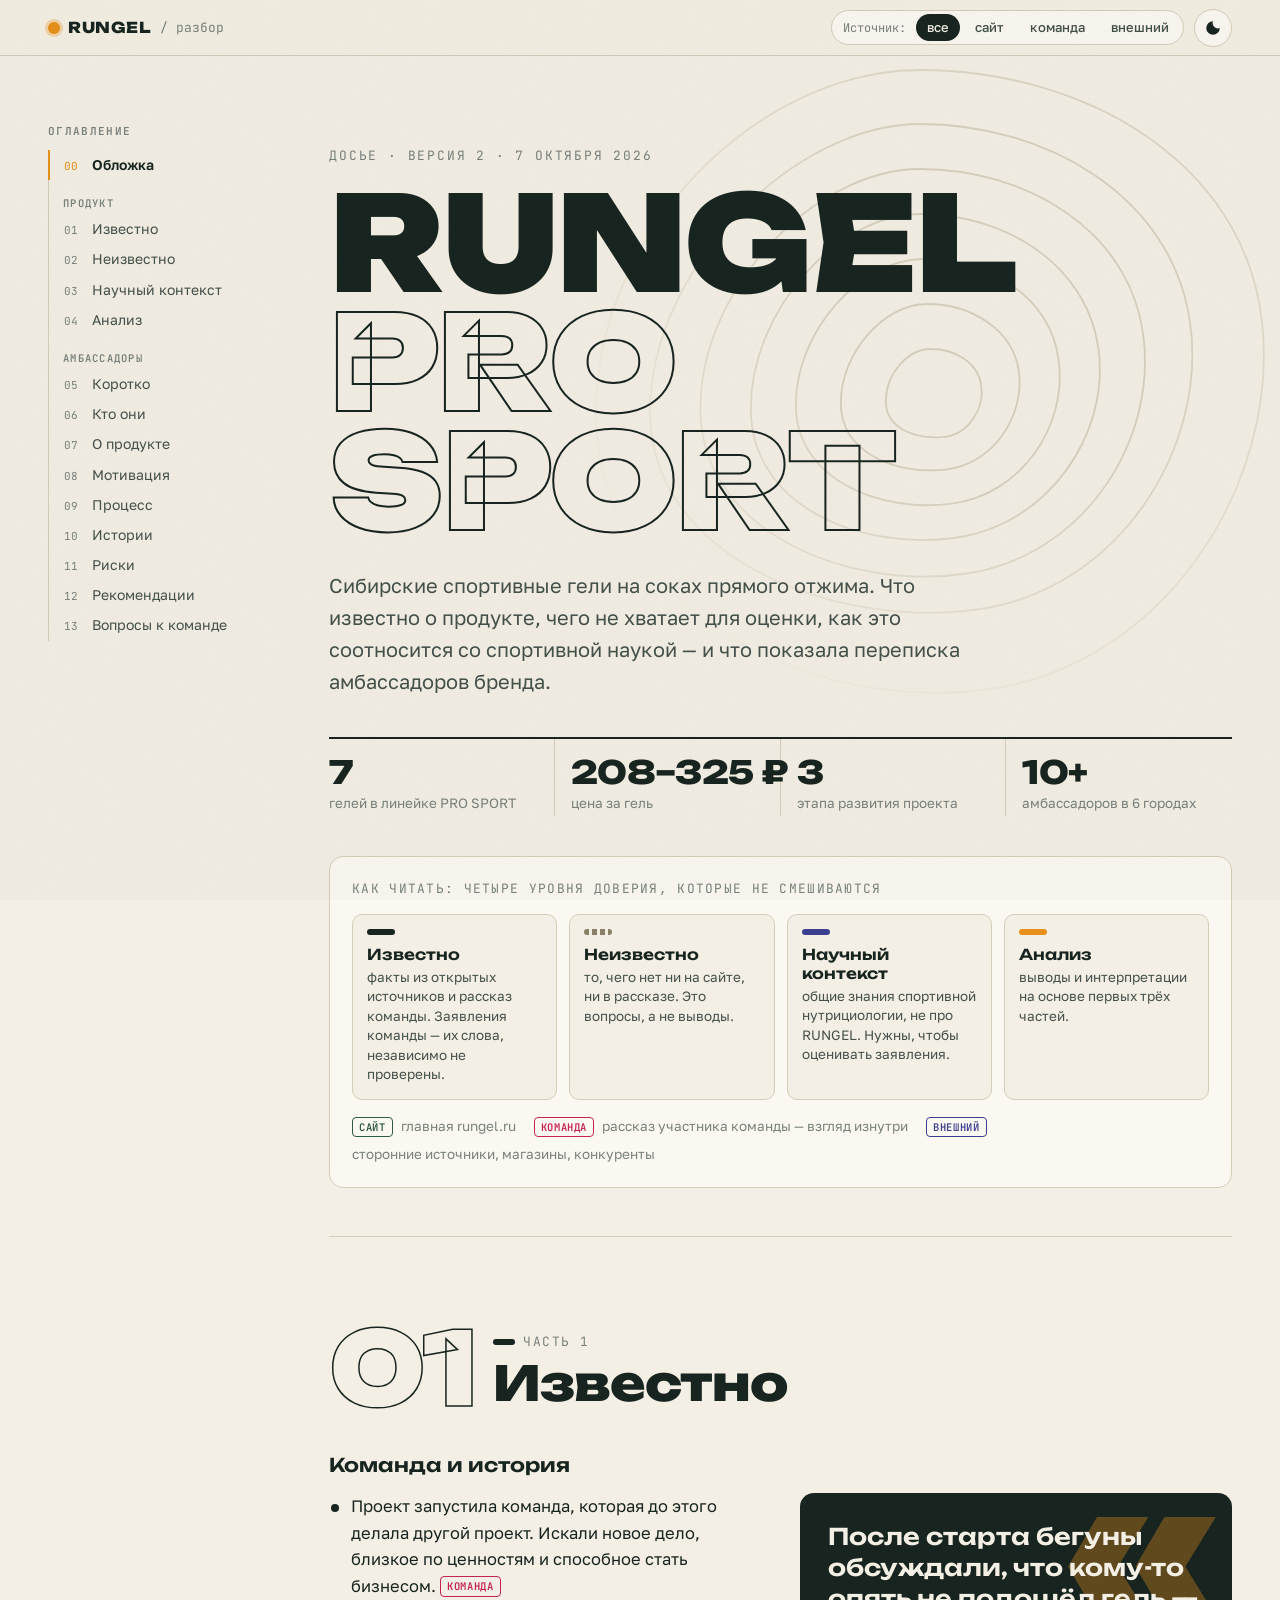
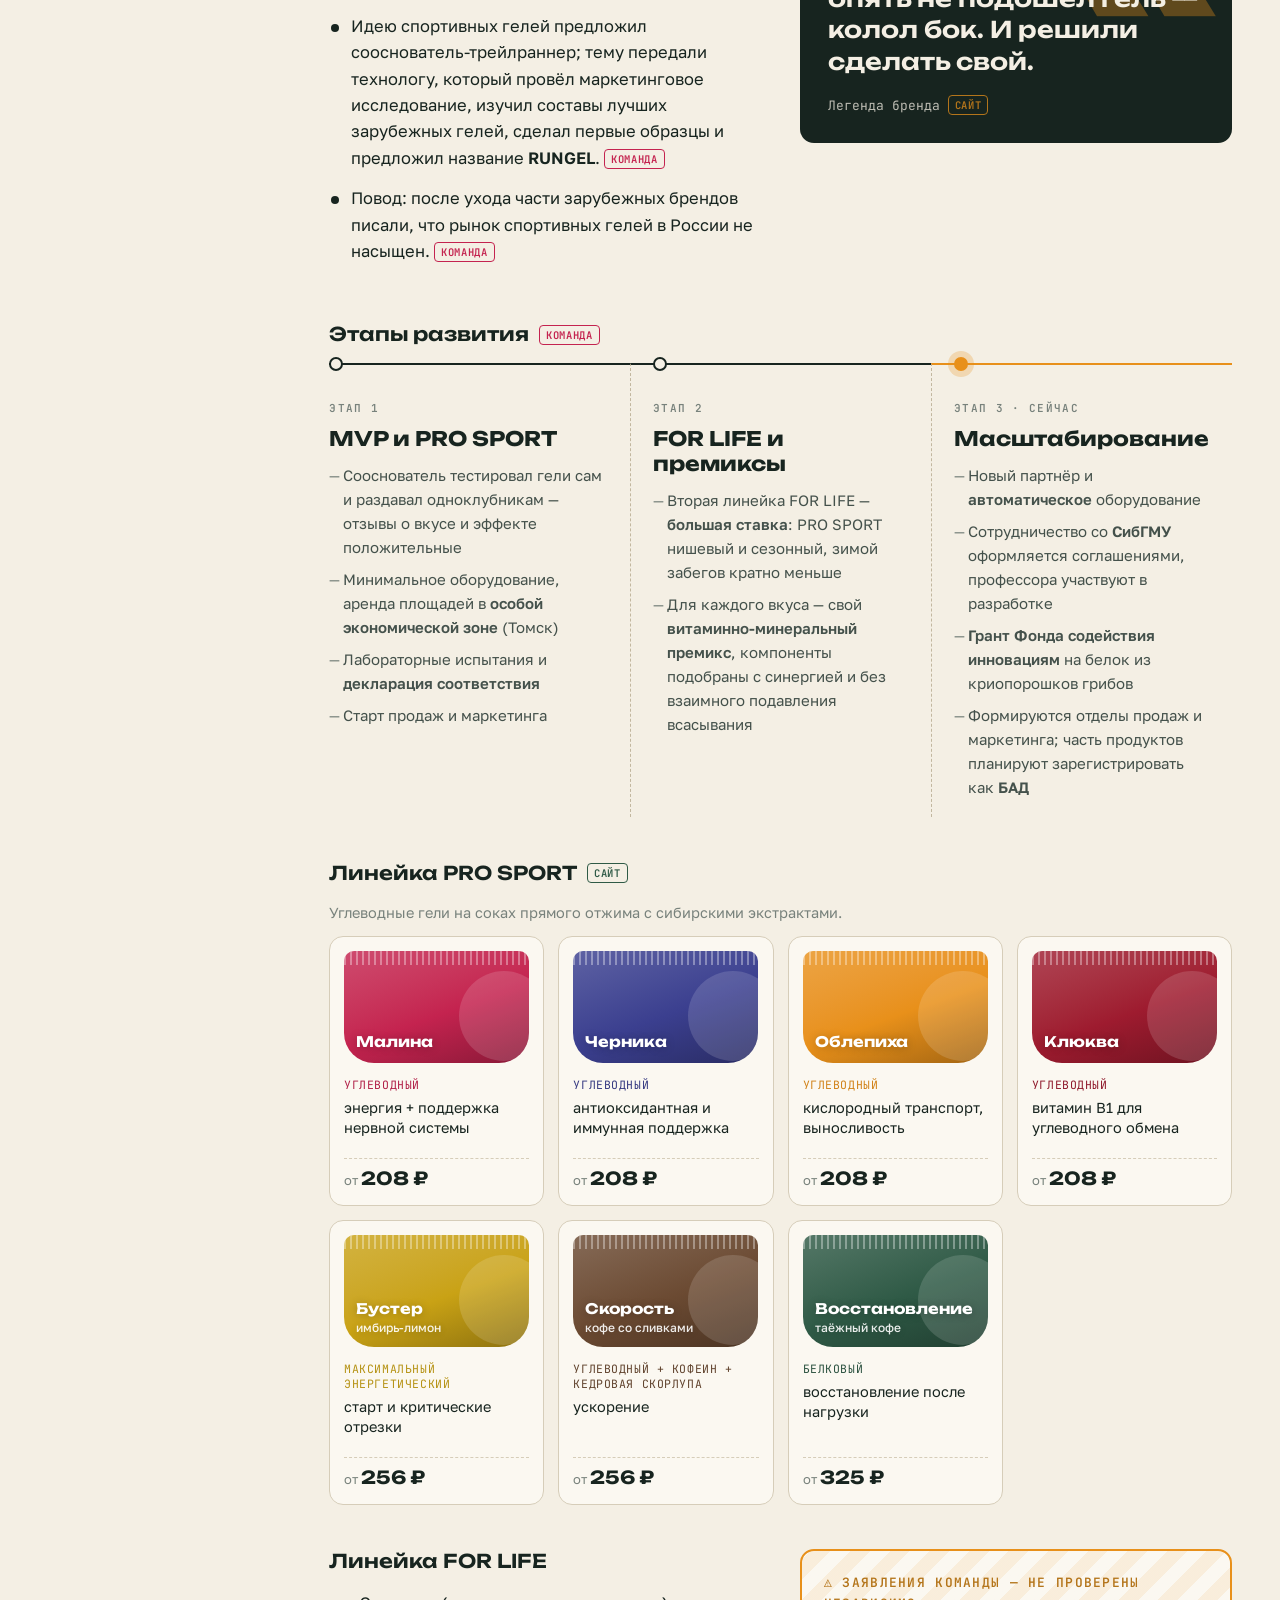
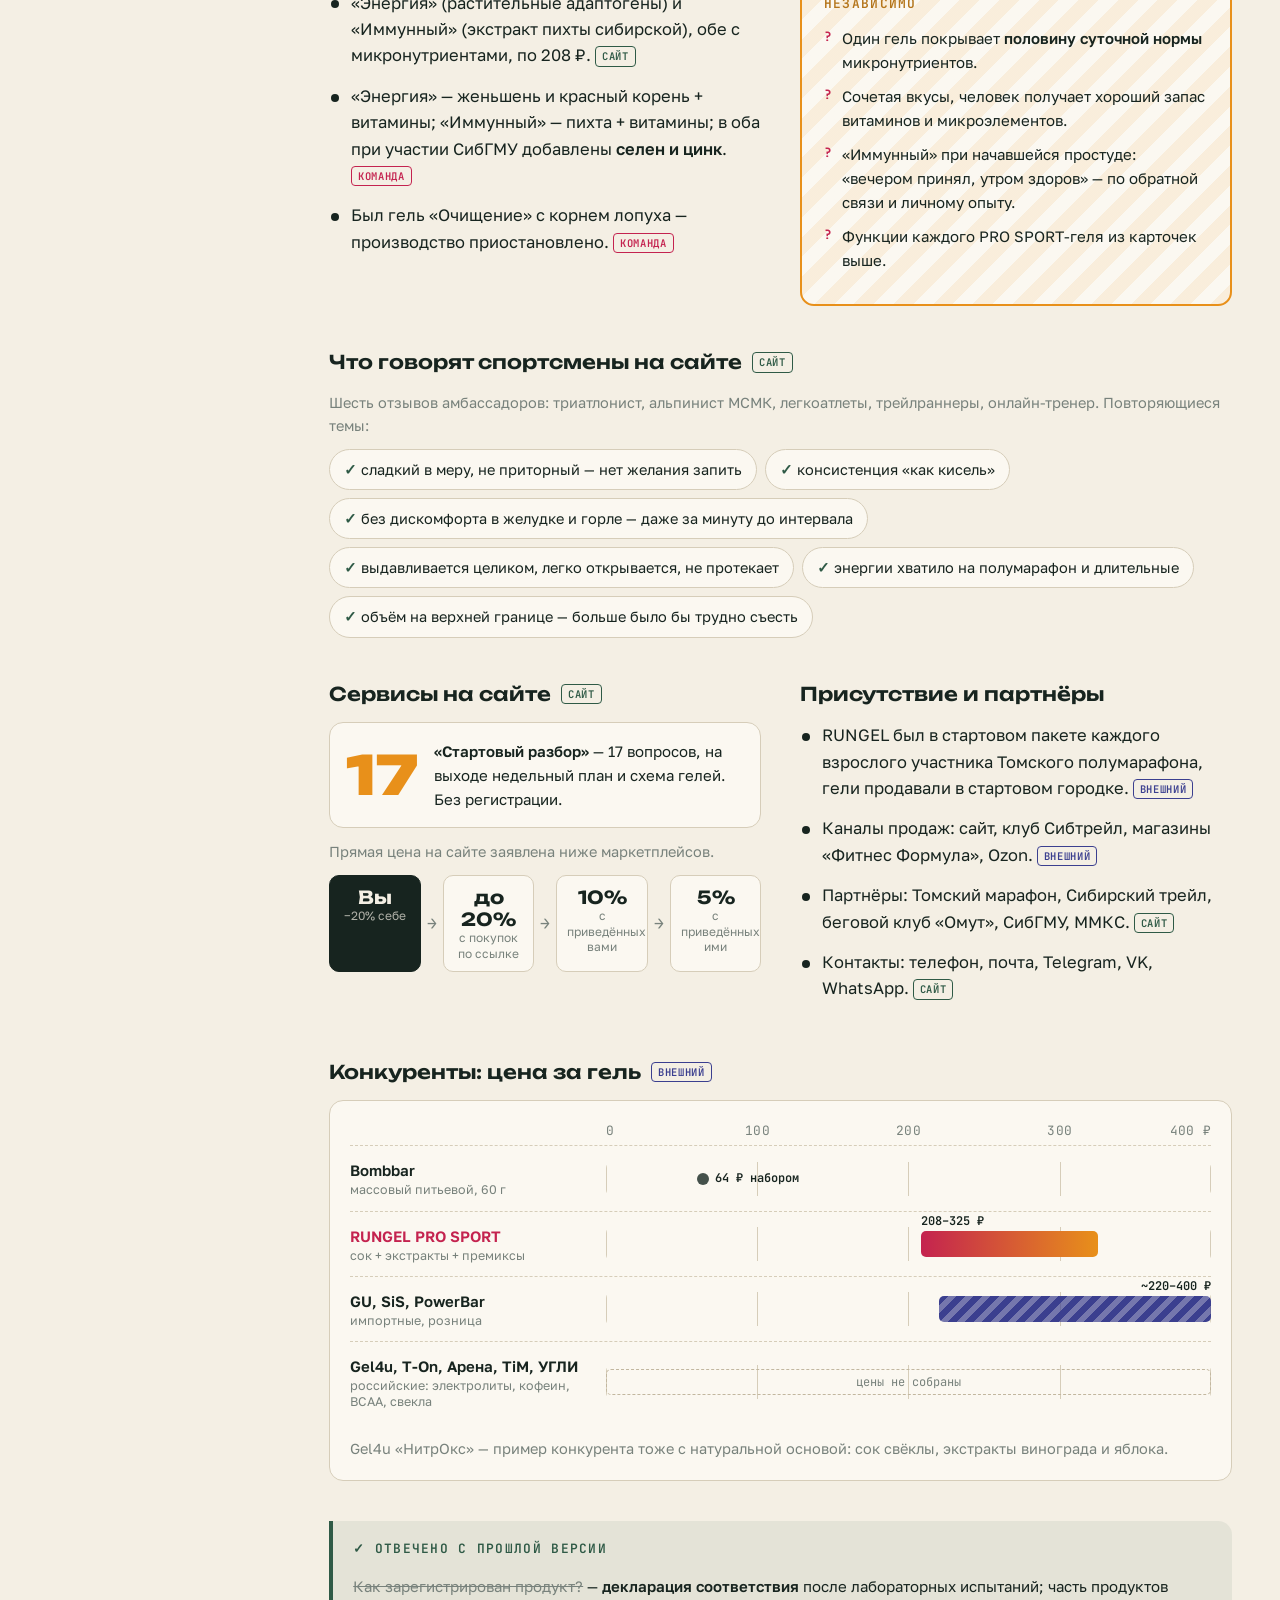
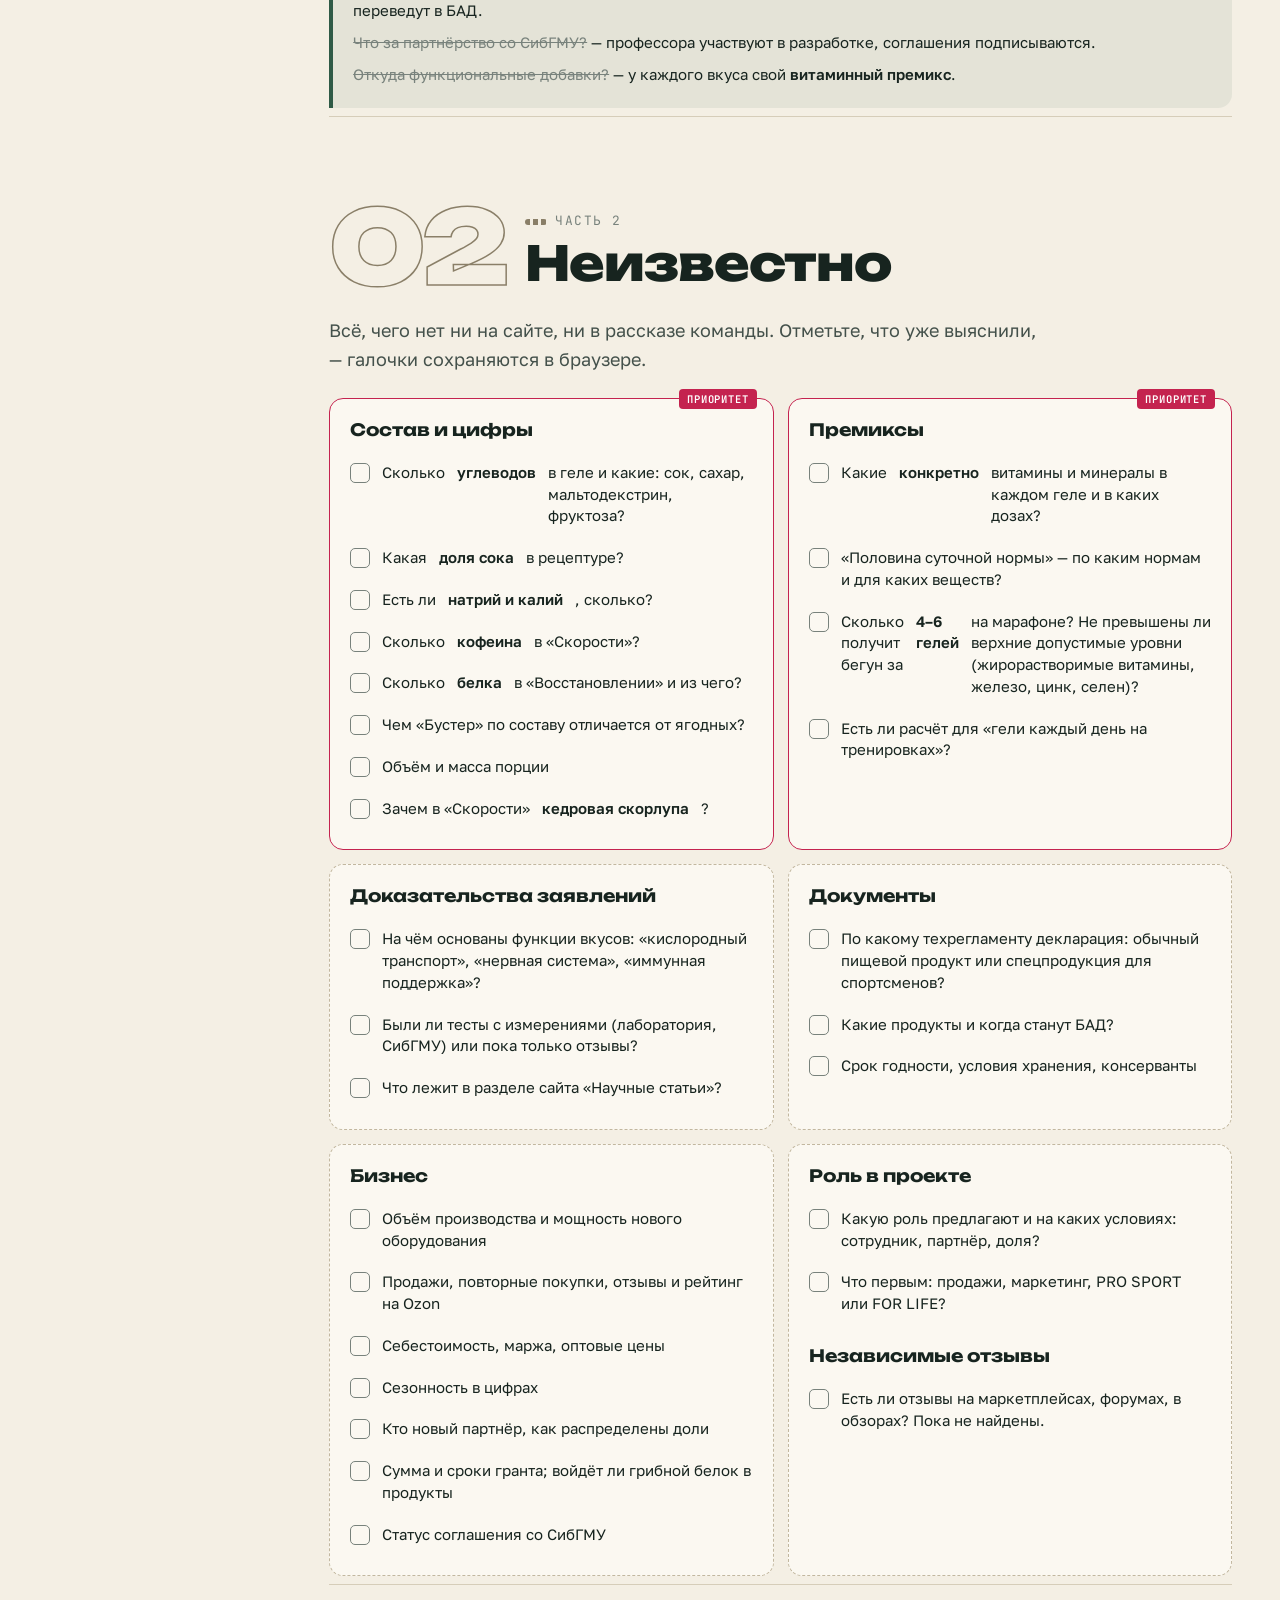
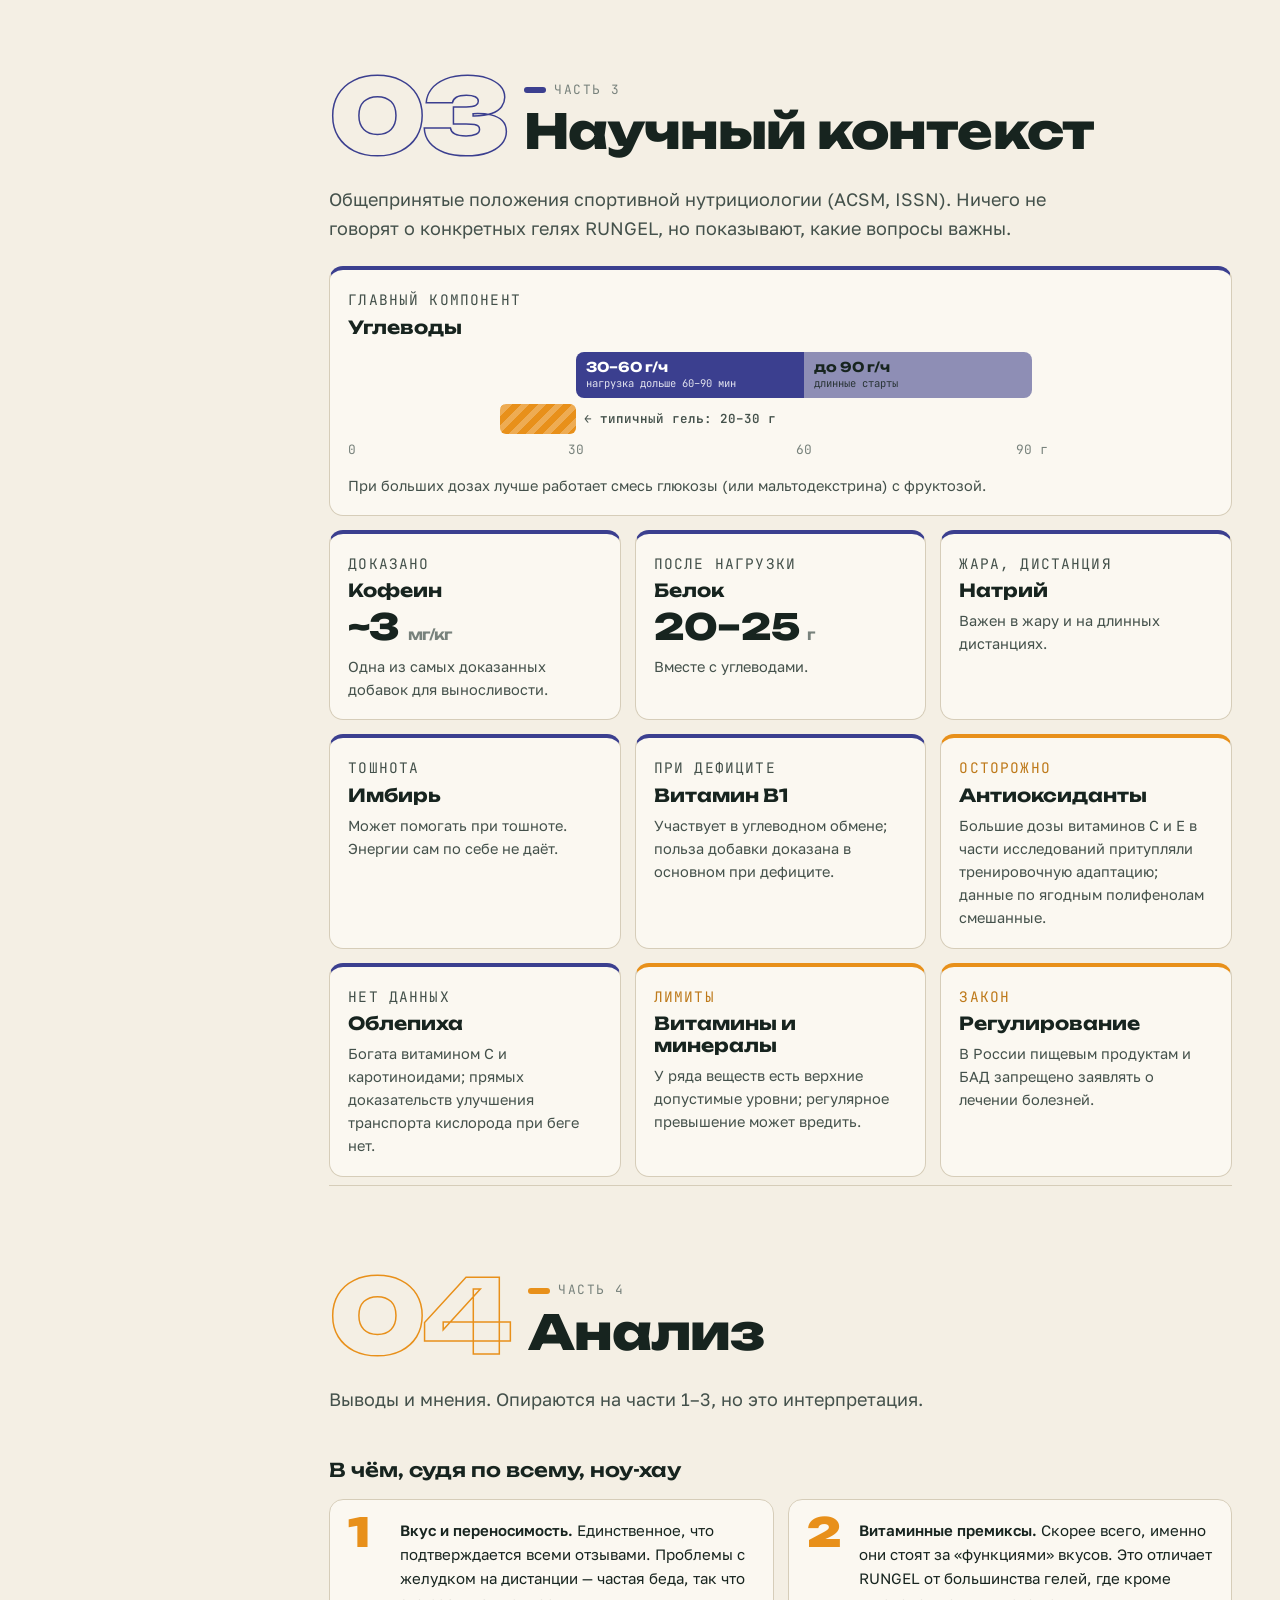
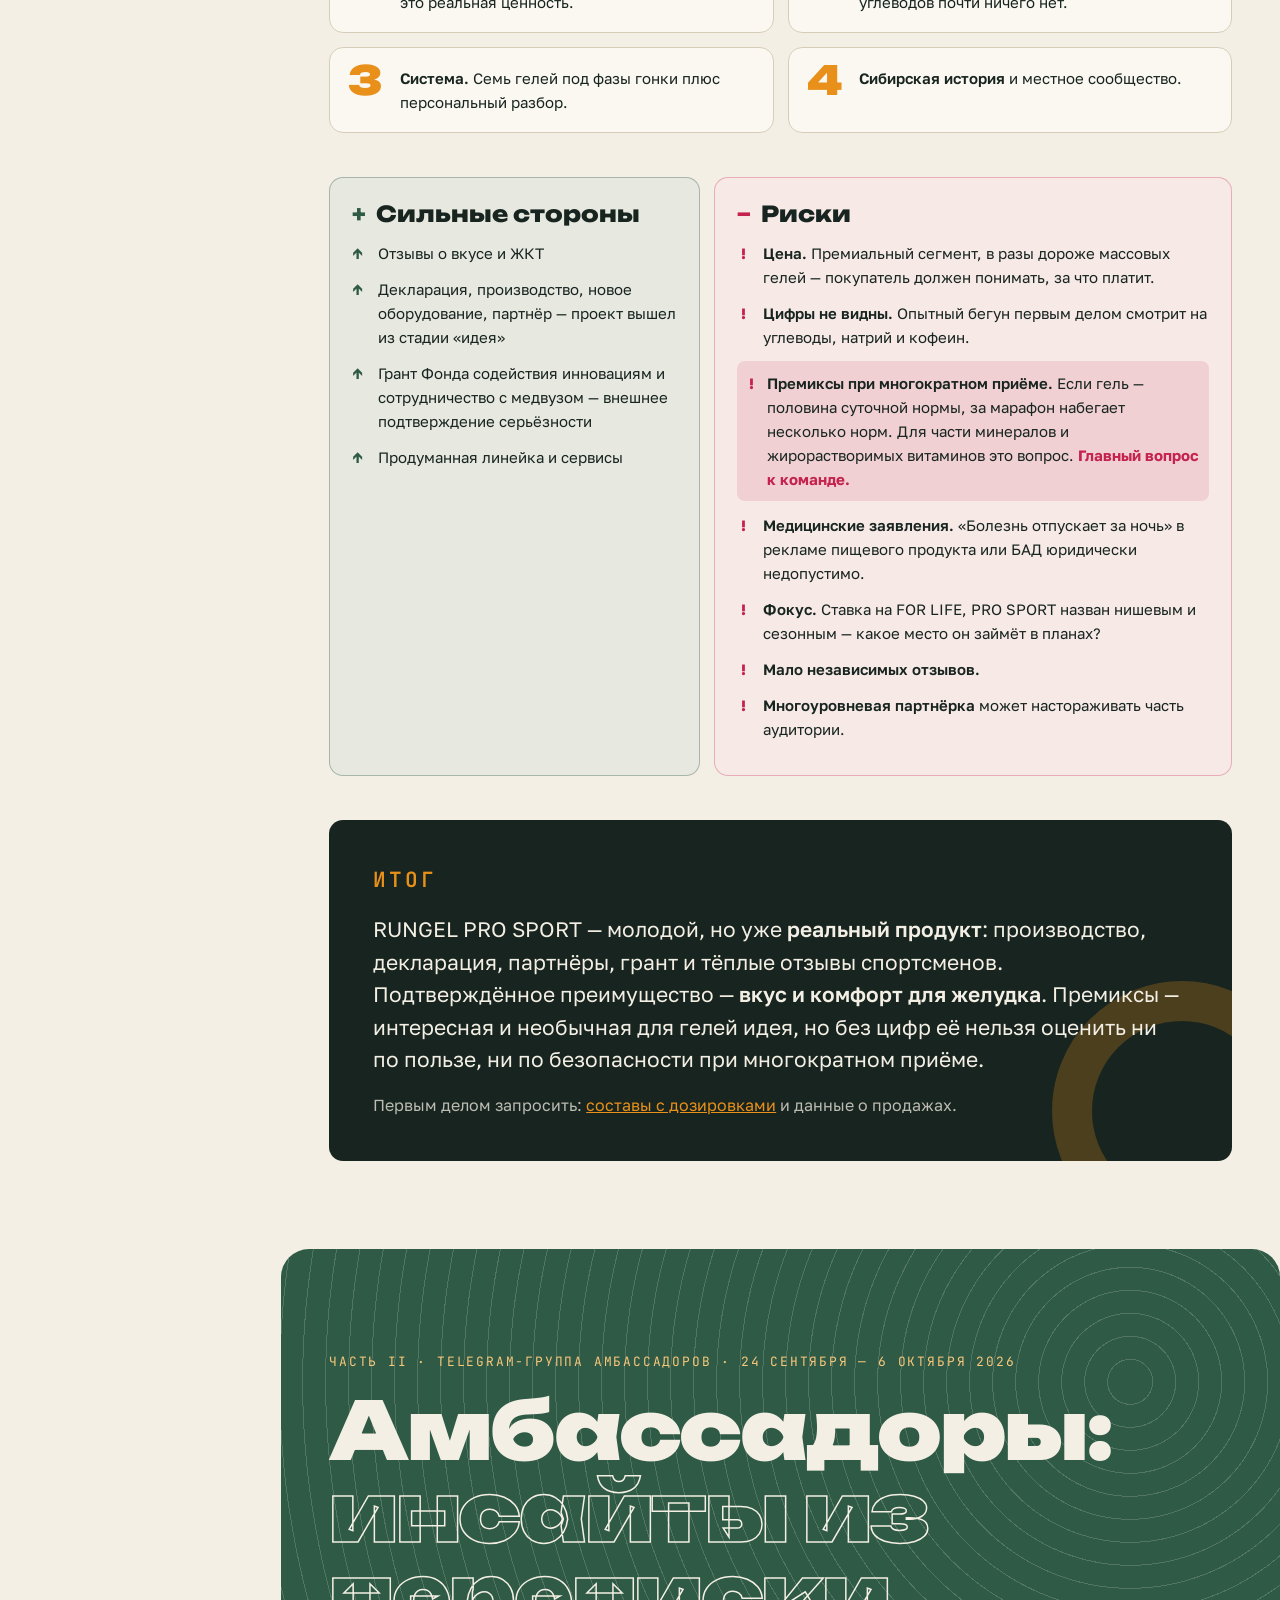
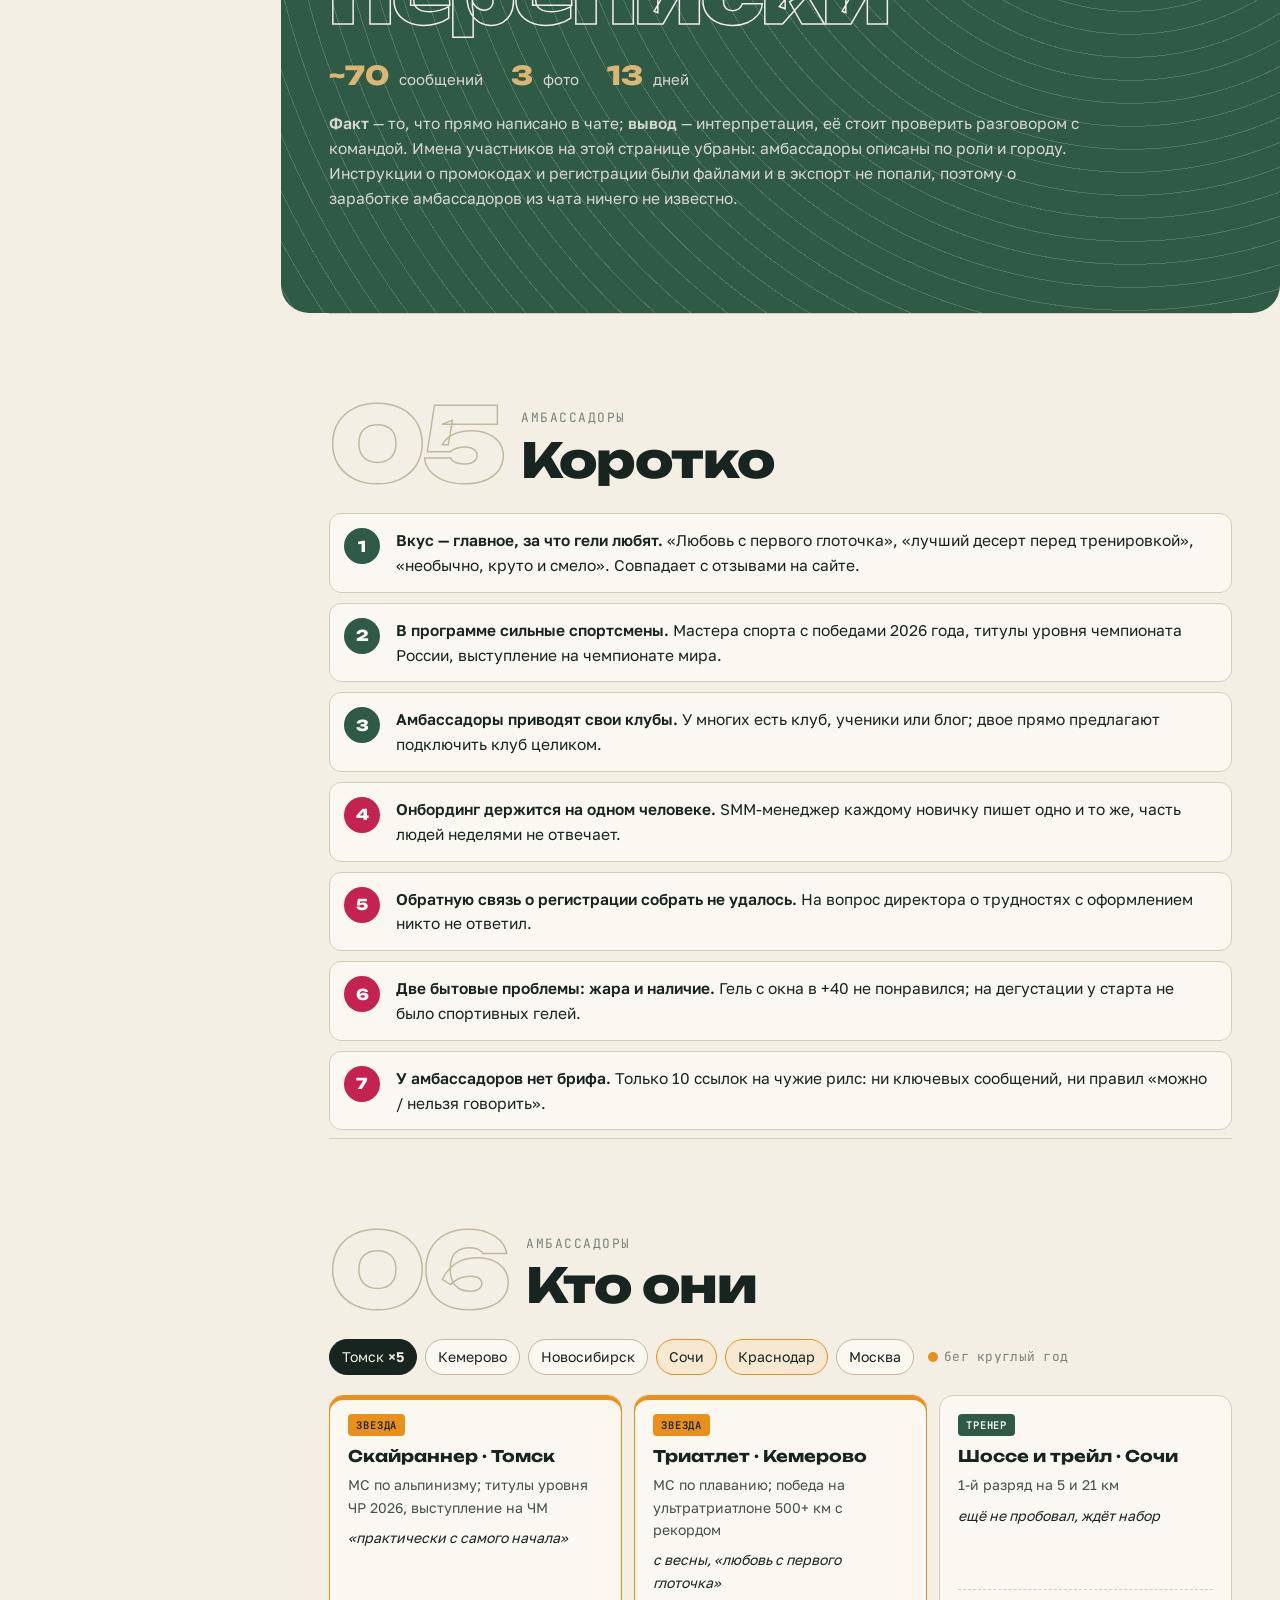
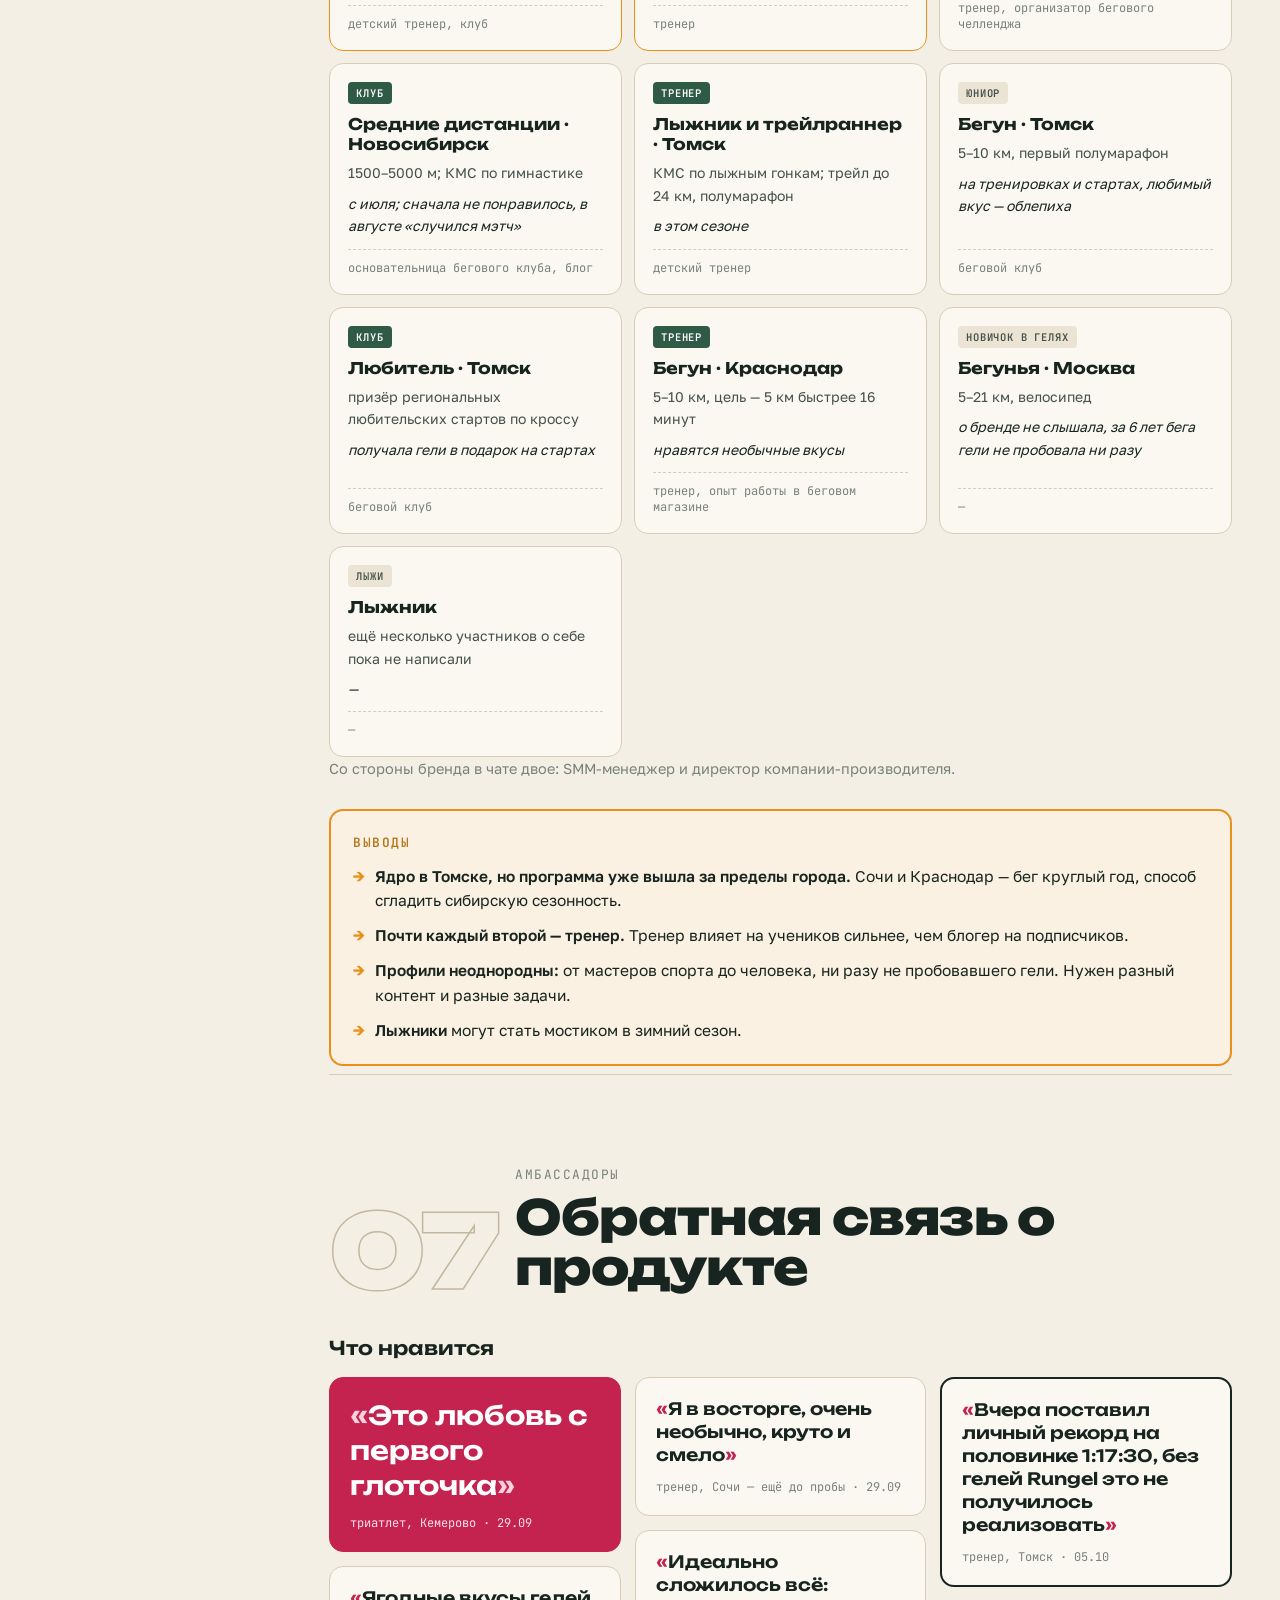
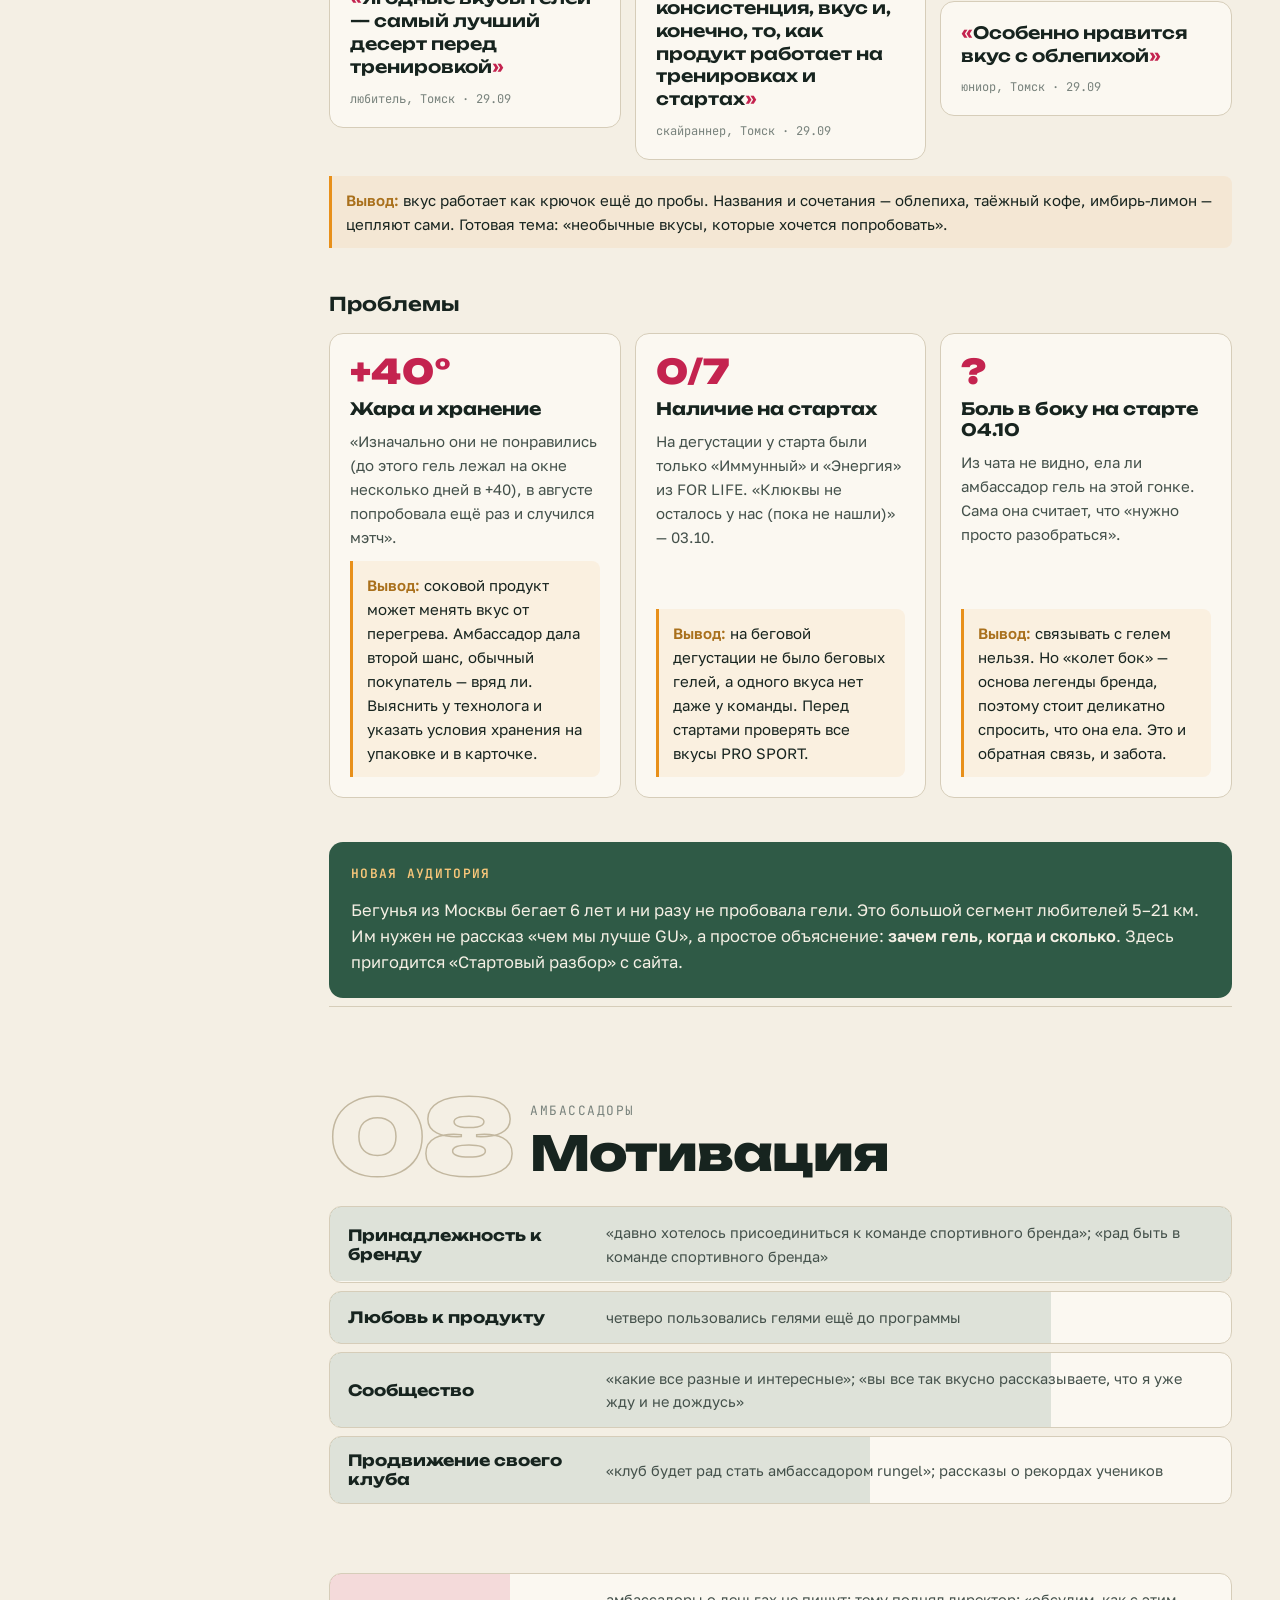
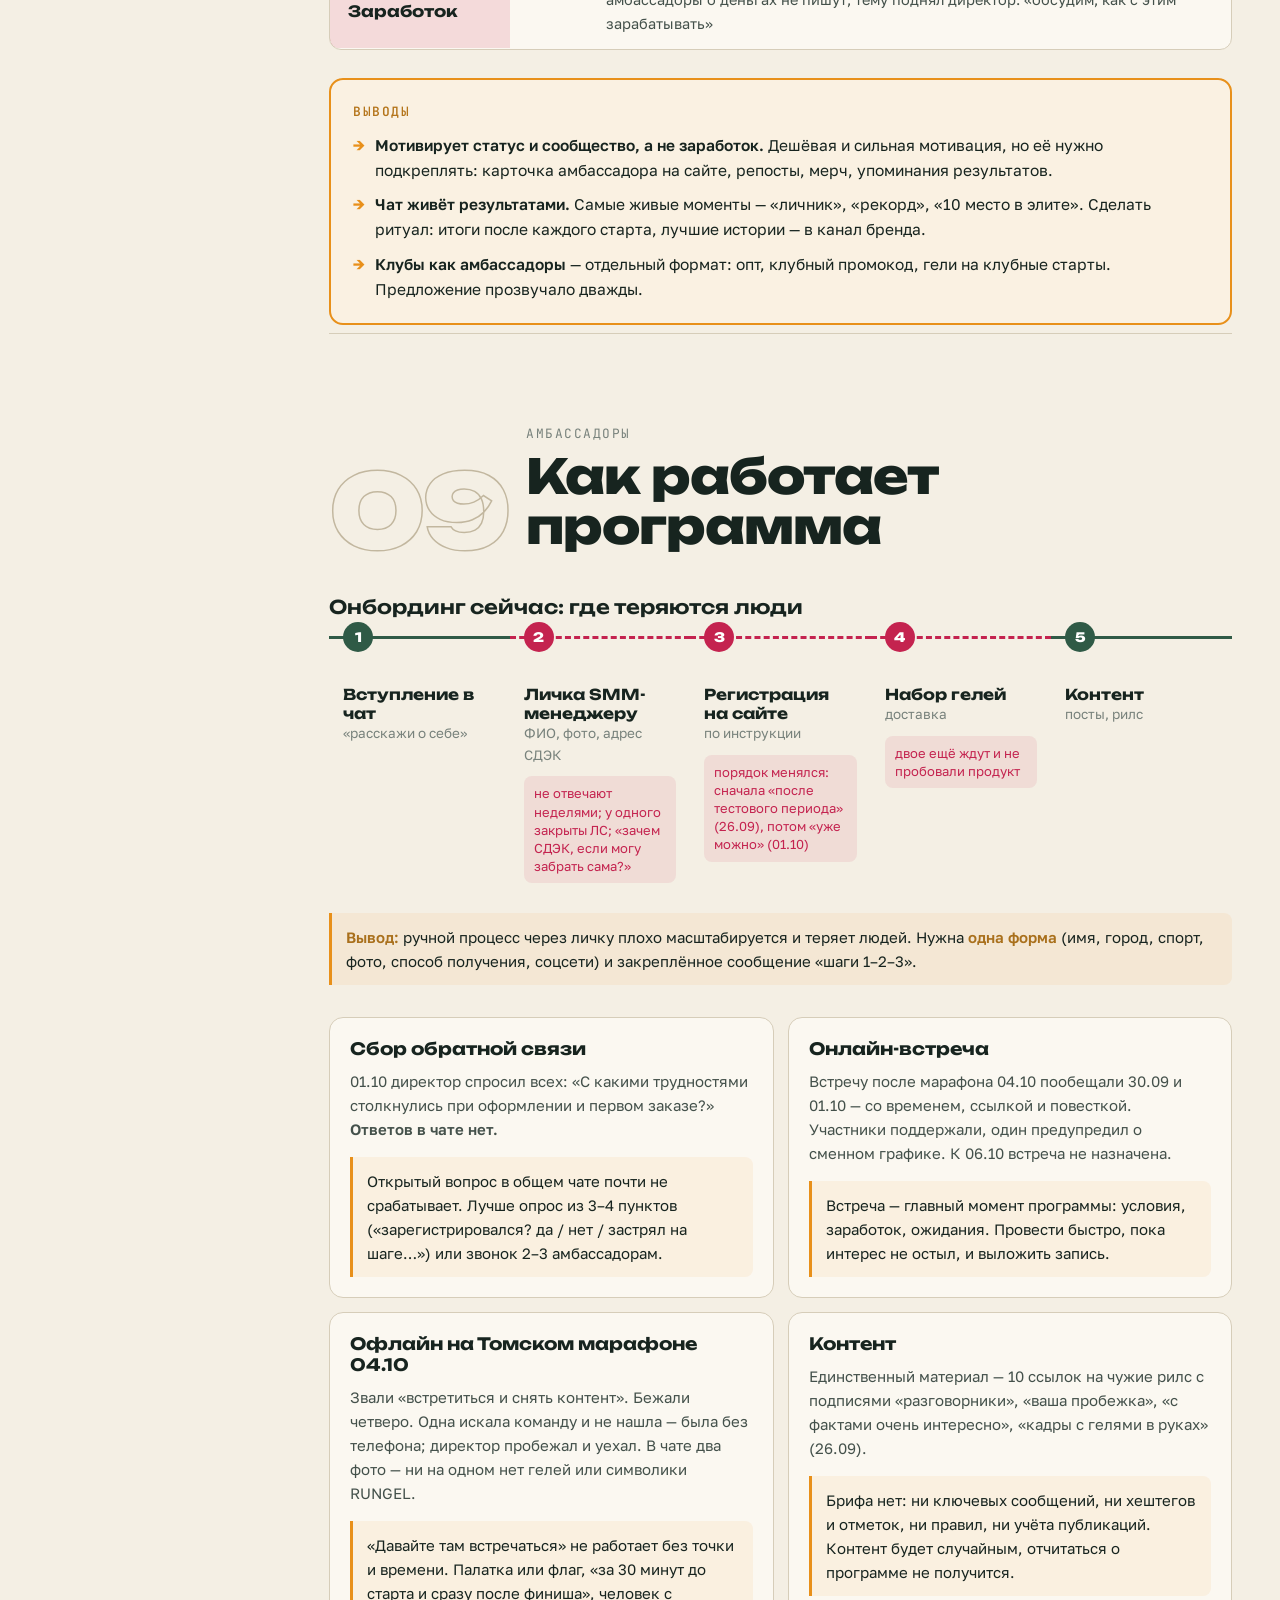
==== index.html @ bffc581e "Добавить страницу с разбором RUNGEL PRO SPORT Одностраничный сайт для GitHub Pages: продукт, неизвес" ====
<!doctype html>
<html lang="ru">
<head>
  <meta charset="utf-8">
  <meta name="viewport" content="width=device-width, initial-scale=1">
  <meta name="robots" content="noindex, nofollow">
  <title>RUNGEL PRO SPORT — разбор</title>
  <meta name="description" content="Разбор продукта RUNGEL PRO SPORT и программы амбассадоров: что известно, что неизвестно, научный контекст и выводы.">
  <link rel="preconnect" href="https://fonts.googleapis.com">
  <link rel="preconnect" href="https://fonts.gstatic.com" crossorigin>
  <link href="https://fonts.googleapis.com/css2?family=Unbounded:wght@400;600;800;900&family=Golos+Text:wght@400;500;600;700&family=JetBrains+Mono:wght@400;600&display=swap" rel="stylesheet">
  <link rel="stylesheet" href="assets/styles.css">
  <link rel="icon" href="data:image/svg+xml,%3Csvg xmlns='http://www.w3.org/2000/svg' viewBox='0 0 64 64'%3E%3Ccircle cx='32' cy='32' r='30' fill='%23E8901A'/%3E%3Cpath d='M20 44 L32 16 L44 44' fill='none' stroke='%2317241F' stroke-width='6' stroke-linejoin='round'/%3E%3C/svg%3E">
  <script>
    try { var t = localStorage.getItem('rg-theme'); if (t) document.documentElement.dataset.theme = t; } catch (e) {}
  </script>
</head>
<body>
  <div class="progress" aria-hidden="true"><span></span></div>

  <header class="topbar">
    <a class="brand" href="#top"><span class="brand-dot"></span>RUNGEL<span class="brand-sub">/ разбор</span></a>
    <div class="topbar-tools">
      <div class="filter" role="group" aria-label="Подсветить источник">
        <span class="filter-label">Источник:</span>
        <button data-filter="all" class="is-active">все</button>
        <button data-filter="site">сайт</button>
        <button data-filter="team">команда</button>
        <button data-filter="ext">внешний</button>
      </div>
      <button class="theme-toggle" aria-label="Сменить тему" title="Сменить тему">
        <svg viewBox="0 0 24 24" width="18" height="18" aria-hidden="true"><path d="M12 3a9 9 0 1 0 9 9 7 7 0 0 1-9-9z" fill="currentColor"/></svg>
      </button>
      <button class="menu-toggle" aria-label="Оглавление" aria-expanded="false">
        <span></span><span></span><span></span>
      </button>
    </div>
  </header>

  <div class="layout">
    <nav class="toc" aria-label="Оглавление">
      <p class="toc-title">Оглавление</p>
      <ol>
        <li><a href="#top"><b>00</b>Обложка</a></li>
        <li class="toc-group">Продукт</li>
        <li><a href="#known"><b>01</b>Известно</a></li>
        <li><a href="#unknown"><b>02</b>Неизвестно</a></li>
        <li><a href="#science"><b>03</b>Научный контекст</a></li>
        <li><a href="#analysis"><b>04</b>Анализ</a></li>
        <li class="toc-group">Амбассадоры</li>
        <li><a href="#amb-brief"><b>05</b>Коротко</a></li>
        <li><a href="#amb-people"><b>06</b>Кто они</a></li>
        <li><a href="#amb-feedback"><b>07</b>О продукте</a></li>
        <li><a href="#amb-motivation"><b>08</b>Мотивация</a></li>
        <li><a href="#amb-process"><b>09</b>Процесс</a></li>
        <li><a href="#amb-stories"><b>10</b>Истории</a></li>
        <li><a href="#amb-risks"><b>11</b>Риски</a></li>
        <li><a href="#amb-recs"><b>12</b>Рекомендации</a></li>
        <li><a href="#questions"><b>13</b>Вопросы к команде</a></li>
      </ol>
    </nav>

    <main id="top">
      <!-- ============ HERO ============ -->
      <section class="hero">
        <div class="hero-contours" aria-hidden="true"></div>
        <p class="eyebrow mono">Досье · версия 2 · 7 октября 2026</p>
        <h1 class="hero-title">
          <span class="ht-line">RUNGEL</span>
          <span class="ht-line ht-outline">PRO SPORT</span>
        </h1>
        <p class="hero-lead">Сибирские спортивные гели на соках прямого отжима. Что известно о продукте, чего не хватает для оценки, как это соотносится со спортивной наукой — и что показала переписка амбассадоров бренда.</p>

        <div class="hero-stats">
          <div class="stat"><b>7</b><span>гелей в линейке PRO SPORT</span></div>
          <div class="stat"><b>208–325&nbsp;₽</b><span>цена за гель</span></div>
          <div class="stat"><b>3</b><span>этапа развития проекта</span></div>
          <div class="stat"><b>10+</b><span>амбассадоров в 6 городах</span></div>
        </div>

        <div class="legend">
          <p class="legend-title mono">Как читать: четыре уровня доверия, которые не смешиваются</p>
          <div class="legend-grid">
            <a href="#known" class="lg lg-known"><i></i><b>Известно</b><span>факты из открытых источников и рассказ команды. Заявления команды — их слова, независимо не проверены.</span></a>
            <a href="#unknown" class="lg lg-unknown"><i></i><b>Неизвестно</b><span>то, чего нет ни на сайте, ни в рассказе. Это вопросы, а не выводы.</span></a>
            <a href="#science" class="lg lg-science"><i></i><b>Научный контекст</b><span>общие знания спортивной нутрициологии, не про RUNGEL. Нужны, чтобы оценивать заявления.</span></a>
            <a href="#analysis" class="lg lg-analysis"><i></i><b>Анализ</b><span>выводы и интерпретации на основе первых трёх частей.</span></a>
          </div>
          <div class="sources">
            <span class="src src-site">Сайт</span> главная rungel.ru
            <span class="src src-team">Команда</span> рассказ участника команды — взгляд изнутри
            <span class="src src-ext">Внешний</span> сторонние источники, магазины, конкуренты
          </div>
        </div>
      </section>

      <!-- ============ 01 KNOWN ============ -->
      <section id="known" class="part part-known">
        <header class="part-head">
          <span class="part-num">01</span>
          <div>
            <p class="part-kicker mono"><i class="mk mk-known"></i>Часть 1</p>
            <h2>Известно</h2>
          </div>
        </header>

        <h3 class="sub">Команда и история</h3>
        <div class="two-col">
          <ul class="facts">
            <li data-src="team">Проект запустила команда, которая до этого делала другой проект. Искали новое дело, близкое по ценностям и способное стать бизнесом. <span class="src src-team">Команда</span></li>
            <li data-src="team">Идею спортивных гелей предложил сооснователь-трейлраннер; тему передали технологу, который провёл маркетинговое исследование, изучил составы лучших зарубежных гелей, сделал первые образцы и предложил название <b>RUNGEL</b>. <span class="src src-team">Команда</span></li>
            <li data-src="team">Повод: после ухода части зарубежных брендов писали, что рынок спортивных гелей в России не насыщен. <span class="src src-team">Команда</span></li>
          </ul>
          <blockquote class="legend-quote" data-src="site">
            <p>После старта бегуны обсуждали, что кому-то опять не подошёл гель — колол бок. И решили сделать свой.</p>
            <cite>Легенда бренда <span class="src src-site">Сайт</span></cite>
          </blockquote>
        </div>

        <h3 class="sub">Этапы развития <span class="src src-team">Команда</span></h3>
        <ol class="timeline" data-src="team">
          <li>
            <span class="tl-step">Этап 1</span>
            <h4>MVP и PRO SPORT</h4>
            <ul>
              <li>Сооснователь тестировал гели сам и раздавал одноклубникам — отзывы о вкусе и эффекте положительные</li>
              <li>Минимальное оборудование, аренда площадей в <b>особой экономической зоне</b> (Томск)</li>
              <li>Лабораторные испытания и <b>декларация соответствия</b></li>
              <li>Старт продаж и маркетинга</li>
            </ul>
          </li>
          <li>
            <span class="tl-step">Этап 2</span>
            <h4>FOR LIFE и премиксы</h4>
            <ul>
              <li>Вторая линейка FOR LIFE — <b>большая ставка</b>: PRO SPORT нишевый и сезонный, зимой забегов кратно меньше</li>
              <li>Для каждого вкуса — свой <b>витаминно-минеральный премикс</b>, компоненты подобраны с синергией и без взаимного подавления всасывания</li>
            </ul>
          </li>
          <li>
            <span class="tl-step">Этап 3 · сейчас</span>
            <h4>Масштабирование</h4>
            <ul>
              <li>Новый партнёр и <b>автоматическое</b> оборудование</li>
              <li>Сотрудничество со <b>СибГМУ</b> оформляется соглашениями, профессора участвуют в разработке</li>
              <li><b>Грант Фонда содействия инновациям</b> на белок из криопорошков грибов</li>
              <li>Формируются отделы продаж и маркетинга; часть продуктов планируют зарегистрировать как <b>БАД</b></li>
            </ul>
          </li>
        </ol>

        <h3 class="sub">Линейка PRO SPORT <span class="src src-site">Сайт</span></h3>
        <p class="note">Углеводные гели на соках прямого отжима с сибирскими экстрактами.</p>
        <div class="gels" data-src="site">
          <article class="gel" style="--c: var(--raspberry)">
            <div class="gel-pack"><span>Малина</span></div>
            <p class="gel-type">углеводный</p>
            <p class="gel-fn">энергия + поддержка нервной системы</p>
            <p class="gel-price">от <b>208 ₽</b></p>
          </article>
          <article class="gel" style="--c: var(--blueberry)">
            <div class="gel-pack"><span>Черника</span></div>
            <p class="gel-type">углеводный</p>
            <p class="gel-fn">антиоксидантная и иммунная поддержка</p>
            <p class="gel-price">от <b>208 ₽</b></p>
          </article>
          <article class="gel" style="--c: var(--buckthorn)">
            <div class="gel-pack"><span>Облепиха</span></div>
            <p class="gel-type">углеводный</p>
            <p class="gel-fn">кислородный транспорт, выносливость</p>
            <p class="gel-price">от <b>208 ₽</b></p>
          </article>
          <article class="gel" style="--c: var(--cranberry)">
            <div class="gel-pack"><span>Клюква</span></div>
            <p class="gel-type">углеводный</p>
            <p class="gel-fn">витамин B1 для углеводного обмена</p>
            <p class="gel-price">от <b>208 ₽</b></p>
          </article>
          <article class="gel" style="--c: var(--ginger)">
            <div class="gel-pack"><span>Бустер<small>имбирь-лимон</small></span></div>
            <p class="gel-type">максимальный энергетический</p>
            <p class="gel-fn">старт и критические отрезки</p>
            <p class="gel-price">от <b>256 ₽</b></p>
          </article>
          <article class="gel" style="--c: var(--coffee)">
            <div class="gel-pack"><span>Скорость<small>кофе со сливками</small></span></div>
            <p class="gel-type">углеводный + кофеин + кедровая скорлупа</p>
            <p class="gel-fn">ускорение</p>
            <p class="gel-price">от <b>256 ₽</b></p>
          </article>
          <article class="gel" style="--c: var(--taiga)">
            <div class="gel-pack"><span>Восстановление<small>таёжный кофе</small></span></div>
            <p class="gel-type">белковый</p>
            <p class="gel-fn">восстановление после нагрузки</p>
            <p class="gel-price">от <b>325 ₽</b></p>
          </article>
        </div>

        <div class="two-col">
          <div>
            <h3 class="sub">Линейка FOR LIFE</h3>
            <ul class="facts">
              <li data-src="site">«Энергия» (растительные адаптогены) и «Иммунный» (экстракт пихты сибирской), обе с микронутриентами, по 208 ₽. <span class="src src-site">Сайт</span></li>
              <li data-src="team">«Энергия» — женьшень и красный корень + витамины; «Иммунный» — пихта + витамины; в оба при участии СибГМУ добавлены <b>селен и цинк</b>. <span class="src src-team">Команда</span></li>
              <li data-src="team">Был гель «Очищение» с корнем лопуха — производство приостановлено. <span class="src src-team">Команда</span></li>
            </ul>
          </div>
          <div class="callout callout-warn">
            <p class="callout-title mono">⚠ Заявления команды — не проверены независимо</p>
            <ul>
              <li data-src="team">Один гель покрывает <b>половину суточной нормы</b> микронутриентов.</li>
              <li data-src="team">Сочетая вкусы, человек получает хороший запас витаминов и микроэлементов.</li>
              <li data-src="team">«Иммунный» при начавшейся простуде: «вечером принял, утром здоров» — по обратной связи и личному опыту.</li>
              <li data-src="site">Функции каждого PRO SPORT-геля из карточек выше.</li>
            </ul>
          </div>
        </div>

        <h3 class="sub">Что говорят спортсмены на сайте <span class="src src-site">Сайт</span></h3>
        <p class="note">Шесть отзывов амбассадоров: триатлонист, альпинист МСМК, легкоатлеты, трейлраннеры, онлайн-тренер. Повторяющиеся темы:</p>
        <div class="chips" data-src="site">
          <span class="chip">сладкий в меру, не приторный — нет желания запить</span>
          <span class="chip">консистенция «как кисель»</span>
          <span class="chip">без дискомфорта в желудке и горле — даже за минуту до интервала</span>
          <span class="chip">выдавливается целиком, легко открывается, не протекает</span>
          <span class="chip">энергии хватило на полумарафон и длительные</span>
          <span class="chip">объём на верхней границе — больше было бы трудно съесть</span>
        </div>

        <div class="two-col">
          <div data-src="site">
            <h3 class="sub">Сервисы на сайте <span class="src src-site">Сайт</span></h3>
            <div class="service">
              <b class="service-big">17</b>
              <p><b>«Стартовый разбор»</b> — 17 вопросов, на выходе недельный план и схема гелей. Без регистрации.</p>
            </div>
            <p class="note">Прямая цена на сайте заявлена ниже маркетплейсов.</p>
            <div class="referral" aria-label="Схема партнёрской программы">
              <div class="ref-node ref-you"><b>Вы</b><span>−20% себе</span></div>
              <div class="ref-arrow">→</div>
              <div class="ref-node"><b>до 20%</b><span>с покупок по ссылке</span></div>
              <div class="ref-arrow">→</div>
              <div class="ref-node"><b>10%</b><span>с приведённых вами</span></div>
              <div class="ref-arrow">→</div>
              <div class="ref-node"><b>5%</b><span>с приведённых ими</span></div>
            </div>
          </div>
          <div>
            <h3 class="sub">Присутствие и партнёры</h3>
            <ul class="facts">
              <li data-src="ext">RUNGEL был в стартовом пакете каждого взрослого участника Томского полумарафона, гели продавали в стартовом городке. <span class="src src-ext">Внешний</span></li>
              <li data-src="ext">Каналы продаж: сайт, клуб Сибтрейл, магазины «Фитнес Формула», Ozon. <span class="src src-ext">Внешний</span></li>
              <li data-src="site">Партнёры: Томский марафон, Сибирский трейл, беговой клуб «Омут», СибГМУ, ММКС. <span class="src src-site">Сайт</span></li>
              <li data-src="site">Контакты: телефон, почта, Telegram, VK, WhatsApp. <span class="src src-site">Сайт</span></li>
            </ul>
          </div>
        </div>

        <h3 class="sub">Конкуренты: цена за гель <span class="src src-ext">Внешний</span></h3>
        <div class="price-chart" data-src="ext">
          <div class="pc-axis mono"><div class="pc-scale"><span>0</span><span>100</span><span>200</span><span>300</span><span>400 ₽</span></div></div>
          <div class="pc-row">
            <div class="pc-label"><b>Bombbar</b><span>массовый питьевой, 60 г</span></div>
            <div class="pc-track"><div class="pc-bar pc-point" style="--from:64;--to:64"><em>64 ₽ набором</em></div></div>
          </div>
          <div class="pc-row is-us">
            <div class="pc-label"><b>RUNGEL PRO SPORT</b><span>сок + экстракты + премиксы</span></div>
            <div class="pc-track"><div class="pc-bar" style="--from:208;--to:325"><em>208–325 ₽</em></div></div>
          </div>
          <div class="pc-row">
            <div class="pc-label"><b>GU, SiS, PowerBar</b><span>импортные, розница</span></div>
            <div class="pc-track"><div class="pc-bar pc-import" style="--from:220;--to:400"><em>~220–400 ₽</em></div></div>
          </div>
          <div class="pc-row">
            <div class="pc-label"><b>Gel4u, T-On, Арена, TiM, УГЛИ</b><span>российские: электролиты, кофеин, BCAA, свекла</span></div>
            <div class="pc-track"><div class="pc-bar pc-unknown"><em>цены не собраны</em></div></div>
          </div>
          <p class="note">Gel4u «НитрОкс» — пример конкурента тоже с натуральной основой: сок свёклы, экстракты винограда и яблока.</p>
        </div>

        <div class="answered">
          <p class="mono answered-title">✓ Отвечено с прошлой версии</p>
          <ul>
            <li><s>Как зарегистрирован продукт?</s> — <b>декларация соответствия</b> после лабораторных испытаний; часть продуктов переведут в БАД.</li>
            <li><s>Что за партнёрство со СибГМУ?</s> — профессора участвуют в разработке, соглашения подписываются.</li>
            <li><s>Откуда функциональные добавки?</s> — у каждого вкуса свой <b>витаминный премикс</b>.</li>
          </ul>
        </div>
      </section>

      <!-- ============ 02 UNKNOWN ============ -->
      <section id="unknown" class="part part-unknown">
        <header class="part-head">
          <span class="part-num">02</span>
          <div>
            <p class="part-kicker mono"><i class="mk mk-unknown"></i>Часть 2</p>
            <h2>Неизвестно</h2>
          </div>
        </header>
        <p class="lead">Всё, чего нет ни на сайте, ни в рассказе команды. Отметьте, что уже выяснили, — галочки сохраняются в браузере.</p>

        <div class="q-grid">
          <div class="q-card q-hot">
            <h4>Состав и цифры</h4>
            <ul class="checklist">
              <li><label><input type="checkbox">Сколько <b>углеводов</b> в геле и какие: сок, сахар, мальтодекстрин, фруктоза?</label></li>
              <li><label><input type="checkbox">Какая <b>доля сока</b> в рецептуре?</label></li>
              <li><label><input type="checkbox">Есть ли <b>натрий и калий</b>, сколько?</label></li>
              <li><label><input type="checkbox">Сколько <b>кофеина</b> в «Скорости»?</label></li>
              <li><label><input type="checkbox">Сколько <b>белка</b> в «Восстановлении» и из чего?</label></li>
              <li><label><input type="checkbox">Чем «Бустер» по составу отличается от ягодных?</label></li>
              <li><label><input type="checkbox">Объём и масса порции</label></li>
              <li><label><input type="checkbox">Зачем в «Скорости» <b>кедровая скорлупа</b>?</label></li>
            </ul>
          </div>
          <div class="q-card q-hot">
            <h4>Премиксы</h4>
            <ul class="checklist">
              <li><label><input type="checkbox">Какие <b>конкретно</b> витамины и минералы в каждом геле и в каких дозах?</label></li>
              <li><label><input type="checkbox">«Половина суточной нормы» — по каким нормам и для каких веществ?</label></li>
              <li><label><input type="checkbox">Сколько получит бегун за <b>4–6 гелей</b> на марафоне? Не превышены ли верхние допустимые уровни (жирорастворимые витамины, железо, цинк, селен)?</label></li>
              <li><label><input type="checkbox">Есть ли расчёт для «гели каждый день на тренировках»?</label></li>
            </ul>
          </div>
          <div class="q-card">
            <h4>Доказательства заявлений</h4>
            <ul class="checklist">
              <li><label><input type="checkbox">На чём основаны функции вкусов: «кислородный транспорт», «нервная система», «иммунная поддержка»?</label></li>
              <li><label><input type="checkbox">Были ли тесты с измерениями (лаборатория, СибГМУ) или пока только отзывы?</label></li>
              <li><label><input type="checkbox">Что лежит в разделе сайта «Научные статьи»?</label></li>
            </ul>
          </div>
          <div class="q-card">
            <h4>Документы</h4>
            <ul class="checklist">
              <li><label><input type="checkbox">По какому техрегламенту декларация: обычный пищевой продукт или спецпродукция для спортсменов?</label></li>
              <li><label><input type="checkbox">Какие продукты и когда станут БАД?</label></li>
              <li><label><input type="checkbox">Срок годности, условия хранения, консерванты</label></li>
            </ul>
          </div>
          <div class="q-card">
            <h4>Бизнес</h4>
            <ul class="checklist">
              <li><label><input type="checkbox">Объём производства и мощность нового оборудования</label></li>
              <li><label><input type="checkbox">Продажи, повторные покупки, отзывы и рейтинг на Ozon</label></li>
              <li><label><input type="checkbox">Себестоимость, маржа, оптовые цены</label></li>
              <li><label><input type="checkbox">Сезонность в цифрах</label></li>
              <li><label><input type="checkbox">Кто новый партнёр, как распределены доли</label></li>
              <li><label><input type="checkbox">Сумма и сроки гранта; войдёт ли грибной белок в продукты</label></li>
              <li><label><input type="checkbox">Статус соглашения со СибГМУ</label></li>
            </ul>
          </div>
          <div class="q-card">
            <h4>Роль в проекте</h4>
            <ul class="checklist">
              <li><label><input type="checkbox">Какую роль предлагают и на каких условиях: сотрудник, партнёр, доля?</label></li>
              <li><label><input type="checkbox">Что первым: продажи, маркетинг, PRO SPORT или FOR LIFE?</label></li>
            </ul>
            <h4 class="mt">Независимые отзывы</h4>
            <ul class="checklist">
              <li><label><input type="checkbox">Есть ли отзывы на маркетплейсах, форумах, в обзорах? Пока не найдены.</label></li>
            </ul>
          </div>
        </div>
      </section>

      <!-- ============ 03 SCIENCE ============ -->
      <section id="science" class="part part-science">
        <header class="part-head">
          <span class="part-num">03</span>
          <div>
            <p class="part-kicker mono"><i class="mk mk-science"></i>Часть 3</p>
            <h2>Научный контекст</h2>
          </div>
        </header>
        <p class="lead">Общепринятые положения спортивной нутрициологии (ACSM, ISSN). Ничего не говорят о конкретных гелях RUNGEL, но показывают, какие вопросы важны.</p>

        <div class="sci-grid">
          <article class="sci sci-wide">
            <p class="sci-tag mono">главный компонент</p>
            <h4>Углеводы</h4>
            <div class="carb-scale" aria-label="Рекомендации по углеводам в час">
              <div class="cs-bar"><span class="cs-zone cs-base" style="--a:30;--b:60">30–60 г/ч<small>нагрузка дольше 60–90 мин</small></span><span class="cs-zone cs-long" style="--a:60;--b:90">до 90 г/ч<small>длинные старты</small></span></div>
              <div class="cs-gel"><span style="--a:20;--b:30"></span><em>← типичный гель: 20–30 г</em></div>
              <div class="cs-axis mono"><span>0</span><span>30</span><span>60</span><span>90 г</span></div>
            </div>
            <p>При больших дозах лучше работает смесь глюкозы (или мальтодекстрина) с фруктозой.</p>
          </article>
          <article class="sci">
            <p class="sci-tag mono">доказано</p>
            <h4>Кофеин</h4>
            <p class="sci-num">~3 <small>мг/кг</small></p>
            <p>Одна из самых доказанных добавок для выносливости.</p>
          </article>
          <article class="sci">
            <p class="sci-tag mono">после нагрузки</p>
            <h4>Белок</h4>
            <p class="sci-num">20–25 <small>г</small></p>
            <p>Вместе с углеводами.</p>
          </article>
          <article class="sci">
            <p class="sci-tag mono">жара, дистанция</p>
            <h4>Натрий</h4>
            <p>Важен в жару и на длинных дистанциях.</p>
          </article>
          <article class="sci">
            <p class="sci-tag mono">тошнота</p>
            <h4>Имбирь</h4>
            <p>Может помогать при тошноте. Энергии сам по себе не даёт.</p>
          </article>
          <article class="sci">
            <p class="sci-tag mono">при дефиците</p>
            <h4>Витамин B1</h4>
            <p>Участвует в углеводном обмене; польза добавки доказана в основном при дефиците.</p>
          </article>
          <article class="sci sci-caution">
            <p class="sci-tag mono">осторожно</p>
            <h4>Антиоксиданты</h4>
            <p>Большие дозы витаминов C и E в части исследований притупляли тренировочную адаптацию; данные по ягодным полифенолам смешанные.</p>
          </article>
          <article class="sci">
            <p class="sci-tag mono">нет данных</p>
            <h4>Облепиха</h4>
            <p>Богата витамином C и каротиноидами; прямых доказательств улучшения транспорта кислорода при беге нет.</p>
          </article>
          <article class="sci sci-caution">
            <p class="sci-tag mono">лимиты</p>
            <h4>Витамины и минералы</h4>
            <p>У ряда веществ есть верхние допустимые уровни; регулярное превышение может вредить.</p>
          </article>
          <article class="sci sci-caution">
            <p class="sci-tag mono">закон</p>
            <h4>Регулирование</h4>
            <p>В России пищевым продуктам и БАД запрещено заявлять о лечении болезней.</p>
          </article>
        </div>
      </section>

      <!-- ============ 04 ANALYSIS ============ -->
      <section id="analysis" class="part part-analysis">
        <header class="part-head">
          <span class="part-num">04</span>
          <div>
            <p class="part-kicker mono"><i class="mk mk-analysis"></i>Часть 4</p>
            <h2>Анализ</h2>
          </div>
        </header>
        <p class="lead">Выводы и мнения. Опираются на части 1–3, но это интерпретация.</p>

        <h3 class="sub">В чём, судя по всему, ноу-хау</h3>
        <ol class="knowhow">
          <li><b>Вкус и переносимость.</b> Единственное, что подтверждается всеми отзывами. Проблемы с желудком на дистанции — частая беда, так что это реальная ценность.</li>
          <li><b>Витаминные премиксы.</b> Скорее всего, именно они стоят за «функциями» вкусов. Это отличает RUNGEL от большинства гелей, где кроме углеводов почти ничего нет.</li>
          <li><b>Система.</b> Семь гелей под фазы гонки плюс персональный разбор.</li>
          <li><b>Сибирская история</b> и местное сообщество.</li>
        </ol>

        <div class="versus">
          <div class="vs-col vs-plus">
            <h4>Сильные стороны</h4>
            <ul>
              <li>Отзывы о вкусе и ЖКТ</li>
              <li>Декларация, производство, новое оборудование, партнёр — проект вышел из стадии «идея»</li>
              <li>Грант Фонда содействия инновациям и сотрудничество с медвузом — внешнее подтверждение серьёзности</li>
              <li>Продуманная линейка и сервисы</li>
            </ul>
          </div>
          <div class="vs-col vs-minus">
            <h4>Риски</h4>
            <ul>
              <li><b>Цена.</b> Премиальный сегмент, в разы дороже массовых гелей — покупатель должен понимать, за что платит.</li>
              <li><b>Цифры не видны.</b> Опытный бегун первым делом смотрит на углеводы, натрий и кофеин.</li>
              <li class="vs-key"><b>Премиксы при многократном приёме.</b> Если гель — половина суточной нормы, за марафон набегает несколько норм. Для части минералов и жирорастворимых витаминов это вопрос. <em>Главный вопрос к команде.</em></li>
              <li><b>Медицинские заявления.</b> «Болезнь отпускает за ночь» в рекламе пищевого продукта или БАД юридически недопустимо.</li>
              <li><b>Фокус.</b> Ставка на FOR LIFE, PRO SPORT назван нишевым и сезонным — какое место он займёт в планах?</li>
              <li><b>Мало независимых отзывов.</b></li>
              <li><b>Многоуровневая партнёрка</b> может настораживать часть аудитории.</li>
            </ul>
          </div>
        </div>

        <div class="verdict">
          <p class="verdict-label mono">Итог</p>
          <p>RUNGEL PRO SPORT — молодой, но уже <b>реальный продукт</b>: производство, декларация, партнёры, грант и тёплые отзывы спортсменов. Подтверждённое преимущество — <b>вкус и комфорт для желудка</b>. Премиксы — интересная и необычная для гелей идея, но без цифр её нельзя оценить ни по пользе, ни по безопасности при многократном приёме.</p>
          <p class="verdict-next">Первым делом запросить: <a href="#unknown">составы с дозировками</a> и данные о продажах.</p>
        </div>
      </section>

      <!-- ============ AMBASSADORS DIVIDER ============ -->
      <section class="divider">
        <p class="eyebrow mono">Часть II · Telegram-группа амбассадоров · 24 сентября — 6 октября 2026</p>
        <h2 class="divider-title">Амбассадоры: <span>инсайты из переписки</span></h2>
        <div class="divider-meta">
          <span><b>~70</b> сообщений</span>
          <span><b>3</b> фото</span>
          <span><b>13</b> дней</span>
        </div>
        <p class="divider-note"><b>Факт</b> — то, что прямо написано в чате; <b>вывод</b> — интерпретация, её стоит проверить разговором с командой. Имена участников на этой странице убраны: амбассадоры описаны по роли и городу. Инструкции о промокодах и регистрации были файлами и в экспорт не попали, поэтому о заработке амбассадоров из чата ничего не известно.</p>
      </section>

      <!-- ============ 05 BRIEF ============ -->
      <section id="amb-brief" class="part">
        <header class="part-head">
          <span class="part-num">05</span>
          <div><p class="part-kicker mono">Амбассадоры</p><h2>Коротко</h2></div>
        </header>
        <ol class="brief">
          <li class="b-good"><b>Вкус — главное, за что гели любят.</b> «Любовь с первого глоточка», «лучший десерт перед тренировкой», «необычно, круто и смело». Совпадает с отзывами на сайте.</li>
          <li class="b-good"><b>В программе сильные спортсмены.</b> Мастера спорта с победами 2026 года, титулы уровня чемпионата России, выступление на чемпионате мира.</li>
          <li class="b-good"><b>Амбассадоры приводят свои клубы.</b> У многих есть клуб, ученики или блог; двое прямо предлагают подключить клуб целиком.</li>
          <li class="b-bad"><b>Онбординг держится на одном человеке.</b> SMM-менеджер каждому новичку пишет одно и то же, часть людей неделями не отвечает.</li>
          <li class="b-bad"><b>Обратную связь о регистрации собрать не удалось.</b> На вопрос директора о трудностях с оформлением никто не ответил.</li>
          <li class="b-bad"><b>Две бытовые проблемы: жара и наличие.</b> Гель с окна в +40 не понравился; на дегустации у старта не было спортивных гелей.</li>
          <li class="b-bad"><b>У амбассадоров нет брифа.</b> Только 10 ссылок на чужие рилс: ни ключевых сообщений, ни правил «можно / нельзя говорить».</li>
        </ol>
      </section>

      <!-- ============ 06 PEOPLE ============ -->
      <section id="amb-people" class="part">
        <header class="part-head">
          <span class="part-num">06</span>
          <div><p class="part-kicker mono">Амбассадоры</p><h2>Кто они</h2></div>
        </header>

        <div class="geo" aria-label="География амбассадоров">
          <span class="geo-city geo-core">Томск <b>×5</b></span>
          <span class="geo-city">Кемерово</span>
          <span class="geo-city">Новосибирск</span>
          <span class="geo-city geo-south">Сочи</span>
          <span class="geo-city geo-south">Краснодар</span>
          <span class="geo-city">Москва</span>
          <span class="geo-legend mono"><i class="dot dot-south"></i>бег круглый год</span>
        </div>

        <div class="people">
          <article class="person p-star">
            <span class="p-badge">звезда</span>
            <h4>Скайраннер · Томск</h4>
            <p class="p-level">МС по альпинизму; титулы уровня ЧР 2026, выступление на ЧМ</p>
            <p class="p-rel">«практически с самого начала»</p>
            <p class="p-reach">детский тренер, клуб</p>
          </article>
          <article class="person p-star">
            <span class="p-badge">звезда</span>
            <h4>Триатлет · Кемерово</h4>
            <p class="p-level">МС по плаванию; победа на ультратриатлоне 500+ км с рекордом</p>
            <p class="p-rel">с весны, «любовь с первого глоточка»</p>
            <p class="p-reach">тренер</p>
          </article>
          <article class="person p-coach">
            <span class="p-badge">тренер</span>
            <h4>Шоссе и трейл · Сочи</h4>
            <p class="p-level">1-й разряд на 5 и 21 км</p>
            <p class="p-rel">ещё не пробовал, ждёт набор</p>
            <p class="p-reach">тренер, организатор бегового челленджа</p>
          </article>
          <article class="person p-coach">
            <span class="p-badge">клуб</span>
            <h4>Средние дистанции · Новосибирск</h4>
            <p class="p-level">1500–5000 м; КМС по гимнастике</p>
            <p class="p-rel">с июля; сначала не понравилось, в августе «случился мэтч»</p>
            <p class="p-reach">основательница бегового клуба, блог</p>
          </article>
          <article class="person p-coach">
            <span class="p-badge">тренер</span>
            <h4>Лыжник и трейлраннер · Томск</h4>
            <p class="p-level">КМС по лыжным гонкам; трейл до 24 км, полумарафон</p>
            <p class="p-rel">в этом сезоне</p>
            <p class="p-reach">детский тренер</p>
          </article>
          <article class="person p-fan">
            <span class="p-badge">юниор</span>
            <h4>Бегун · Томск</h4>
            <p class="p-level">5–10 км, первый полумарафон</p>
            <p class="p-rel">на тренировках и стартах, любимый вкус — облепиха</p>
            <p class="p-reach">беговой клуб</p>
          </article>
          <article class="person p-coach">
            <span class="p-badge">клуб</span>
            <h4>Любитель · Томск</h4>
            <p class="p-level">призёр региональных любительских стартов по кроссу</p>
            <p class="p-rel">получала гели в подарок на стартах</p>
            <p class="p-reach">беговой клуб</p>
          </article>
          <article class="person p-coach">
            <span class="p-badge">тренер</span>
            <h4>Бегун · Краснодар</h4>
            <p class="p-level">5–10 км, цель — 5 км быстрее 16 минут</p>
            <p class="p-rel">нравятся необычные вкусы</p>
            <p class="p-reach">тренер, опыт работы в беговом магазине</p>
          </article>
          <article class="person p-fan">
            <span class="p-badge">новичок в гелях</span>
            <h4>Бегунья · Москва</h4>
            <p class="p-level">5–21 км, велосипед</p>
            <p class="p-rel">о бренде не слышала, за 6 лет бега гели не пробовала ни разу</p>
            <p class="p-reach">—</p>
          </article>
          <article class="person p-fan">
            <span class="p-badge">лыжи</span>
            <h4>Лыжник</h4>
            <p class="p-level">ещё несколько участников о себе пока не написали</p>
            <p class="p-rel">—</p>
            <p class="p-reach">—</p>
          </article>
        </div>
        <p class="note">Со стороны бренда в чате двое: SMM-менеджер и директор компании-производителя.</p>

        <div class="insights">
          <p class="insights-title mono">Выводы</p>
          <ul>
            <li><b>Ядро в Томске, но программа уже вышла за пределы города.</b> Сочи и Краснодар — бег круглый год, способ сгладить сибирскую сезонность.</li>
            <li><b>Почти каждый второй — тренер.</b> Тренер влияет на учеников сильнее, чем блогер на подписчиков.</li>
            <li><b>Профили неоднородны:</b> от мастеров спорта до человека, ни разу не пробовавшего гели. Нужен разный контент и разные задачи.</li>
            <li><b>Лыжники</b> могут стать мостиком в зимний сезон.</li>
          </ul>
        </div>
      </section>

      <!-- ============ 07 FEEDBACK ============ -->
      <section id="amb-feedback" class="part">
        <header class="part-head">
          <span class="part-num">07</span>
          <div><p class="part-kicker mono">Амбассадоры</p><h2>Обратная связь о продукте</h2></div>
        </header>

        <h3 class="sub">Что нравится</h3>
        <div class="quotes">
          <figure class="quote q-big"><blockquote>Это любовь с первого глоточка</blockquote><figcaption>триатлет, Кемерово · 29.09</figcaption></figure>
          <figure class="quote"><blockquote>Ягодные вкусы гелей — самый лучший десерт перед тренировкой</blockquote><figcaption>любитель, Томск · 29.09</figcaption></figure>
          <figure class="quote"><blockquote>Я в восторге, очень необычно, круто и смело</blockquote><figcaption>тренер, Сочи — ещё до пробы · 29.09</figcaption></figure>
          <figure class="quote"><blockquote>Идеально сложилось всё: консистенция, вкус и, конечно, то, как продукт работает на тренировках и стартах</blockquote><figcaption>скайраннер, Томск · 29.09</figcaption></figure>
          <figure class="quote q-accent"><blockquote>Вчера поставил личный рекорд на половинке 1:17:30, без гелей Rungel это не получилось реализовать</blockquote><figcaption>тренер, Томск · 05.10</figcaption></figure>
          <figure class="quote"><blockquote>Особенно нравится вкус с облепихой</blockquote><figcaption>юниор, Томск · 29.09</figcaption></figure>
        </div>
        <p class="conclusion"><b>Вывод:</b> вкус работает как крючок ещё до пробы. Названия и сочетания — облепиха, таёжный кофе, имбирь-лимон — цепляют сами. Готовая тема: «необычные вкусы, которые хочется попробовать».</p>

        <h3 class="sub">Проблемы</h3>
        <div class="problems">
          <article class="problem">
            <p class="pr-icon" aria-hidden="true">+40°</p>
            <h4>Жара и хранение</h4>
            <p class="fact">«Изначально они не понравились (до этого гель лежал на окне несколько дней в +40), в августе попробовала ещё раз и случился мэтч».</p>
            <p class="conclusion"><b>Вывод:</b> соковой продукт может менять вкус от перегрева. Амбассадор дала второй шанс, обычный покупатель — вряд ли. Выяснить у технолога и указать условия хранения на упаковке и в карточке.</p>
          </article>
          <article class="problem">
            <p class="pr-icon" aria-hidden="true">0/7</p>
            <h4>Наличие на стартах</h4>
            <p class="fact">На дегустации у старта были только «Иммунный» и «Энергия» из FOR LIFE. «Клюквы не осталось у нас (пока не нашли)» — 03.10.</p>
            <p class="conclusion"><b>Вывод:</b> на беговой дегустации не было беговых гелей, а одного вкуса нет даже у команды. Перед стартами проверять все вкусы PRO SPORT.</p>
          </article>
          <article class="problem">
            <p class="pr-icon" aria-hidden="true">?</p>
            <h4>Боль в боку на старте 04.10</h4>
            <p class="fact">Из чата не видно, ела ли амбассадор гель на этой гонке. Сама она считает, что «нужно просто разобраться».</p>
            <p class="conclusion"><b>Вывод:</b> связывать с гелем нельзя. Но «колет бок» — основа легенды бренда, поэтому стоит деликатно спросить, что она ела. Это и обратная связь, и забота.</p>
          </article>
        </div>

        <div class="callout callout-opportunity">
          <p class="callout-title mono">Новая аудитория</p>
          <p>Бегунья из Москвы бегает 6 лет и ни разу не пробовала гели. Это большой сегмент любителей 5–21 км. Им нужен не рассказ «чем мы лучше GU», а простое объяснение: <b>зачем гель, когда и сколько</b>. Здесь пригодится «Стартовый разбор» с сайта.</p>
        </div>
      </section>

      <!-- ============ 08 MOTIVATION ============ -->
      <section id="amb-motivation" class="part">
        <header class="part-head">
          <span class="part-num">08</span>
          <div><p class="part-kicker mono">Амбассадоры</p><h2>Мотивация</h2></div>
        </header>
        <div class="motives">
          <div class="motive" style="--w:5"><b>Принадлежность к бренду</b><span>«давно хотелось присоединиться к команде спортивного бренда»; «рад быть в команде спортивного бренда»</span></div>
          <div class="motive" style="--w:4"><b>Любовь к продукту</b><span>четверо пользовались гелями ещё до программы</span></div>
          <div class="motive" style="--w:4"><b>Сообщество</b><span>«какие все разные и интересные»; «вы все так вкусно рассказываете, что я уже жду и не дождусь»</span></div>
          <div class="motive" style="--w:3"><b>Продвижение своего клуба</b><span>«клуб будет рад стать амбассадором rungel»; рассказы о рекордах учеников</span></div>
          <div class="motive" style="--w:2"><b>Масштаб и смысл</b><span>«хочется быть частью чего-то масштабного»</span></div>
          <div class="motive motive-zero" style="--w:1"><b>Заработок</b><span>амбассадоры о деньгах не пишут; тему поднял директор: «обсудим, как с этим зарабатывать»</span></div>
        </div>
        <div class="insights">
          <p class="insights-title mono">Выводы</p>
          <ul>
            <li><b>Мотивирует статус и сообщество, а не заработок.</b> Дешёвая и сильная мотивация, но её нужно подкреплять: карточка амбассадора на сайте, репосты, мерч, упоминания результатов.</li>
            <li><b>Чат живёт результатами.</b> Самые живые моменты — «личник», «рекорд», «10 место в элите». Сделать ритуал: итоги после каждого старта, лучшие истории — в канал бренда.</li>
            <li><b>Клубы как амбассадоры</b> — отдельный формат: опт, клубный промокод, гели на клубные старты. Предложение прозвучало дважды.</li>
          </ul>
        </div>
      </section>

      <!-- ============ 09 PROCESS ============ -->
      <section id="amb-process" class="part">
        <header class="part-head">
          <span class="part-num">09</span>
          <div><p class="part-kicker mono">Амбассадоры</p><h2>Как работает программа</h2></div>
        </header>

        <h3 class="sub">Онбординг сейчас: где теряются люди</h3>
        <ol class="flow">
          <li><b>Вступление в чат</b><span>«расскажи о себе»</span></li>
          <li class="flow-leak"><b>Личка SMM-менеджеру</b><span>ФИО, фото, адрес СДЭК</span><em>не отвечают неделями; у одного закрыты ЛС; «зачем СДЭК, если могу забрать сама?»</em></li>
          <li class="flow-leak"><b>Регистрация на сайте</b><span>по инструкции</span><em>порядок менялся: сначала «после тестового периода» (26.09), потом «уже можно» (01.10)</em></li>
          <li class="flow-leak"><b>Набор гелей</b><span>доставка</span><em>двое ещё ждут и не пробовали продукт</em></li>
          <li><b>Контент</b><span>посты, рилс</span></li>
        </ol>
        <p class="conclusion"><b>Вывод:</b> ручной процесс через личку плохо масштабируется и теряет людей. Нужна <b>одна форма</b> (имя, город, спорт, фото, способ получения, соцсети) и закреплённое сообщение «шаги 1–2–3».</p>

        <div class="cases">
          <article class="case">
            <h4>Сбор обратной связи</h4>
            <p class="fact">01.10 директор спросил всех: «С какими трудностями столкнулись при оформлении и первом заказе?» <b>Ответов в чате нет.</b></p>
            <p class="conclusion">Открытый вопрос в общем чате почти не срабатывает. Лучше опрос из 3–4 пунктов («зарегистрировался? да / нет / застрял на шаге…») или звонок 2–3 амбассадорам.</p>
          </article>
          <article class="case">
            <h4>Онлайн-встреча</h4>
            <p class="fact">Встречу после марафона 04.10 пообещали 30.09 и 01.10 — со временем, ссылкой и повесткой. Участники поддержали, один предупредил о сменном графике. К 06.10 встреча не назначена.</p>
            <p class="conclusion">Встреча — главный момент программы: условия, заработок, ожидания. Провести быстро, пока интерес не остыл, и выложить запись.</p>
          </article>
          <article class="case">
            <h4>Офлайн на Томском марафоне 04.10</h4>
            <p class="fact">Звали «встретиться и снять контент». Бежали четверо. Одна искала команду и не нашла — была без телефона; директор пробежал и уехал. В чате два фото — ни на одном нет гелей или символики RUNGEL.</p>
            <p class="conclusion">«Давайте там встречаться» не работает без точки и времени. Палатка или флаг, «за 30 минут до старта и сразу после финиша», человек с камерой.</p>
          </article>
          <article class="case">
            <h4>Контент</h4>
            <p class="fact">Единственный материал — 10 ссылок на чужие рилс с подписями «разговорники», «ваша пробежка», «с фактами очень интересно», «кадры с гелями в руках» (26.09).</p>
            <p class="conclusion">Брифа нет: ни ключевых сообщений, ни хештегов и отметок, ни правил, ни учёта публикаций. Контент будет случайным, отчитаться о программе не получится.</p>
          </article>
        </div>
      </section>

      <!-- ============ 10 STORIES ============ -->
      <section id="amb-stories" class="part">
        <header class="part-head">
          <span class="part-num">10</span>
          <div><p class="part-kicker mono">Амбассадоры</p><h2>Готовые истории для контента</h2></div>
        </header>
        <div class="stories">
          <article class="story s-hero"><p class="s-num">1:17:30</p><h4>Личный рекорд на полумарафоне «с гелями RUNGEL»</h4><p>Конкретная цифра и прямая связь с продуктом.</p></article>
          <article class="story s-hero"><p class="s-num">ЧР · ЧМ</p><h4>Чемпионка России и участница чемпионата мира, с RUNGEL с самого начала</h4><p>Статус и верность бренду; SMM уже хочет её рассказ про ЧМ.</p></article>
          <article class="story s-hero"><p class="s-num">500+ км</p><h4>Ультратриатлон</h4><p>«Что ест человек 500 километров подряд» — сильная тема.</p></article>
          <article class="story"><p class="s-num">0 → 1</p><h4>Первый гель за 6 лет бега</h4><p>Честный «первый опыт» новичка, понятный массовой аудитории.</p></article>
          <article class="story"><p class="s-num">21 день</p><h4>Тренер с собственным беговым челленджем</h4><p>Готовая механика для совместной акции.</p></article>
          <article class="story"><p class="s-num">клуб</p><h4>Ученики клуба с личными рекордами</h4><p>История тренера и клуба, а не продукта.</p></article>
          <article class="story"><p class="s-num">↗</p><h4>Юниор с сильным прогрессом за лето</h4><p>Молодая аудитория, история роста.</p></article>
          <article class="story"><p class="s-num">«десерт»</p><h4>«Гели — лучший десерт»</h4><p>Готовая фраза для креатива.</p></article>
          <article class="story"><p class="s-num">10 км</p><h4>Директор бренда сам бежит и ставит рекорд</h4><p>Основатель, который пользуется продуктом.</p></article>
        </div>
      </section>

      <!-- ============ 11 RISKS ============ -->
      <section id="amb-risks" class="part">
        <header class="part-head">
          <span class="part-num">11</span>
          <div><p class="part-kicker mono">Амбассадоры</p><h2>Риски</h2></div>
        </header>
        <div class="risks">
          <article class="risk risk-high"><span class="risk-lvl mono">высокий</span><h4>Медицинские заявления</h4><p>Амбассадоры повторяют то, что слышат от команды. «Иммунный: вечером принял — утром здоров» в их устах — та же реклама с недопустимым заявлением. Нужен список «можно / нельзя».</p></article>
          <article class="risk risk-high"><span class="risk-lvl mono">высокий</span><h4>Одна точка отказа</h4><p>Онбординг, наборы, контент и общение — на одном SMM-менеджере. Отпуск — и программа встанет.</p></article>
          <article class="risk"><span class="risk-lvl mono">средний</span><h4>Сезонность</h4><p>Зимой в Сибири стартов мало. Без зимнего плана — лыжи, юг, FOR LIFE — чат затихнет до весны.</p></article>
          <article class="risk"><span class="risk-lvl mono">средний</span><h4>Ожидания по деньгам</h4><p>Пообещали рассказать, «как зарабатывать». Если условия окажутся скромнее ожиданий, мотивация упадёт. Объяснить честно и сразу.</p></article>
          <article class="risk"><span class="risk-lvl mono">средний</span><h4>Ожидание набора</h4><p>Двое ещё не пробовали гели. Если набор будет долго ехать, первый энтузиазм уйдёт.</p></article>
        </div>
      </section>

      <!-- ============ 12 RECS ============ -->
      <section id="amb-recs" class="part">
        <header class="part-head">
          <span class="part-num">12</span>
          <div><p class="part-kicker mono">Амбассадоры</p><h2>Рекомендации</h2></div>
        </header>
        <div class="roadmap">
          <div class="rm-col rm-now">
            <h4><span class="mono">01</span>Сразу</h4>
            <ol>
              <li>Провести онлайн-встречу и выложить запись. Повестка: условия и заработок, бриф, что можно и нельзя говорить, вопросы.</li>
              <li>Заменить ручной онбординг одной формой и закрепить «шаги 1–2–3».</li>
              <li>Вместо открытого вопроса — опрос в чате и звонки 2–3 людям, не дошедшим до конца.</li>
              <li>Проверить, как гель переносит жару, и добавить памятку по хранению.</li>
            </ol>
          </div>
          <div class="rm-col rm-month">
            <h4><span class="mono">02</span>В ближайший месяц</h4>
            <ol start="5">
              <li>Бриф на одну страницу: 3 ключевых сообщения, форматы, отметки и хештег, разрешённые и запрещённые формулировки.</li>
              <li>Разделить роли по профилям:
                <div class="roles">
                  <span><b>Звёзды</b> экспертный контент, интервью, лицо кампаний</span>
                  <span><b>Тренеры и клубы</b> клубные условия, гели на старты, промокод клуба</span>
                  <span><b>Любители и новички</b> «первый опыт», «как я использую гель»</span>
                </div>
              </li>
              <li>Ритуал «итоги стартов»: результаты в чате, лучшие истории — в канал бренда.</li>
              <li>На стартах — точка и время встречи, человек с камерой, все вкусы PRO SPORT.</li>
            </ol>
          </div>
          <div class="rm-col rm-sys">
            <h4><span class="mono">03</span>Системно</h4>
            <ol start="9">
              <li>Учитывать продажи по промокодам и публикации, чтобы понимать, кто приносит результат.</li>
              <li>Зимний план: лыжники, южные регионы, FOR LIFE.</li>
            </ol>
          </div>
        </div>
      </section>

      <!-- ============ 13 QUESTIONS ============ -->
      <section id="questions" class="part">
        <header class="part-head">
          <span class="part-num">13</span>
          <div><p class="part-kicker mono">Амбассадоры</p><h2>Открытые вопросы к команде</h2></div>
        </header>
        <div class="q-card q-wide">
          <ul class="checklist">
            <li><label><input type="checkbox">Что лежит в темах «промокоды» и «инструкции»? Какие сейчас условия для амбассадоров?</label></li>
            <li><label><input type="checkbox">Что амбассадоры получают сверх партнёрской программы с сайта?</label></li>
            <li><label><input type="checkbox">Сколько человек зарегистрировались, получили набор и что-то опубликовали?</label></li>
            <li><label><input type="checkbox">Как гель ведёт себя при хранении в жаре? Есть ли требования к температуре?</label></li>
            <li><label><input type="checkbox">Будут ли отдельные условия для клубов?</label></li>
            <li><label><input type="checkbox">Кто, кроме SMM-менеджера, отвечает за программу?</label></li>
            <li><label><input type="checkbox">Почему на дегустации у старта не было PRO SPORT и что с клюквенным вкусом?</label></li>
          </ul>
        </div>
      </section>

      <footer class="foot">
        <div>
          <p class="mono foot-title">Источники</p>
          <p><span class="src src-site">Сайт</span> главная страница rungel.ru · <span class="src src-team">Команда</span> рассказ участника команды, 7 октября 2026 · <span class="src src-ext">Внешний</span> Telegram «Томского марафона», bombbar.ru, каталоги Ozon, Sportferma, sportivnoepitanie.ru, spbgel4u.ru · Научный контекст — позиции ACSM, ISSN и российское регулирование пищевой продукции · Переписка Telegram-группы амбассадоров, 24.09–06.10.2026.</p>
        </div>
        <p class="foot-note">Данные участников обезличены. Внутренний рабочий документ, не реклама и не медицинская рекомендация.</p>
      </footer>
    </main>
  </div>

  <script src="assets/script.js"></script>
</body>
</html>
---- assets/styles.css ----
/* =========================================================
   RUNGEL PRO SPORT — разбор
   Эстетика: «полевое досье» — тёплая бумага, таёжная тушь,
   ягодные акценты, топографические горизонтали.
   ========================================================= */

:root {
  --paper: #f4efe4;
  --paper-2: #ebe4d4;
  --card: #fbf8f1;
  --ink: #17241f;
  --ink-2: #44514b;
  --ink-3: #78827c;
  --line: #d6cdb9;
  --line-2: #c2b79f;

  --raspberry: #c4234f;
  --blueberry: #3b3f8f;
  --buckthorn: #e8901a;
  --cranberry: #9e1b2f;
  --ginger: #c9a215;
  --coffee: #6b4a32;
  --taiga: #2f5a46;

  --known: #17241f;
  --unknown: #8a7f68;
  --science: #3b3f8f;
  --analysis: #e8901a;

  --site: #2f5a46;
  --team: #c4234f;
  --ext: #3b3f8f;

  --good: #2f5a46;
  --bad: #c4234f;

  --display: "Unbounded", "Arial Black", sans-serif;
  --body: "Golos Text", "Segoe UI", sans-serif;
  --mono: "JetBrains Mono", ui-monospace, monospace;

  --radius: 14px;
  --gutter: clamp(16px, 4vw, 48px);
  --topbar-h: 56px;
  color-scheme: light;
}

@media (prefers-color-scheme: dark) {
  :root:not([data-theme="light"]) {
    --paper: #111a16;
    --paper-2: #17221d;
    --card: #1a2621;
    --ink: #ece6d8;
    --ink-2: #bfc3b8;
    --ink-3: #8b948d;
    --line: #2c3a33;
    --line-2: #3b4b43;
    --known: #ece6d8;
    --raspberry: #ec4d78;
    --blueberry: #8a8fe6;
    --cranberry: #e0566c;
    --coffee: #b88a66;
    --taiga: #5fae89;
    --ginger: #e4c445;
    --science: #8a8fe6;
    --site: #5fae89;
    --team: #ec4d78;
    --ext: #8a8fe6;
    --good: #5fae89;
    --bad: #ec4d78;
    color-scheme: dark;
  }
}
:root[data-theme="dark"] {
  --paper: #111a16;
  --paper-2: #17221d;
  --card: #1a2621;
  --ink: #ece6d8;
  --ink-2: #bfc3b8;
  --ink-3: #8b948d;
  --line: #2c3a33;
  --line-2: #3b4b43;
  --known: #ece6d8;
  --raspberry: #ec4d78;
  --blueberry: #8a8fe6;
  --cranberry: #e0566c;
  --coffee: #b88a66;
  --taiga: #5fae89;
  --ginger: #e4c445;
  --science: #8a8fe6;
  --site: #5fae89;
  --team: #ec4d78;
  --ext: #8a8fe6;
  --good: #5fae89;
  --bad: #ec4d78;
  color-scheme: dark;
}

/* ---------- base ---------- */
*, *::before, *::after { box-sizing: border-box; }
html { overflow-x: clip; scroll-behavior: smooth; scroll-padding-top: calc(var(--topbar-h) + 16px); -webkit-text-size-adjust: 100%; }
body {
  margin: 0;
  background: var(--paper);
  color: var(--ink);
  font: 400 16.5px/1.6 var(--body);
  overflow-x: clip;
  text-rendering: optimizeLegibility;
}
body::before { /* бумажное зерно */
  content: ""; position: fixed; inset: 0; pointer-events: none; z-index: 100; opacity: .35; mix-blend-mode: multiply;
  background-image: url("data:image/svg+xml,%3Csvg xmlns='http://www.w3.org/2000/svg' width='160' height='160'%3E%3Cfilter id='n'%3E%3CfeTurbulence type='fractalNoise' baseFrequency='.9' numOctaves='2' stitchTiles='stitch'/%3E%3CfeColorMatrix values='0 0 0 0 0  0 0 0 0 0  0 0 0 0 0  0 0 0 .09 0'/%3E%3C/filter%3E%3Crect width='100%25' height='100%25' filter='url(%23n)'/%3E%3C/svg%3E");
}
:root[data-theme="dark"] body::before { mix-blend-mode: screen; opacity: .2; }
@media (prefers-color-scheme: dark) { :root:not([data-theme="light"]) body::before { mix-blend-mode: screen; opacity: .2; } }

a { color: inherit; }
b, strong { font-weight: 600; }
h1, h2, h3, h4 { margin: 0; font-weight: 600; line-height: 1.2; }
p { margin: 0 0 .8em; }
ul, ol { margin: 0; padding: 0; }
.mono { font-family: var(--mono); font-size: .78em; letter-spacing: .02em; }
::selection { background: var(--buckthorn); color: #17241f; }

/* ---------- progress ---------- */
.progress { position: fixed; top: 0; left: 0; right: 0; height: 3px; z-index: 60; }
.progress span {
  display: block; height: 100%; width: 100%; transform-origin: 0 50%; transform: scaleX(var(--p, 0));
  background: linear-gradient(90deg, var(--raspberry), var(--buckthorn) 50%, var(--taiga));
}

/* ---------- topbar ---------- */
.topbar {
  position: sticky; top: 0; z-index: 50;
  height: var(--topbar-h);
  display: flex; align-items: center; justify-content: space-between; gap: 12px;
  padding: 0 var(--gutter);
  background: color-mix(in srgb, var(--paper) 86%, transparent);
  backdrop-filter: blur(10px) saturate(1.3);
  -webkit-backdrop-filter: blur(10px) saturate(1.3);
  border-bottom: 1px solid var(--line);
}
.brand { display: flex; align-items: center; gap: 8px; font: 800 15px/1 var(--display); letter-spacing: .04em; text-decoration: none; white-space: nowrap; }
.brand-dot { width: 12px; height: 12px; border-radius: 50%; background: var(--buckthorn); box-shadow: 0 0 0 3px color-mix(in srgb, var(--buckthorn) 30%, transparent); }
.brand-sub { font: 400 13px/1 var(--mono); color: var(--ink-3); letter-spacing: 0; }
.topbar-tools { display: flex; align-items: center; gap: 10px; min-width: 0; }

.filter { display: flex; align-items: center; gap: 4px; padding: 3px; border: 1px solid var(--line); border-radius: 999px; background: var(--card); }
.filter-label { font: 12px var(--mono); color: var(--ink-3); padding: 0 6px 0 8px; }
.filter button {
  font: 500 13px/1 var(--body); color: var(--ink-2); background: none; border: 0; border-radius: 999px;
  padding: 7px 11px; cursor: pointer; transition: background .2s, color .2s;
}
.filter button:hover { color: var(--ink); }
.filter button.is-active { background: var(--ink); color: var(--paper); }
.filter button[data-filter="site"].is-active { background: var(--site); color: #fff; }
.filter button[data-filter="team"].is-active { background: var(--team); color: #fff; }
.filter button[data-filter="ext"].is-active { background: var(--ext); color: #fff; }

.theme-toggle, .menu-toggle {
  width: 38px; height: 38px; flex: none; display: grid; place-items: center;
  border: 1px solid var(--line); border-radius: 50%; background: var(--card); color: var(--ink); cursor: pointer;
}
.menu-toggle { display: none; gap: 3px; align-content: center; }
.menu-toggle span { display: block; width: 16px; height: 2px; background: currentColor; border-radius: 2px; transition: transform .25s, opacity .2s; }
.menu-toggle[aria-expanded="true"] span:nth-child(1) { transform: translateY(5px) rotate(45deg); }
.menu-toggle[aria-expanded="true"] span:nth-child(2) { opacity: 0; }
.menu-toggle[aria-expanded="true"] span:nth-child(3) { transform: translateY(-5px) rotate(-45deg); }

/* ---------- layout ---------- */
.layout {
  display: grid; grid-template-columns: 230px minmax(0, 1fr);
  gap: clamp(24px, 4vw, 64px);
  max-width: 1360px; margin: 0 auto; padding: 0 var(--gutter);
}
main { min-width: 0; padding-bottom: 40px; }

.toc { position: sticky; top: calc(var(--topbar-h) + 28px); align-self: start; padding-top: 40px; max-height: calc(100vh - var(--topbar-h) - 28px); overflow-y: auto; }
.toc-title { font: 600 11px var(--mono); text-transform: uppercase; letter-spacing: .12em; color: var(--ink-3); margin-bottom: 12px; }
.toc ol { list-style: none; border-left: 1px solid var(--line); }
.toc li a {
  display: flex; gap: 10px; align-items: baseline; padding: 6px 0 6px 14px; margin-left: -1px;
  border-left: 2px solid transparent; text-decoration: none; color: var(--ink-2); font-size: 14px; line-height: 1.3;
  transition: color .2s, border-color .2s;
}
.toc li a b { font: 400 11px var(--mono); color: var(--ink-3); min-width: 18px; }
.toc li a:hover { color: var(--ink); }
.toc li a.is-current { color: var(--ink); border-left-color: var(--buckthorn); font-weight: 600; }
.toc li a.is-current b { color: var(--buckthorn); }
.toc-group { font: 600 10.5px var(--mono); text-transform: uppercase; letter-spacing: .12em; color: var(--ink-3); padding: 16px 0 4px 14px; }

/* ---------- hero ---------- */
.hero { position: relative; padding: clamp(40px, 7vw, 96px) 0 48px; isolation: isolate; }
.hero-contours {
  position: absolute; z-index: -1; top: -40px; right: calc(var(--gutter) * -1); width: min(720px, 90%); aspect-ratio: 1; opacity: .55;
  background: url("data:image/svg+xml,%3Csvg xmlns='http://www.w3.org/2000/svg' viewBox='0 0 400 400' fill='none' stroke='%23c2b79f' stroke-width='1'%3E%3Cpath d='M200 60c70 0 140 40 150 110s-40 150-120 160S50 300 50 220 130 60 200 60z'/%3E%3Cpath d='M200 85c58 0 116 33 124 92s-33 124-100 133S78 285 78 218 142 85 200 85z'/%3E%3Cpath d='M200 110c46 0 92 27 99 74s-27 99-80 106-113-18-113-72 48-108 94-108z'/%3E%3Cpath d='M202 135c35 0 70 20 75 56s-20 75-60 80-86-14-86-55 36-81 71-81z'/%3E%3Cpath d='M204 160c24 0 48 14 51 38s-14 51-41 54-58-9-58-37 24-55 48-55z'/%3E%3Cpath d='M206 185c13 0 26 7 28 20s-7 28-22 29-31-5-31-20 12-29 25-29z'/%3E%3Cpath d='M200 30c90 0 180 50 190 140s-55 195-160 205S20 320 20 220 110 30 200 30z'/%3E%3C/svg%3E") center/contain no-repeat;
  mask-image: radial-gradient(circle at 60% 40%, #000 30%, transparent 72%);
  -webkit-mask-image: radial-gradient(circle at 60% 40%, #000 30%, transparent 72%);
}
.eyebrow { color: var(--ink-3); text-transform: uppercase; letter-spacing: .14em; margin-bottom: 18px; }
.hero-title { font-family: var(--display); font-weight: 900; font-size: clamp(44px, 10.5vw, 132px); line-height: .9; letter-spacing: -.02em; margin-bottom: 28px; }
.ht-line { display: block; animation: rise .9s cubic-bezier(.2, .7, .1, 1) both; }
.ht-outline { color: transparent; -webkit-text-stroke: 2px var(--ink); animation-delay: .12s; }
.hero-lead { max-width: 640px; font-size: clamp(17px, 1.6vw, 20px); color: var(--ink-2); animation: rise .9s .24s cubic-bezier(.2, .7, .1, 1) both; }

.hero-stats { display: grid; grid-template-columns: repeat(4, minmax(0, 1fr)); margin: 40px 0; border-top: 2px solid var(--ink); animation: rise .9s .36s cubic-bezier(.2, .7, .1, 1) both; }
.stat { padding: 16px 16px 4px 0; border-right: 1px solid var(--line); }
.stat + .stat { padding-left: 16px; }
.stat:last-child { border-right: 0; }
.stat b { display: block; font: 800 clamp(22px, 2.5vw, 34px)/1.1 var(--display); letter-spacing: -.02em; white-space: nowrap; }
.stat span { display: block; font-size: 13.5px; line-height: 1.35; color: var(--ink-3); margin-top: 4px; }

@keyframes rise { from { opacity: 0; transform: translateY(24px); } to { opacity: 1; transform: none; } }

.legend { background: var(--card); border: 1px solid var(--line); border-radius: var(--radius); padding: 22px; animation: rise .9s .48s cubic-bezier(.2, .7, .1, 1) both; }
.legend-title { color: var(--ink-3); text-transform: uppercase; letter-spacing: .1em; margin-bottom: 14px; }
.legend-grid { display: grid; grid-template-columns: repeat(4, minmax(0, 1fr)); gap: 12px; }
.lg { display: block; text-decoration: none; padding: 14px; border-radius: 10px; background: var(--paper); border: 1px solid var(--line); transition: transform .2s, border-color .2s; }
.lg:hover { transform: translateY(-2px); border-color: var(--line-2); }
.lg i { display: block; width: 28px; height: 6px; border-radius: 3px; margin-bottom: 10px; }
.lg b { display: block; font: 600 15px var(--display); margin-bottom: 4px; }
.lg span { font-size: 13.5px; color: var(--ink-2); line-height: 1.45; display: block; }
.lg-known i { background: var(--known); }
.lg-unknown i { background: repeating-linear-gradient(90deg, var(--unknown) 0 5px, transparent 5px 8px); }
.lg-science i { background: var(--science); }
.lg-analysis i { background: var(--analysis); }
.sources { margin-top: 16px; font-size: 13.5px; color: var(--ink-3); display: flex; flex-wrap: wrap; align-items: center; gap: 6px 8px; }
.sources .src:not(:first-child) { margin-left: 10px; }

/* ---------- source chips ---------- */
.src {
  display: inline-block; vertical-align: .1em; font: 600 10.5px/1 var(--mono); text-transform: uppercase; letter-spacing: .06em;
  padding: 4px 6px; border-radius: 4px; white-space: nowrap; border: 1px solid currentColor;
}
.src-site { color: var(--site); }
.src-team { color: var(--team); }
.src-ext { color: var(--ext); }

/* фильтр источников */
[data-src] { transition: opacity .3s, filter .3s; }
body[data-filter="site"] [data-src]:not([data-src="site"]),
body[data-filter="team"] [data-src]:not([data-src="team"]),
body[data-filter="ext"] [data-src]:not([data-src="ext"]) { opacity: .18; filter: grayscale(1); }
body[data-filter="site"] [data-src="site"],
body[data-filter="team"] [data-src="team"],
body[data-filter="ext"] [data-src="ext"] { outline: 2px dashed color-mix(in srgb, var(--ink) 25%, transparent); outline-offset: 4px; border-radius: 6px; }

/* ---------- parts ---------- */
.part { padding: clamp(48px, 7vw, 96px) 0 8px; border-top: 1px solid var(--line); }
.part-head { display: flex; align-items: flex-end; gap: 18px; margin-bottom: 28px; }
.part-num { font: 900 clamp(56px, 8vw, 104px)/.8 var(--display); color: transparent; -webkit-text-stroke: 1.5px var(--line-2); letter-spacing: -.04em; flex: none; }
.part-kicker { display: flex; align-items: center; gap: 8px; color: var(--ink-3); text-transform: uppercase; letter-spacing: .12em; margin-bottom: 6px; }
.part-head h2 { font: 800 clamp(28px, 4vw, 48px)/1.05 var(--display); letter-spacing: -.02em; }
.mk { width: 22px; height: 6px; border-radius: 3px; display: inline-block; }
.mk-known { background: var(--known); }
.mk-unknown { background: repeating-linear-gradient(90deg, var(--unknown) 0 5px, transparent 5px 8px); }
.mk-science { background: var(--science); }
.mk-analysis { background: var(--analysis); }
.part-known .part-num { -webkit-text-stroke-color: var(--ink); }
.part-unknown .part-num { -webkit-text-stroke-color: var(--unknown); }
.part-science .part-num { -webkit-text-stroke-color: var(--science); }
.part-analysis .part-num { -webkit-text-stroke-color: var(--analysis); }

.sub { font: 600 19px/1.3 var(--display); margin: 44px 0 16px; display: flex; flex-wrap: wrap; align-items: center; gap: 10px; }
.lead { font-size: 18px; color: var(--ink-2); max-width: 720px; }
.note { color: var(--ink-3); font-size: 14.5px; }
.two-col { display: grid; grid-template-columns: repeat(2, minmax(0, 1fr)); gap: clamp(20px, 3vw, 40px); align-items: start; }

.facts { list-style: none; }
.facts li { position: relative; padding: 0 0 14px 22px; }
.facts li::before { content: ""; position: absolute; left: 2px; top: .65em; width: 8px; height: 8px; border-radius: 50%; background: var(--ink); }

.legend-quote { margin: 0; padding: 28px; border-radius: var(--radius); background: var(--ink); color: var(--paper); position: relative; overflow: hidden; }
.legend-quote::before { content: "«"; position: absolute; right: 10px; top: -40px; font: 900 200px/1 var(--display); color: var(--buckthorn); opacity: .35; }
.legend-quote p { font: 600 clamp(18px, 2vw, 23px)/1.35 var(--display); position: relative; }
.legend-quote cite { font: normal 13px var(--mono); opacity: .75; display: flex; align-items: center; gap: 8px; }
.legend-quote .src { color: var(--buckthorn); }

/* timeline */
.timeline { list-style: none; display: grid; grid-template-columns: repeat(3, minmax(0, 1fr)); gap: 0; counter-reset: s; position: relative; }
.timeline > li { position: relative; padding: 28px 22px 10px 0; border-top: 2px solid var(--ink); }
.timeline > li + li { padding-left: 22px; border-left: 1px dashed var(--line-2); }
.timeline > li::before { content: ""; position: absolute; top: -8px; left: 0; width: 14px; height: 14px; border-radius: 50%; background: var(--paper); border: 2px solid var(--ink); }
.timeline > li + li::before { left: 22px; }
.timeline > li:last-child { border-top-color: var(--buckthorn); }
.timeline > li:last-child::before { background: var(--buckthorn); border-color: var(--buckthorn); box-shadow: 0 0 0 6px color-mix(in srgb, var(--buckthorn) 25%, transparent); }
.tl-step { font: 600 11px var(--mono); text-transform: uppercase; letter-spacing: .12em; color: var(--ink-3); }
.timeline h4 { font: 700 20px var(--display); margin: 6px 0 12px; }
.timeline ul { list-style: none; }
.timeline ul li { font-size: 15px; color: var(--ink-2); padding: 0 0 8px 14px; position: relative; }
.timeline ul li::before { content: "—"; position: absolute; left: 0; color: var(--ink-3); }

/* gels */
.gels { display: grid; grid-template-columns: repeat(auto-fill, minmax(190px, 1fr)); gap: 14px; }
.gel { background: var(--card); border: 1px solid var(--line); border-radius: var(--radius); padding: 14px; display: flex; flex-direction: column; transition: transform .25s, box-shadow .25s; }
.gel:hover { transform: translateY(-4px) rotate(-.4deg); box-shadow: 0 14px 30px -18px var(--c); }
.gel-pack {
  position: relative; height: 112px; border-radius: 10px 10px 30px 30px; margin-bottom: 14px; overflow: hidden;
  background: linear-gradient(160deg, color-mix(in srgb, var(--c) 82%, #fff) 0%, var(--c) 55%, color-mix(in srgb, var(--c) 70%, #000) 100%);
  display: flex; align-items: flex-end; padding: 12px; color: #fff;
}
.gel-pack::before { /* «отрывной» язычок стика */
  content: ""; position: absolute; top: 0; left: 0; right: 0; height: 14px;
  background: repeating-linear-gradient(90deg, rgba(255,255,255,.35) 0 2px, transparent 2px 6px);
}
.gel-pack::after { content: ""; position: absolute; right: -20px; top: 20px; width: 90px; height: 90px; border-radius: 50%; background: rgba(255,255,255,.14); }
.gel-pack { container-type: inline-size; }
.gel-pack span { font: 700 clamp(11px, 9cqi, 16px)/1.15 var(--display); position: relative; z-index: 1; min-width: 0; text-shadow: 0 1px 8px rgba(0,0,0,.25); }
.gel-pack small { display: block; margin-top: 3px; font: 500 12px/1.2 var(--body); opacity: .9; }
.gel-type { font: 11.5px var(--mono); text-transform: uppercase; letter-spacing: .05em; color: var(--c); margin-bottom: 6px; filter: brightness(.9); }
.gel-fn { font-size: 14.5px; line-height: 1.4; flex: 1; }
.gel-price { margin: 8px 0 0; font-size: 13px; color: var(--ink-3); border-top: 1px dashed var(--line); padding-top: 8px; }
.gel-price b { font: 700 18px var(--display); color: var(--ink); }

/* callouts */
.callout { border-radius: var(--radius); padding: 22px; margin-top: 44px; }
.callout-title { text-transform: uppercase; letter-spacing: .1em; font-weight: 600; margin-bottom: 12px; }
.callout ul { list-style: none; }
.callout li { padding: 0 0 10px 18px; position: relative; font-size: 15px; }
.callout li::before { content: "?"; position: absolute; left: 0; font: 700 13px var(--mono); color: var(--raspberry); top: 2px; }
.callout-warn {
  background: repeating-linear-gradient(-45deg, color-mix(in srgb, var(--buckthorn) 10%, var(--card)) 0 14px, var(--card) 14px 28px);
  border: 2px solid var(--buckthorn);
}
.callout-warn .callout-title { color: color-mix(in srgb, var(--buckthorn) 75%, var(--ink)); }
.callout-opportunity { background: var(--taiga); color: #f4efe4; }
.callout-opportunity .callout-title { color: #f9c77a; }
.callout-opportunity p:last-child { margin: 0; font-size: 16.5px; }

/* chips */
.chips { display: flex; flex-wrap: wrap; gap: 8px; }
.chip { padding: 8px 14px; border-radius: 999px; background: var(--card); border: 1px solid var(--line); font-size: 14.5px; }
.chip::before { content: "✓ "; color: var(--good); font-weight: 700; }

/* services */
.service { display: flex; gap: 16px; align-items: center; padding: 16px; background: var(--card); border: 1px solid var(--line); border-radius: var(--radius); margin-bottom: 12px; }
.service-big { font: 900 54px/1 var(--display); color: var(--buckthorn); }
.service p { margin: 0; font-size: 15px; }
.referral { display: flex; align-items: stretch; gap: 6px; flex-wrap: wrap; }
.ref-node { flex: 1 1 0; min-width: 84px; padding: 10px; border-radius: 10px; border: 1px solid var(--line); background: var(--card); text-align: center; }
.ref-node b { display: block; font: 700 18px var(--display); }
.ref-node span { font-size: 12px; color: var(--ink-3); line-height: 1.3; display: block; }
.ref-you { background: var(--ink); color: var(--paper); border-color: var(--ink); }
.ref-you span { color: inherit; opacity: .7; }
.ref-arrow { align-self: center; color: var(--ink-3); font-family: var(--mono); }

/* price chart */
.price-chart { background: var(--card); border: 1px solid var(--line); border-radius: var(--radius); padding: 20px; }
.pc-axis, .pc-row { display: grid; grid-template-columns: 240px minmax(0, 1fr); gap: 16px; align-items: center; }
.pc-axis { color: var(--ink-3); margin-bottom: 6px; }
.pc-axis::before { content: ""; }
.pc-scale { position: relative; height: 1.4em; }
.pc-scale span { position: absolute; top: 0; transform: translateX(-50%); white-space: nowrap; }
.pc-scale span:nth-child(1) { left: 0; transform: none; }
.pc-scale span:nth-child(2) { left: 25%; }
.pc-scale span:nth-child(3) { left: 50%; }
.pc-scale span:nth-child(4) { left: 75%; }
.pc-scale span:nth-child(5) { left: 100%; transform: translateX(-100%); }
.pc-row { padding: 12px 0; border-top: 1px dashed var(--line); }
.pc-label b { display: block; font-size: 15px; }
.pc-label span { font-size: 12.5px; color: var(--ink-3); line-height: 1.3; display: block; }
.pc-track {
  position: relative; height: 34px; border-radius: 6px;
  background: repeating-linear-gradient(90deg, var(--line) 0 1px, transparent 1px 25%), linear-gradient(var(--line), var(--line)) right / 1px 100% no-repeat;
}
.pc-bar {
  position: absolute; top: 4px; bottom: 4px; border-radius: 5px;
  left: calc(var(--from) / 400 * 100%); width: calc((var(--to) - var(--from)) / 400 * 100%);
  background: var(--ink-3); transform-origin: left; animation: grow 1s cubic-bezier(.2, .7, .1, 1) both;
}
.pc-bar em { position: absolute; left: 0; bottom: calc(100% + 2px); font: normal 600 12px var(--mono); white-space: nowrap; color: var(--ink); }
.pc-point { width: 12px; height: 12px; top: 11px; border-radius: 50%; background: var(--ink-2); margin-left: -6px; }
.pc-point em { bottom: auto; top: -3px; left: 18px; }
.is-us .pc-bar { background: linear-gradient(90deg, var(--raspberry), var(--buckthorn)); }
.is-us .pc-label b { color: var(--raspberry); }
.pc-import { background: repeating-linear-gradient(-45deg, var(--blueberry) 0 6px, color-mix(in srgb, var(--blueberry) 70%, transparent) 6px 12px); }
.pc-import em { left: auto; right: 0; }
.pc-unknown { left: 0; right: 0; width: auto; background: none; border: 1.5px dashed var(--line-2); }
.pc-unknown em { position: static; display: grid; place-items: center; height: 100%; color: var(--ink-3); font-weight: 400; }
.price-chart .note { margin: 14px 0 0; }
@keyframes grow { from { transform: scaleX(0); } }

.answered { margin-top: 40px; padding: 18px 20px; border-left: 4px solid var(--good); background: color-mix(in srgb, var(--good) 8%, transparent); border-radius: 0 var(--radius) var(--radius) 0; }
.answered-title { color: var(--good); text-transform: uppercase; letter-spacing: .1em; font-weight: 600; }
.answered ul { list-style: none; }
.answered li { padding: 4px 0; font-size: 15px; }
.answered s { color: var(--ink-3); }

/* ---------- unknown: checklist ---------- */
.q-grid { display: grid; grid-template-columns: repeat(auto-fill, minmax(300px, 1fr)); gap: 14px; margin-top: 24px; }
.q-card { background: var(--card); border: 1.5px dashed var(--line-2); border-radius: var(--radius); padding: 20px; }
.q-card h4 { font: 700 17px var(--display); margin-bottom: 12px; }
.q-card h4.mt { margin-top: 20px; }
.q-hot { border-color: var(--raspberry); border-style: solid; position: relative; }
.q-hot::after { content: "приоритет"; position: absolute; top: -10px; right: 16px; font: 600 10.5px var(--mono); text-transform: uppercase; letter-spacing: .08em; background: var(--raspberry); color: #fff; padding: 3px 8px; border-radius: 4px; }
.q-wide { max-width: 860px; }
.checklist { list-style: none; }
.checklist li { padding: 2px 0; }
.checklist label { display: flex; gap: 12px; align-items: flex-start; padding: 8px 6px; margin: 0 -6px; border-radius: 8px; cursor: pointer; font-size: 15px; line-height: 1.45; transition: background .2s; }
.checklist label:hover { background: var(--paper); }
.checklist input {
  appearance: none; -webkit-appearance: none; flex: none; width: 20px; height: 20px; margin: 1px 0 0; border: 1.5px solid var(--ink-3); border-radius: 5px; cursor: pointer;
  display: grid; place-items: center; transition: background .2s, border-color .2s;
}
.checklist input::after { content: ""; width: 10px; height: 6px; border-left: 2px solid #fff; border-bottom: 2px solid #fff; transform: rotate(-45deg) translate(1px, -1px) scale(0); transition: transform .2s; }
.checklist input:checked { background: var(--good); border-color: var(--good); }
.checklist input:checked::after { transform: rotate(-45deg) translate(1px, -1px) scale(1); }
.checklist input:checked + * , .checklist label:has(input:checked) { color: var(--ink-3); text-decoration: line-through; text-decoration-color: var(--ink-3); }
.checklist input:focus-visible { outline: 2px solid var(--buckthorn); outline-offset: 2px; }

/* ---------- science ---------- */
.sci-grid { display: grid; grid-template-columns: repeat(auto-fill, minmax(220px, 1fr)); gap: 14px; margin-top: 24px; }
.sci { background: var(--card); border: 1px solid var(--line); border-top: 4px solid var(--science); border-radius: var(--radius); padding: 18px; }
.sci p { font-size: 14.5px; color: var(--ink-2); margin-bottom: 0; }
.sci h4 { font: 700 18px var(--display); margin: 2px 0 8px; }
.sci-tag { color: var(--science); text-transform: uppercase; letter-spacing: .08em; margin-bottom: 4px !important; }
.sci-num { font: 800 36px/1 var(--display) !important; color: var(--ink) !important; margin: 4px 0 10px !important; letter-spacing: -.02em; }
.sci-num small { font-size: 15px; font-weight: 600; color: var(--ink-3); }
.sci-wide { grid-column: 1 / -1; }
.sci-caution { border-top-color: var(--buckthorn); }
.sci-caution .sci-tag { color: color-mix(in srgb, var(--buckthorn) 80%, var(--ink)); }

.carb-scale { margin: 14px 0 16px; max-width: 760px; }
.cs-bar, .cs-gel { position: relative; height: 46px; }
.cs-gel { height: 30px; margin-top: 6px; }
.cs-zone, .cs-gel span {
  position: absolute; top: 0; bottom: 0; left: calc(var(--a) / 100 * 100%); width: calc((var(--b) - var(--a)) / 100 * 100%);
  display: flex; flex-direction: column; justify-content: center; padding: 0 10px; font: 700 13.5px/1.15 var(--display); color: #fff; white-space: nowrap;
  animation: grow 1s cubic-bezier(.2, .7, .1, 1) both; transform-origin: left;
}
.cs-zone small { font: 400 10.5px var(--mono); opacity: .85; overflow: hidden; text-overflow: ellipsis; }
.cs-base { background: var(--science); border-radius: 8px 0 0 8px; }
.cs-long { background: color-mix(in srgb, var(--science) 55%, var(--paper)); color: var(--ink); border-radius: 0 8px 8px 0; animation-delay: .2s; }
.cs-gel span { background: repeating-linear-gradient(-45deg, var(--buckthorn) 0 6px, color-mix(in srgb, var(--buckthorn) 75%, #fff) 6px 12px); color: #17241f; border-radius: 6px; font-size: 12px; }
.cs-gel em { position: absolute; left: calc(30% + 8px); top: 0; line-height: 30px; font: normal 600 12.5px/30px var(--mono); color: var(--ink-2); white-space: nowrap; }
.cs-axis { position: relative; height: 1.4em; color: var(--ink-3); margin-top: 6px; }
.cs-axis span { position: absolute; transform: translateX(-50%); white-space: nowrap; }
.cs-axis span:nth-child(1) { left: 0; transform: none; }
.cs-axis span:nth-child(2) { left: 30%; }
.cs-axis span:nth-child(3) { left: 60%; }
.cs-axis span:nth-child(4) { left: 90%; }

/* ---------- analysis ---------- */
.knowhow { list-style: none; counter-reset: k; display: grid; grid-template-columns: repeat(2, minmax(0, 1fr)); gap: 14px; }
.knowhow li { counter-increment: k; position: relative; padding: 18px 18px 18px 70px; background: var(--card); border: 1px solid var(--line); border-radius: var(--radius); font-size: 15px; }
.knowhow li::before { content: counter(k); position: absolute; left: 18px; top: 12px; font: 900 40px/1 var(--display); color: var(--analysis); }

.versus { display: grid; grid-template-columns: minmax(0, 1fr) minmax(0, 1.4fr); gap: 14px; margin-top: 44px; }
.vs-col { border-radius: var(--radius); padding: 22px; }
.vs-col h4 { font: 800 22px var(--display); margin-bottom: 14px; display: flex; align-items: center; gap: 10px; }
.vs-col ul { list-style: none; }
.vs-col li { padding: 0 0 12px 26px; position: relative; font-size: 15px; }
.vs-plus { background: color-mix(in srgb, var(--good) 10%, var(--card)); border: 1px solid color-mix(in srgb, var(--good) 35%, transparent); }
.vs-plus h4::before { content: "+"; color: var(--good); }
.vs-plus li::before { content: "↑"; position: absolute; left: 0; color: var(--good); font-weight: 700; }
.vs-minus { background: color-mix(in srgb, var(--bad) 7%, var(--card)); border: 1px solid color-mix(in srgb, var(--bad) 30%, transparent); }
.vs-minus h4::before { content: "−"; color: var(--bad); }
.vs-minus li::before { content: "!"; position: absolute; left: 4px; color: var(--bad); font-weight: 800; }
.vs-key { background: color-mix(in srgb, var(--bad) 12%, transparent); border-radius: 8px; padding: 10px 10px 10px 30px !important; margin-bottom: 12px; }
.vs-key::before { top: 10px; left: 12px !important; }
.vs-key em { font-style: normal; font-weight: 700; color: var(--bad); }

.verdict { margin: 44px 0 0; padding: clamp(24px, 4vw, 44px); border-radius: var(--radius); background: var(--ink); color: var(--paper); position: relative; overflow: hidden; }
.verdict::after { content: ""; position: absolute; right: -80px; bottom: -80px; width: 260px; height: 260px; border-radius: 50%; border: 40px solid var(--buckthorn); opacity: .25; }
.verdict-label { color: var(--buckthorn); text-transform: uppercase; letter-spacing: .14em; font-weight: 600; }
.verdict p { font-size: clamp(17px, 1.8vw, 21px); line-height: 1.55; max-width: 820px; position: relative; z-index: 1; }
.verdict-next { margin: 0; font-size: 16px !important; color: color-mix(in srgb, var(--paper) 75%, transparent); }
.verdict-next a { color: var(--buckthorn); }

/* ---------- divider ---------- */
.divider {
  margin: 80px calc(var(--gutter) * -1) 0; padding: clamp(48px, 8vw, 110px) var(--gutter);
  background: var(--taiga); color: #f4efe4; border-radius: 28px; position: relative; overflow: hidden;
}
.divider::before {
  content: ""; position: absolute; inset: 0; opacity: .18;
  background: repeating-radial-gradient(circle at 85% 20%, transparent 0 22px, #f4efe4 22px 23px);
}
.divider > * { position: relative; }
.divider .eyebrow { color: #f9c77a; }
.divider-title { font: 900 clamp(26px, 7.4vw, 80px)/1.02 var(--display); overflow-wrap: break-word; letter-spacing: -.03em; margin-bottom: 24px; }
.divider-title span { display: block; color: transparent; -webkit-text-stroke: 1.5px #f4efe4; }
.divider-meta { display: flex; flex-wrap: wrap; gap: 10px 28px; margin-bottom: 20px; font-size: 15px; opacity: .85; }
.divider-meta b { font: 800 26px var(--display); margin-right: 6px; color: #f9c77a; }
.divider-note { max-width: 760px; font-size: 15.5px; opacity: .85; margin: 0; }

/* ---------- ambassadors ---------- */
.brief { list-style: none; counter-reset: b; display: grid; gap: 10px; }
.brief li { counter-increment: b; position: relative; min-height: 64px; padding: 14px 18px 14px 66px; background: var(--card); border: 1px solid var(--line); border-radius: 12px; font-size: 15.5px; }
.brief li::before { content: counter(b); position: absolute; left: 14px; top: 14px; display: grid; place-items: center; width: 36px; height: 36px; border-radius: 50%; font: 800 15px var(--display); color: #fff; }
.b-good::before { background: var(--good); }
.b-bad::before { background: var(--bad); }

.geo { display: flex; flex-wrap: wrap; gap: 8px; align-items: center; margin-bottom: 20px; }
.geo-city { padding: 6px 12px; border-radius: 999px; border: 1px solid var(--line-2); font-size: 14px; background: var(--card); }
.geo-core { background: var(--ink); color: var(--paper); border-color: var(--ink); }
.geo-south { border-color: var(--buckthorn); background: color-mix(in srgb, var(--buckthorn) 15%, var(--card)); }
.geo-legend { color: var(--ink-3); display: inline-flex; align-items: center; gap: 6px; margin-left: 6px; }
.dot { width: 10px; height: 10px; border-radius: 50%; display: inline-block; }
.dot-south { background: var(--buckthorn); }

.people { display: grid; grid-template-columns: repeat(auto-fill, minmax(230px, 1fr)); gap: 12px; }
.person { background: var(--card); border: 1px solid var(--line); border-radius: var(--radius); padding: 18px; position: relative; display: flex; flex-direction: column; transition: transform .25s; }
.person:hover { transform: translateY(-3px); }
.person h4 { font: 700 16px/1.25 var(--display); margin: 10px 0 8px; }
.p-badge { align-self: flex-start; font: 600 10.5px var(--mono); text-transform: uppercase; letter-spacing: .08em; padding: 4px 8px; border-radius: 4px; }
.p-star .p-badge { background: var(--buckthorn); color: #17241f; }
.p-coach .p-badge { background: var(--taiga); color: #fff; }
.p-fan .p-badge { background: var(--paper-2); color: var(--ink-2); }
.p-star { border-color: var(--buckthorn); box-shadow: inset 0 4px 0 var(--buckthorn); }
.p-level { font-size: 14px; color: var(--ink-2); margin-bottom: 8px; }
.p-rel { font-size: 14px; font-style: italic; color: var(--ink); flex: 1; }
.p-reach { margin: 0; padding-top: 10px; border-top: 1px dashed var(--line); font: 12px var(--mono); color: var(--ink-3); }

.insights { margin-top: 28px; padding: 22px; border-radius: var(--radius); border: 2px solid var(--analysis); background: color-mix(in srgb, var(--analysis) 7%, var(--card)); }
.insights-title { color: color-mix(in srgb, var(--analysis) 75%, var(--ink)); text-transform: uppercase; letter-spacing: .12em; font-weight: 600; }
.insights ul { list-style: none; }
.insights li { padding: 0 0 10px 22px; position: relative; font-size: 15.5px; }
.insights li::before { content: "→"; position: absolute; left: 0; color: var(--analysis); font-weight: 700; }
.insights li:last-child { padding-bottom: 0; }

.quotes { columns: 3 260px; column-gap: 14px; }
.quote { break-inside: avoid; margin: 0 0 14px; padding: 20px; border-radius: var(--radius); background: var(--card); border: 1px solid var(--line); }
.quote blockquote { margin: 0 0 12px; font: 600 17px/1.35 var(--display); }
.quote blockquote::before { content: "«"; color: var(--raspberry); }
.quote blockquote::after { content: "»"; color: var(--raspberry); }
.quote figcaption { font: 12px var(--mono); color: var(--ink-3); }
.q-big { background: var(--raspberry); border-color: var(--raspberry); color: #fff; }
.q-big blockquote { font-size: 26px; }
.q-big blockquote::before, .q-big blockquote::after { color: #ffd0dc; }
.q-big figcaption { color: #ffe0e8; }
.q-accent { border: 2px solid var(--ink); }

.conclusion { font-size: 15px; padding: 12px 14px; border-left: 3px solid var(--analysis); background: color-mix(in srgb, var(--analysis) 8%, transparent); border-radius: 0 8px 8px 0; margin: 16px 0 0; }
.conclusion b { color: color-mix(in srgb, var(--analysis) 70%, var(--ink)); }
.fact { font-size: 15px; color: var(--ink-2); }

.problems { display: grid; grid-template-columns: repeat(3, minmax(0, 1fr)); gap: 14px; }
.problem { background: var(--card); border: 1px solid var(--line); border-radius: var(--radius); padding: 20px; display: flex; flex-direction: column; }
.problem .conclusion { margin-top: auto; }
.pr-icon { font: 900 34px/1 var(--display); color: var(--raspberry); margin-bottom: 10px; }
.problem h4 { font: 700 17px var(--display); margin-bottom: 10px; }

.motives { display: grid; gap: 8px; }
.motive {
  display: grid; grid-template-columns: 240px 1fr; gap: 18px; align-items: center; padding: 14px 18px; border-radius: 12px; position: relative; overflow: hidden;
  background: var(--card); border: 1px solid var(--line); isolation: isolate;
}
.motive::before { content: ""; position: absolute; z-index: -1; inset: 0 auto 0 0; width: calc(var(--w) / 5 * 100%); background: color-mix(in srgb, var(--taiga) 14%, transparent); transform-origin: left; animation: grow 1.2s cubic-bezier(.2, .7, .1, 1) both; }
.motive b { font: 700 15.5px var(--display); }
.motive span { font-size: 14.5px; color: var(--ink-2); }
.motive-zero::before { background: color-mix(in srgb, var(--bad) 14%, transparent); }

.flow { list-style: none; display: grid; grid-template-columns: repeat(5, minmax(0, 1fr)); gap: 0; counter-reset: f; }
.flow li { counter-increment: f; position: relative; padding: 46px 14px 14px; border-top: 3px solid var(--good); }
.flow li::before { content: counter(f); position: absolute; top: -17px; left: 14px; width: 30px; height: 30px; border-radius: 50%; display: grid; place-items: center; background: var(--good); color: #fff; font: 800 13px var(--display); }
.flow b { display: block; font: 700 15px var(--display); }
.flow span { display: block; font-size: 13.5px; color: var(--ink-3); }
.flow em { display: block; margin-top: 10px; font-style: normal; font-size: 13px; line-height: 1.4; color: var(--bad); padding: 8px 10px; border-radius: 8px; background: color-mix(in srgb, var(--bad) 9%, transparent); }
.flow .flow-leak { border-top: 3px dashed var(--bad); }
.flow .flow-leak::before { background: var(--bad); }

.cases { display: grid; grid-template-columns: repeat(2, minmax(0, 1fr)); gap: 14px; margin-top: 32px; }
.case { background: var(--card); border: 1px solid var(--line); border-radius: var(--radius); padding: 20px; }
.case h4 { font: 700 17px var(--display); margin-bottom: 10px; }

.stories { display: grid; grid-template-columns: repeat(3, minmax(0, 1fr)); gap: 12px; }
.story { padding: 20px; border-radius: var(--radius); background: var(--card); border: 1px solid var(--line); }
.story h4 { font: 700 15.5px/1.3 var(--display); margin-bottom: 8px; }
.story p { font-size: 14px; color: var(--ink-2); margin: 0; }
.story .s-num { font: 900 30px/1 var(--display); color: var(--taiga); margin-bottom: 12px; letter-spacing: -.02em; }
.s-hero { background: var(--ink); color: var(--paper); border-color: var(--ink); }
.s-hero p { color: color-mix(in srgb, var(--paper) 75%, transparent); }
.s-hero .s-num { color: var(--buckthorn); }

.risks { display: grid; grid-template-columns: repeat(auto-fill, minmax(250px, 1fr)); gap: 12px; }
.risk { padding: 20px; border-radius: var(--radius); background: var(--card); border: 1px solid var(--line); border-left: 5px solid var(--buckthorn); }
.risk-high { border-left-color: var(--bad); }
.risk-lvl { text-transform: uppercase; letter-spacing: .1em; color: var(--ink-3); }
.risk-high .risk-lvl { color: var(--bad); font-weight: 600; }
.risk h4 { font: 700 17px var(--display); margin: 6px 0 8px; }
.risk p { font-size: 14.5px; color: var(--ink-2); margin: 0; }

.roadmap { display: grid; grid-template-columns: repeat(3, minmax(0, 1fr)); gap: 14px; }
.rm-col { border-radius: var(--radius); padding: 22px; background: var(--card); border: 1px solid var(--line); }
.rm-col h4 { font: 800 20px var(--display); margin-bottom: 14px; display: flex; align-items: center; gap: 10px; }
.rm-col h4 .mono { font-size: 12px; padding: 4px 7px; border-radius: 4px; color: #fff; }
.rm-now { border-top: 5px solid var(--raspberry); }
.rm-now h4 .mono { background: var(--raspberry); }
.rm-month { border-top: 5px solid var(--buckthorn); }
.rm-month h4 .mono { background: var(--buckthorn); color: #17241f; }
.rm-sys { border-top: 5px solid var(--taiga); }
.rm-sys h4 .mono { background: var(--taiga); }
.rm-col ol { padding-left: 22px; }
.rm-col li { font-size: 15px; padding-bottom: 10px; }
.rm-col li::marker { font: 700 13px var(--mono); color: var(--ink-3); }
.roles { display: grid; gap: 6px; margin-top: 8px; }
.roles span { font-size: 13.5px; padding: 8px 10px; border-radius: 8px; background: var(--paper); color: var(--ink-2); }
.roles b { display: block; color: var(--ink); font-size: 13.5px; }

/* ---------- footer ---------- */
.foot { margin-top: 80px; padding: 32px 0 24px; border-top: 2px solid var(--ink); font-size: 14px; color: var(--ink-2); }
.foot-title { text-transform: uppercase; letter-spacing: .12em; color: var(--ink-3); font-weight: 600; }
.foot .src { margin-right: 4px; }
.foot-note { font: 12.5px var(--mono); color: var(--ink-3); margin-top: 18px; }

/* ---------- reveal on scroll ---------- */
.reveal { transition: opacity .7s cubic-bezier(.2, .7, .1, 1), transform .7s cubic-bezier(.2, .7, .1, 1); }
.reveal:not(.is-in) { opacity: 0; transform: translateY(18px); }

/* =========================================================
   Адаптив
   ========================================================= */
@media (max-width: 1100px) {
  .layout { grid-template-columns: minmax(0, 1fr); }
  .menu-toggle { display: grid; }
  .toc {
    position: fixed; z-index: 45; top: var(--topbar-h); right: 0; bottom: 0; width: min(320px, 86vw); max-height: none;
    padding: 24px 24px 40px; background: var(--paper); border-left: 1px solid var(--line);
    transform: translateX(100%); transition: transform .3s cubic-bezier(.2, .7, .1, 1); visibility: hidden;
    box-shadow: -20px 0 40px -20px rgba(0,0,0,.25);
  }
  body.toc-open .toc { transform: none; visibility: visible; }
  .toc li a { padding-top: 9px; padding-bottom: 9px; font-size: 15px; }
  .problems { grid-template-columns: minmax(0, 1fr); }
  .stories { grid-template-columns: repeat(2, minmax(0, 1fr)); }
}

@media (max-width: 860px) {
  .legend-grid { grid-template-columns: repeat(2, minmax(0, 1fr)); }
  .hero-stats { grid-template-columns: repeat(2, minmax(0, 1fr)); }
  .stat:nth-child(2) { border-right: 0; }
  .stat:nth-child(3) { padding-left: 0; }
  .stat:nth-child(n+3) { border-top: 1px solid var(--line); }
  .two-col, .versus, .cases, .roadmap, .knowhow { grid-template-columns: minmax(0, 1fr); }
  .timeline { grid-template-columns: minmax(0, 1fr); padding-left: 22px; }
  .timeline > li, .timeline > li + li { border-top: 0; border-left: 2px solid var(--ink); padding: 0 0 26px 22px; }
  .timeline > li:last-child { border-left-color: var(--buckthorn); padding-bottom: 4px; }
  .timeline > li::before, .timeline > li + li::before { top: 2px; left: -8px; }
  .flow { grid-template-columns: minmax(0, 1fr); padding-left: 16px; }
  .flow li { border-top: 0; border-left: 3px solid var(--good); padding: 0 0 22px 28px; }
  .flow .flow-leak { border-top: 0; border-left: 3px dashed var(--bad); }
  .flow li::before { top: -2px; left: -17px; }
  .flow li:last-child { padding-bottom: 0; }
  .motive { grid-template-columns: minmax(0, 1fr); gap: 4px; }
  .pc-axis, .pc-row { grid-template-columns: minmax(0, 1fr); gap: 22px; }
  .pc-row { padding: 14px 0 10px; }
  .callout { margin-top: 28px; }
}

@media (max-width: 640px) {
  :root { --topbar-h: 104px; }
  body { font-size: 16px; }
  .topbar { flex-wrap: wrap; height: auto; min-height: var(--topbar-h); padding-top: 10px; padding-bottom: 10px; row-gap: 8px; }
  .topbar-tools { display: contents; }
  .brand { order: 1; flex: 1; }
  .theme-toggle { order: 2; }
  .menu-toggle { order: 3; }
  .filter { order: 4; width: 100%; justify-content: space-between; }
  .filter-label { display: none; }
  .filter button { flex: 1; padding: 9px 4px; }
  .hero { padding-top: 32px; }
  .ht-outline { -webkit-text-stroke-width: 1.5px; }
  .legend { padding: 16px; }
  .legend-grid { grid-template-columns: minmax(0, 1fr); }
  .sources .src:not(:first-child) { margin-left: 0; }
  .sources { display: grid; grid-template-columns: auto 1fr; gap: 8px 10px; }
  .part-head { flex-direction: column; align-items: flex-start; gap: 10px; }
  .part-head > div { min-width: 0; max-width: 100%; }
  .part-head h2 { font-size: clamp(24px, 7.6vw, 30px); overflow-wrap: break-word; }
  .part-num { font-size: 44px; }
  .sub { margin-top: 36px; font-size: 17.5px; }
  .gels { grid-template-columns: repeat(2, minmax(0, 1fr)); gap: 10px; }
  .gel { padding: 10px; }
  .gel-pack { height: 92px; padding: 10px; }
  .gel-fn { font-size: 13.5px; }
  .q-grid, .sci-grid, .people, .risks { grid-template-columns: minmax(0, 1fr); }
  .stories { grid-template-columns: minmax(0, 1fr); }
  .referral { display: grid; grid-template-columns: 1fr 1fr; }
  .ref-arrow { display: none; }
  .knowhow li { padding-left: 60px; }
  .brief li { padding: 12px 12px 12px 52px; font-size: 15px; }
  .brief li::before { width: 30px; height: 30px; font-size: 13px; left: 12px; top: 12px; }
  .q-big blockquote { font-size: 22px; }
  .divider { border-radius: 20px; margin-left: calc(var(--gutter) * -0.5); margin-right: calc(var(--gutter) * -0.5); padding-left: 20px; padding-right: 20px; }
  .cs-zone small { display: none; }
  .cs-zone { font-size: 12px; padding: 0 6px; }
  .cs-gel em { font-size: 11px; }
  .verdict::after { width: 160px; height: 160px; border-width: 26px; right: -60px; bottom: -60px; }
}

@media (max-width: 380px) {
  .gels { grid-template-columns: minmax(0, 1fr); }
  .hero-stats { grid-template-columns: minmax(0, 1fr); }
  .stat, .stat + .stat { padding-left: 0; border-right: 0; }
  .stat + .stat { border-top: 1px solid var(--line); }
}

@media (prefers-reduced-motion: reduce) {
  *, *::before, *::after { animation: none !important; transition: none !important; }
  html { scroll-behavior: auto; }
  .reveal:not(.is-in) { opacity: 1; transform: none; }
}

@media print {
  .topbar, .toc, .progress, body::before { display: none; }
  .layout { display: block; }
}
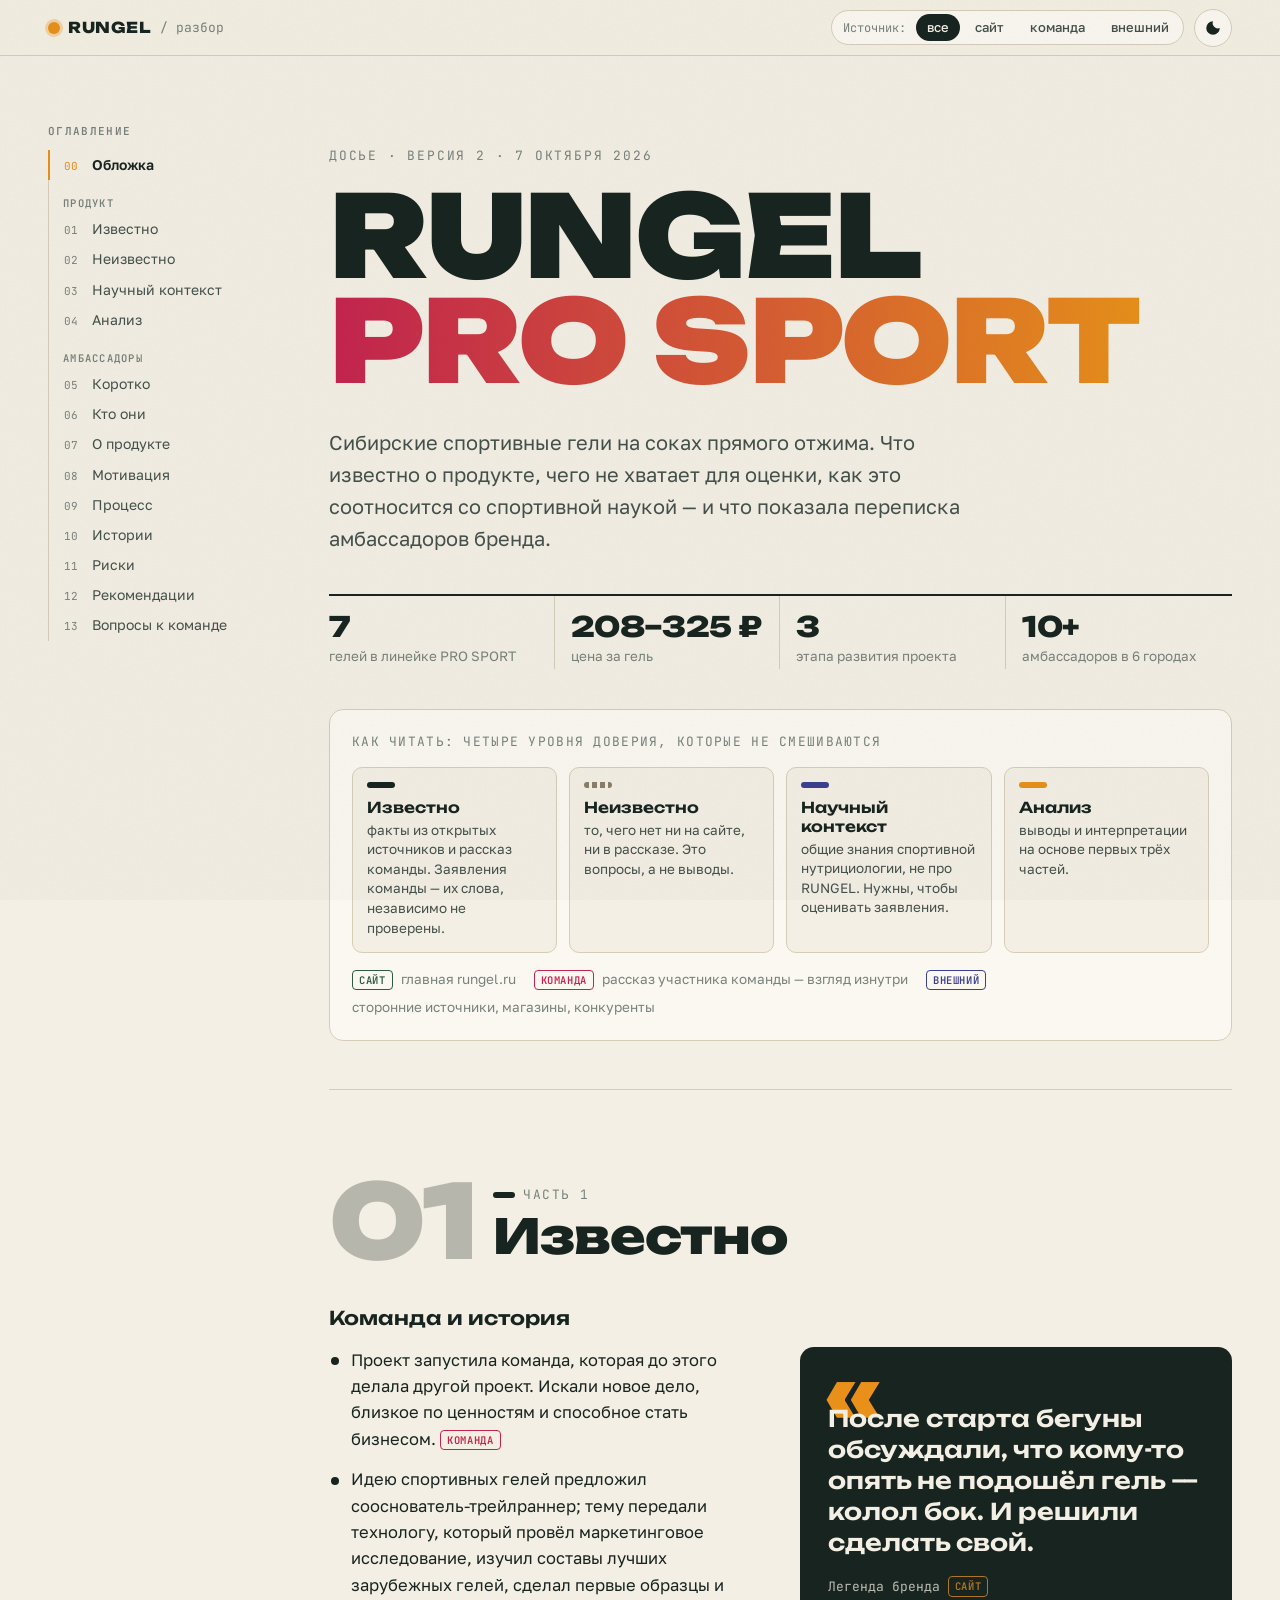
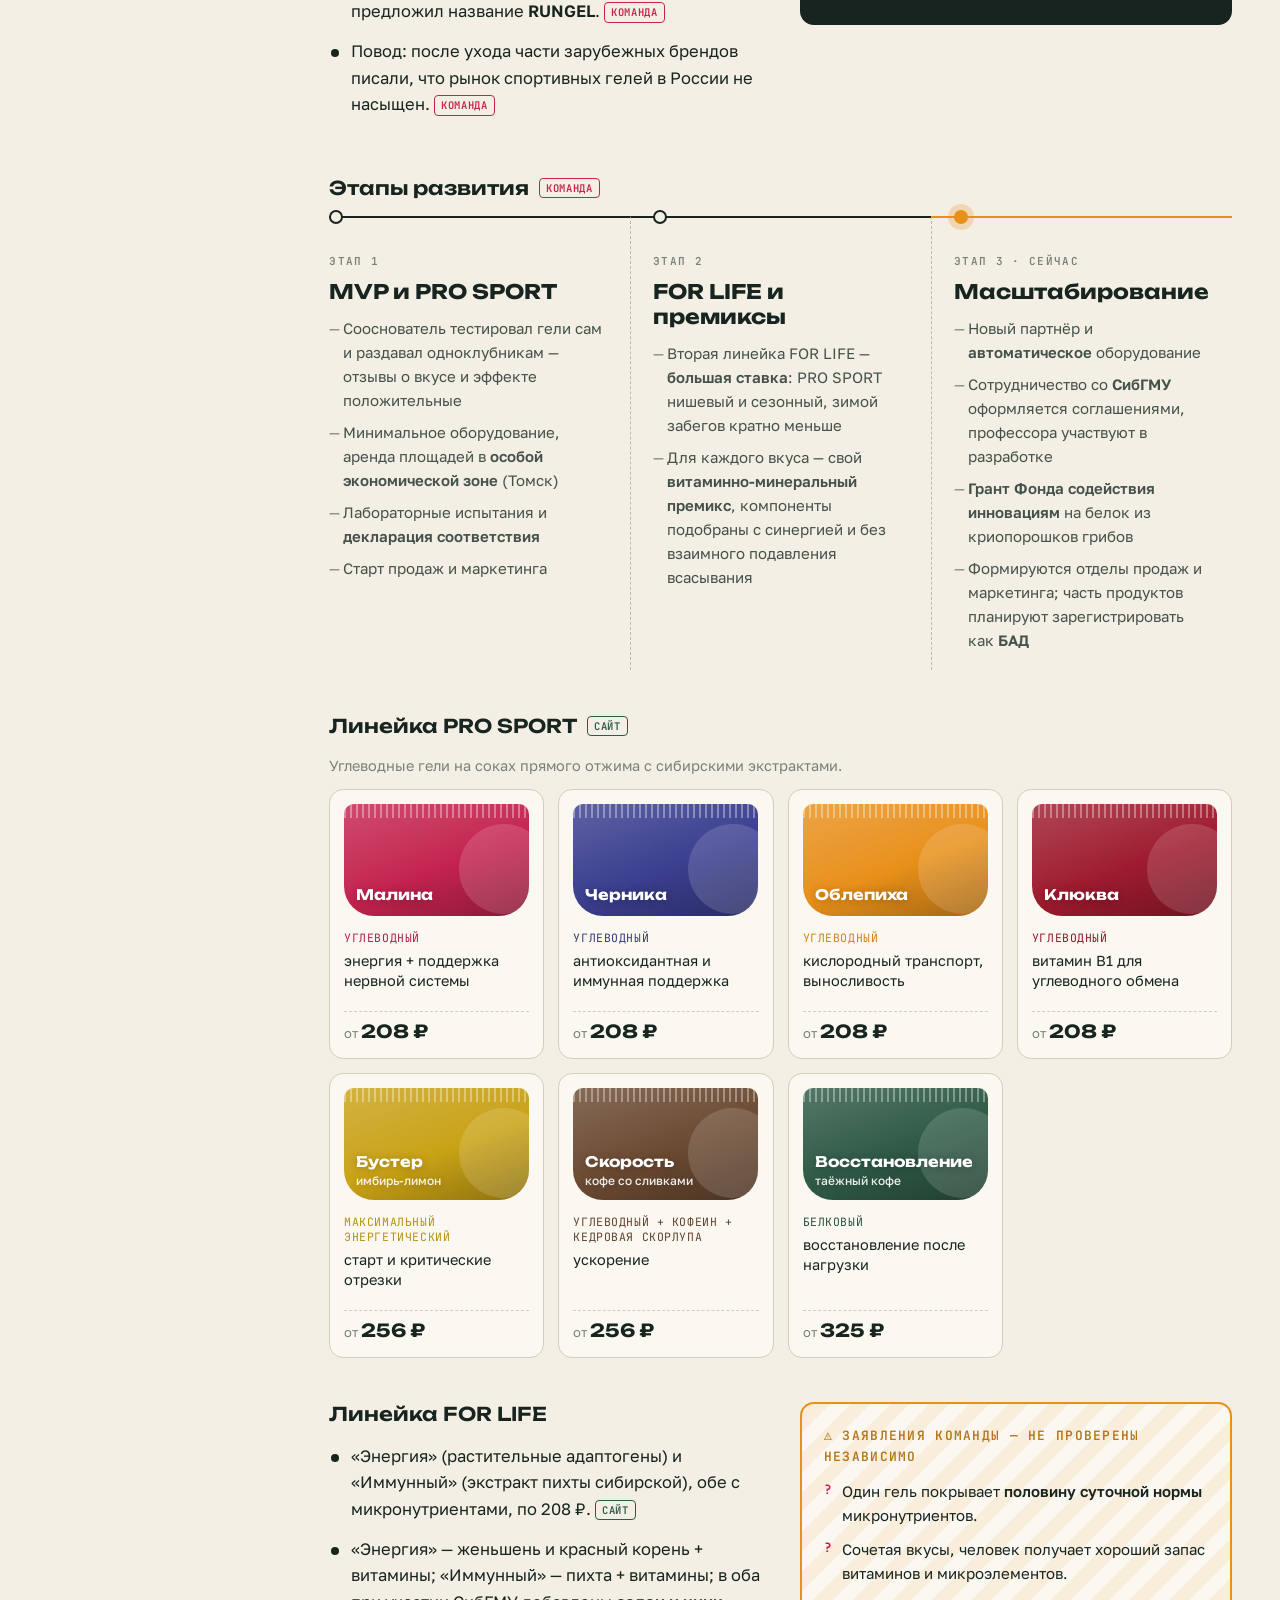
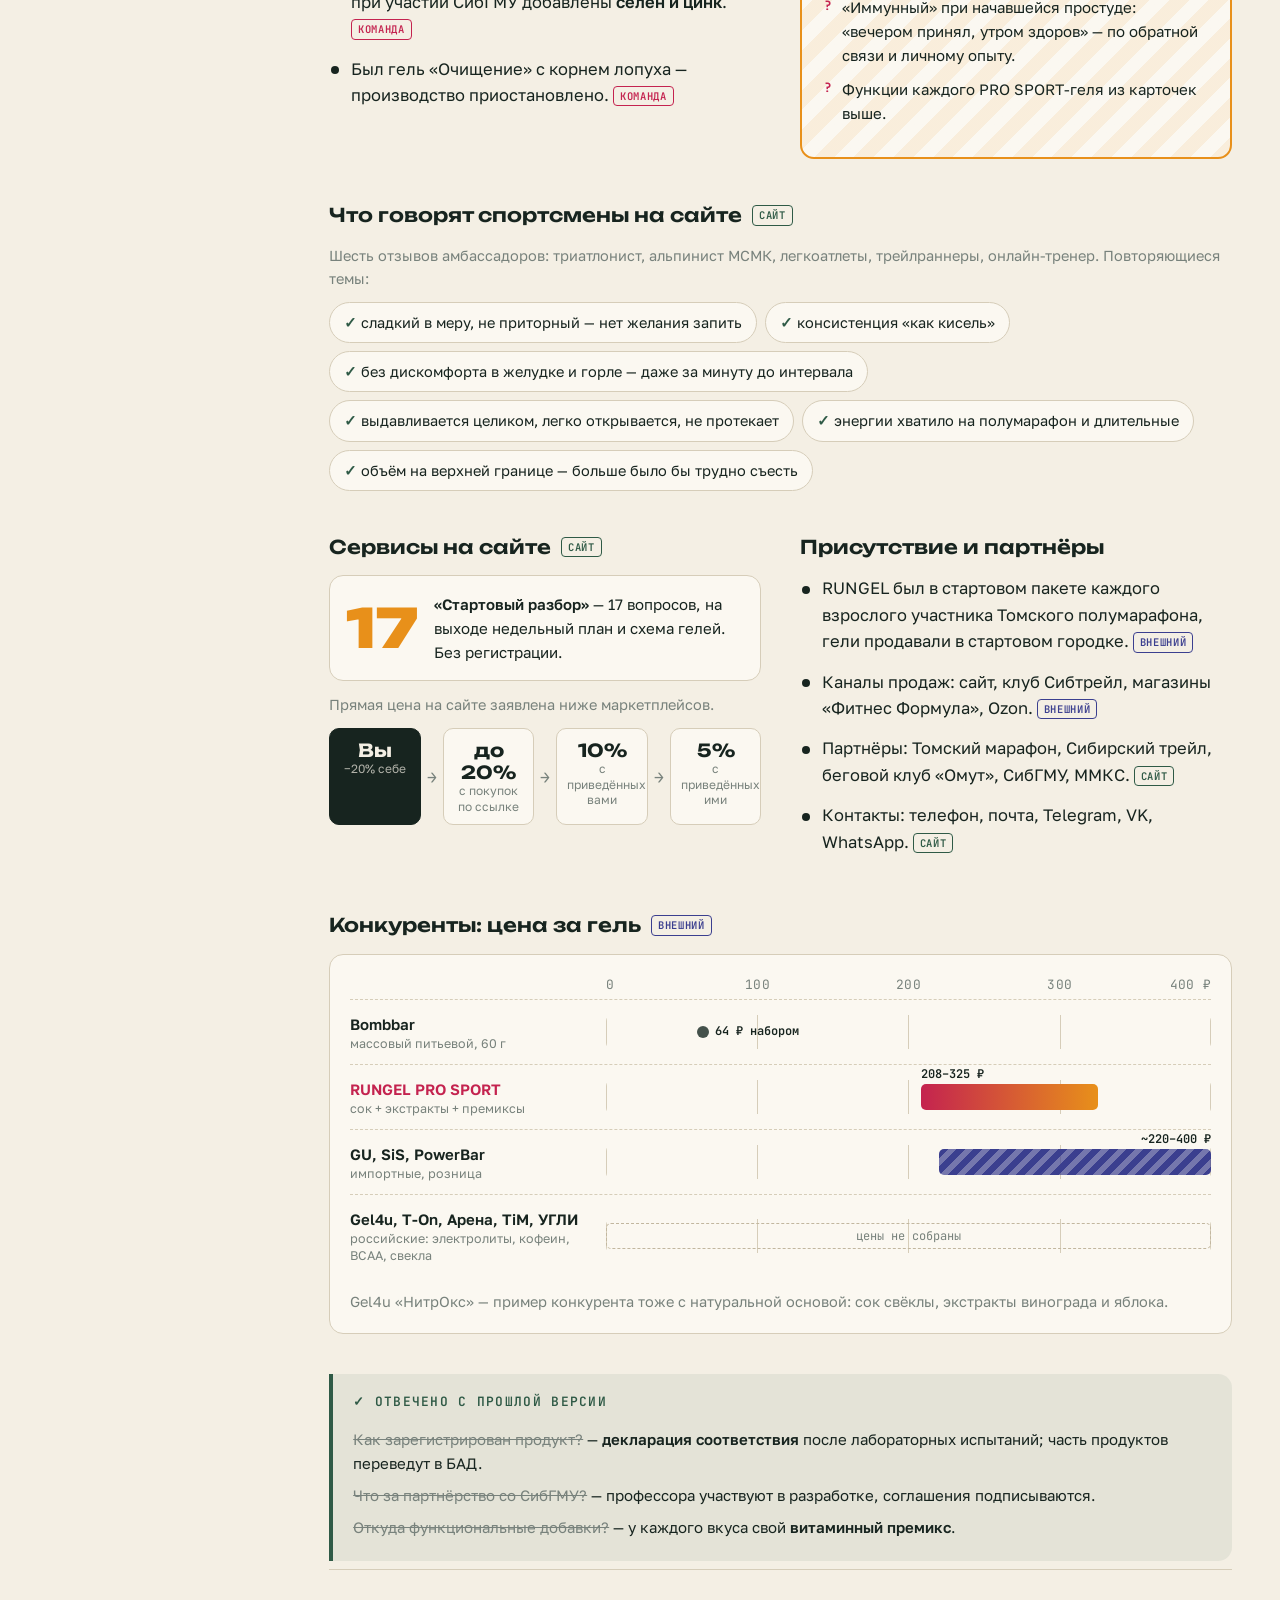
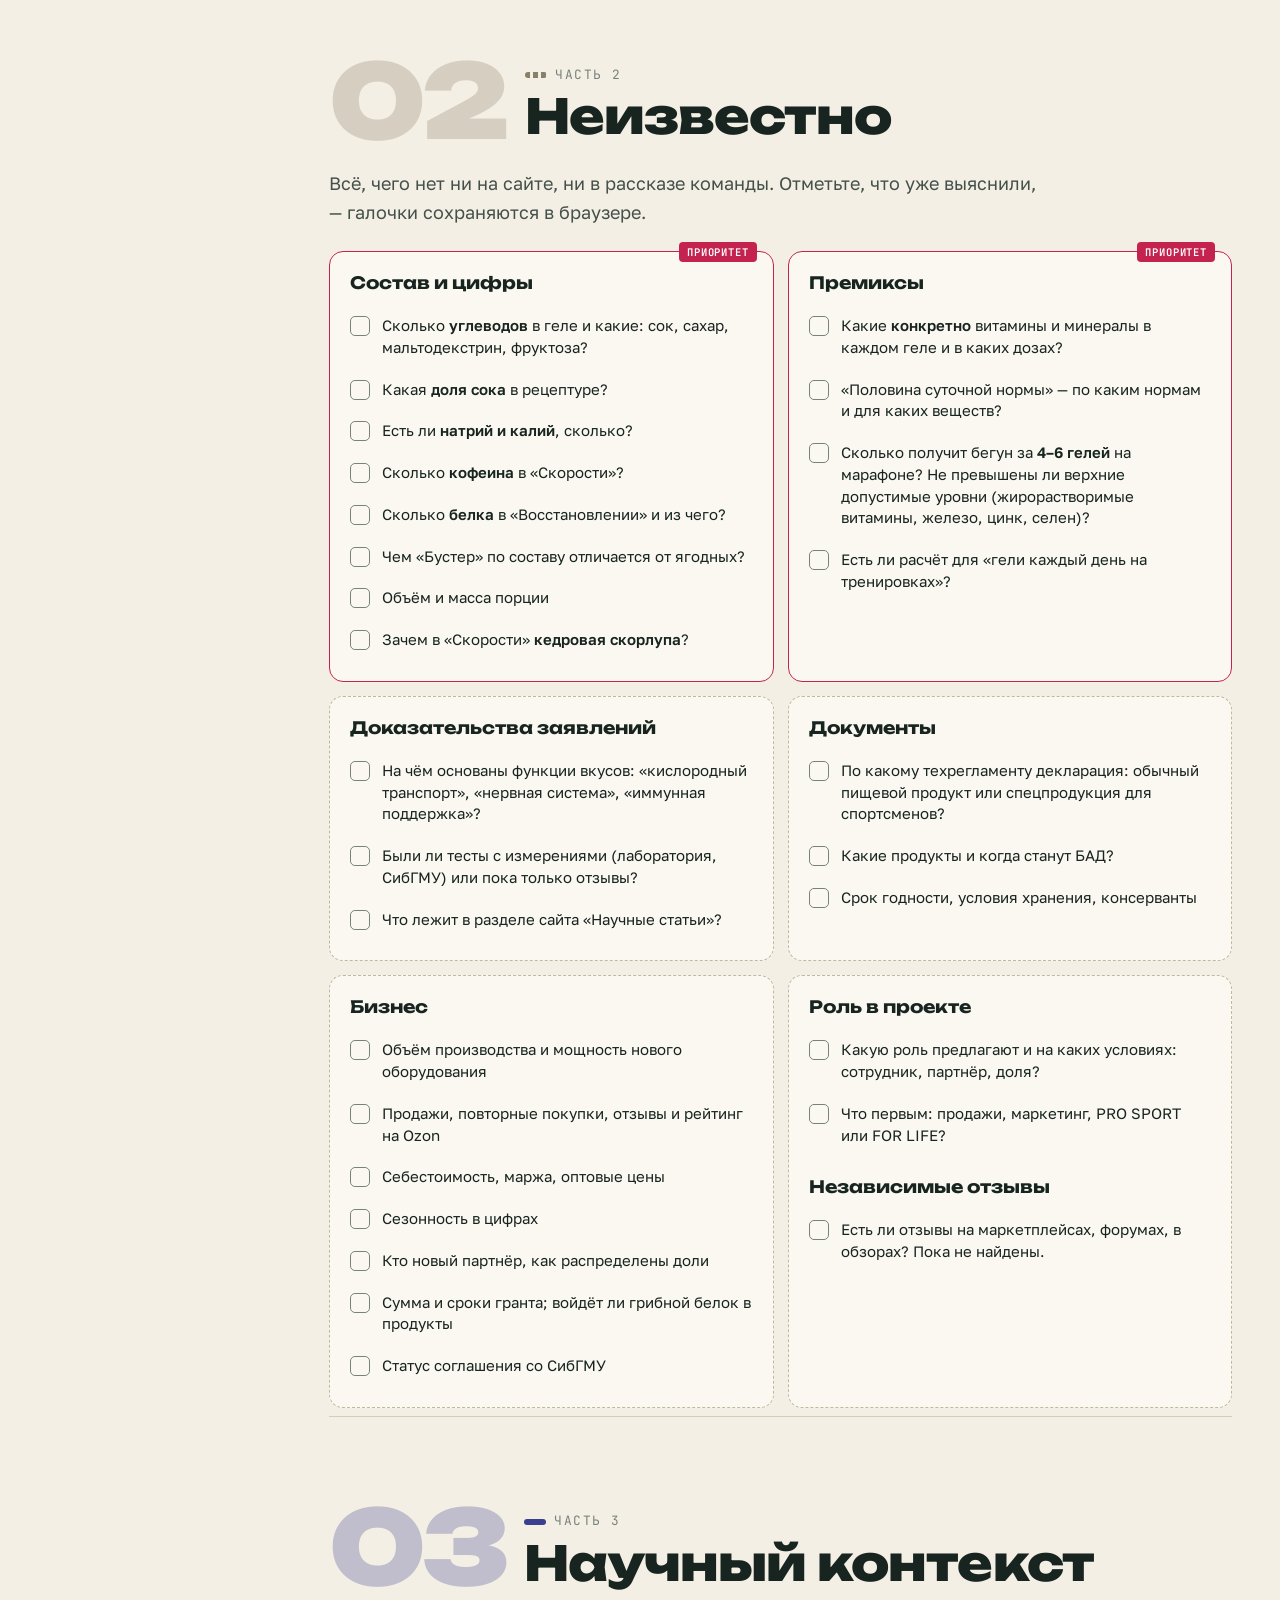
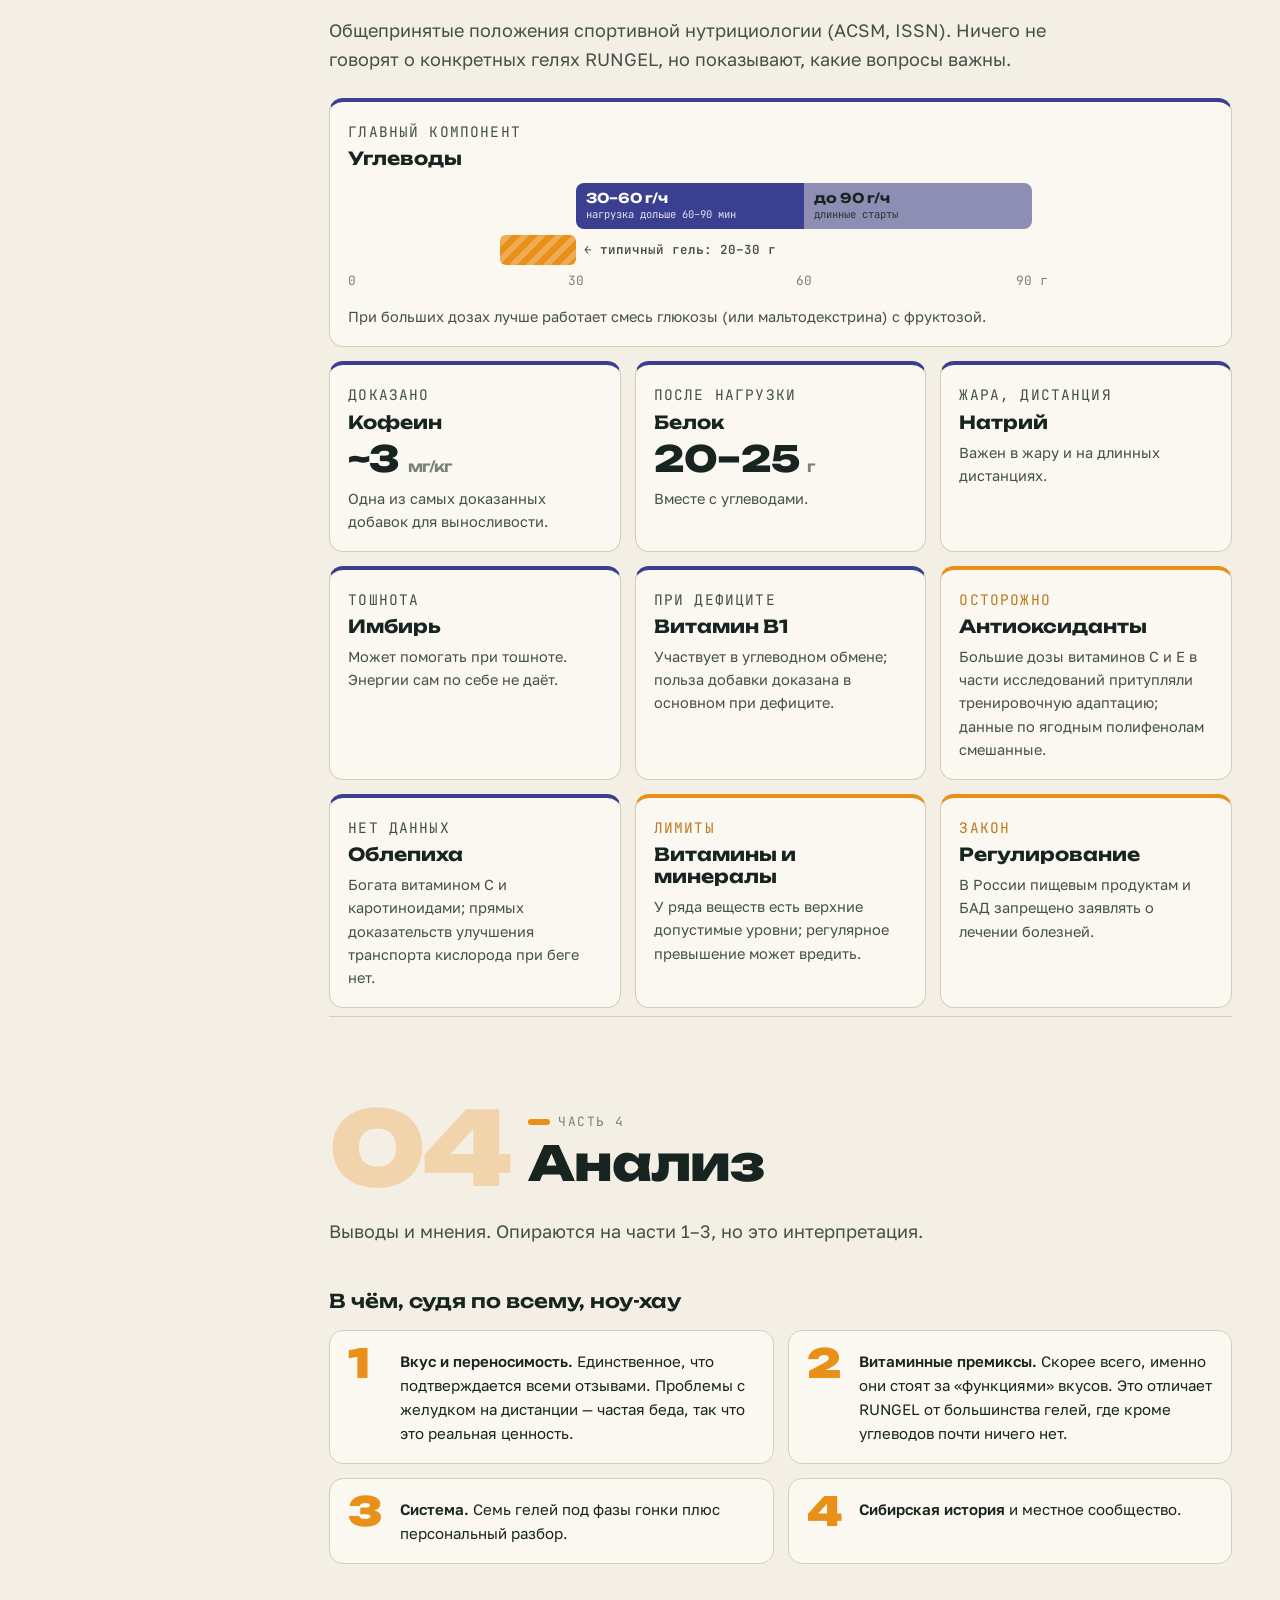
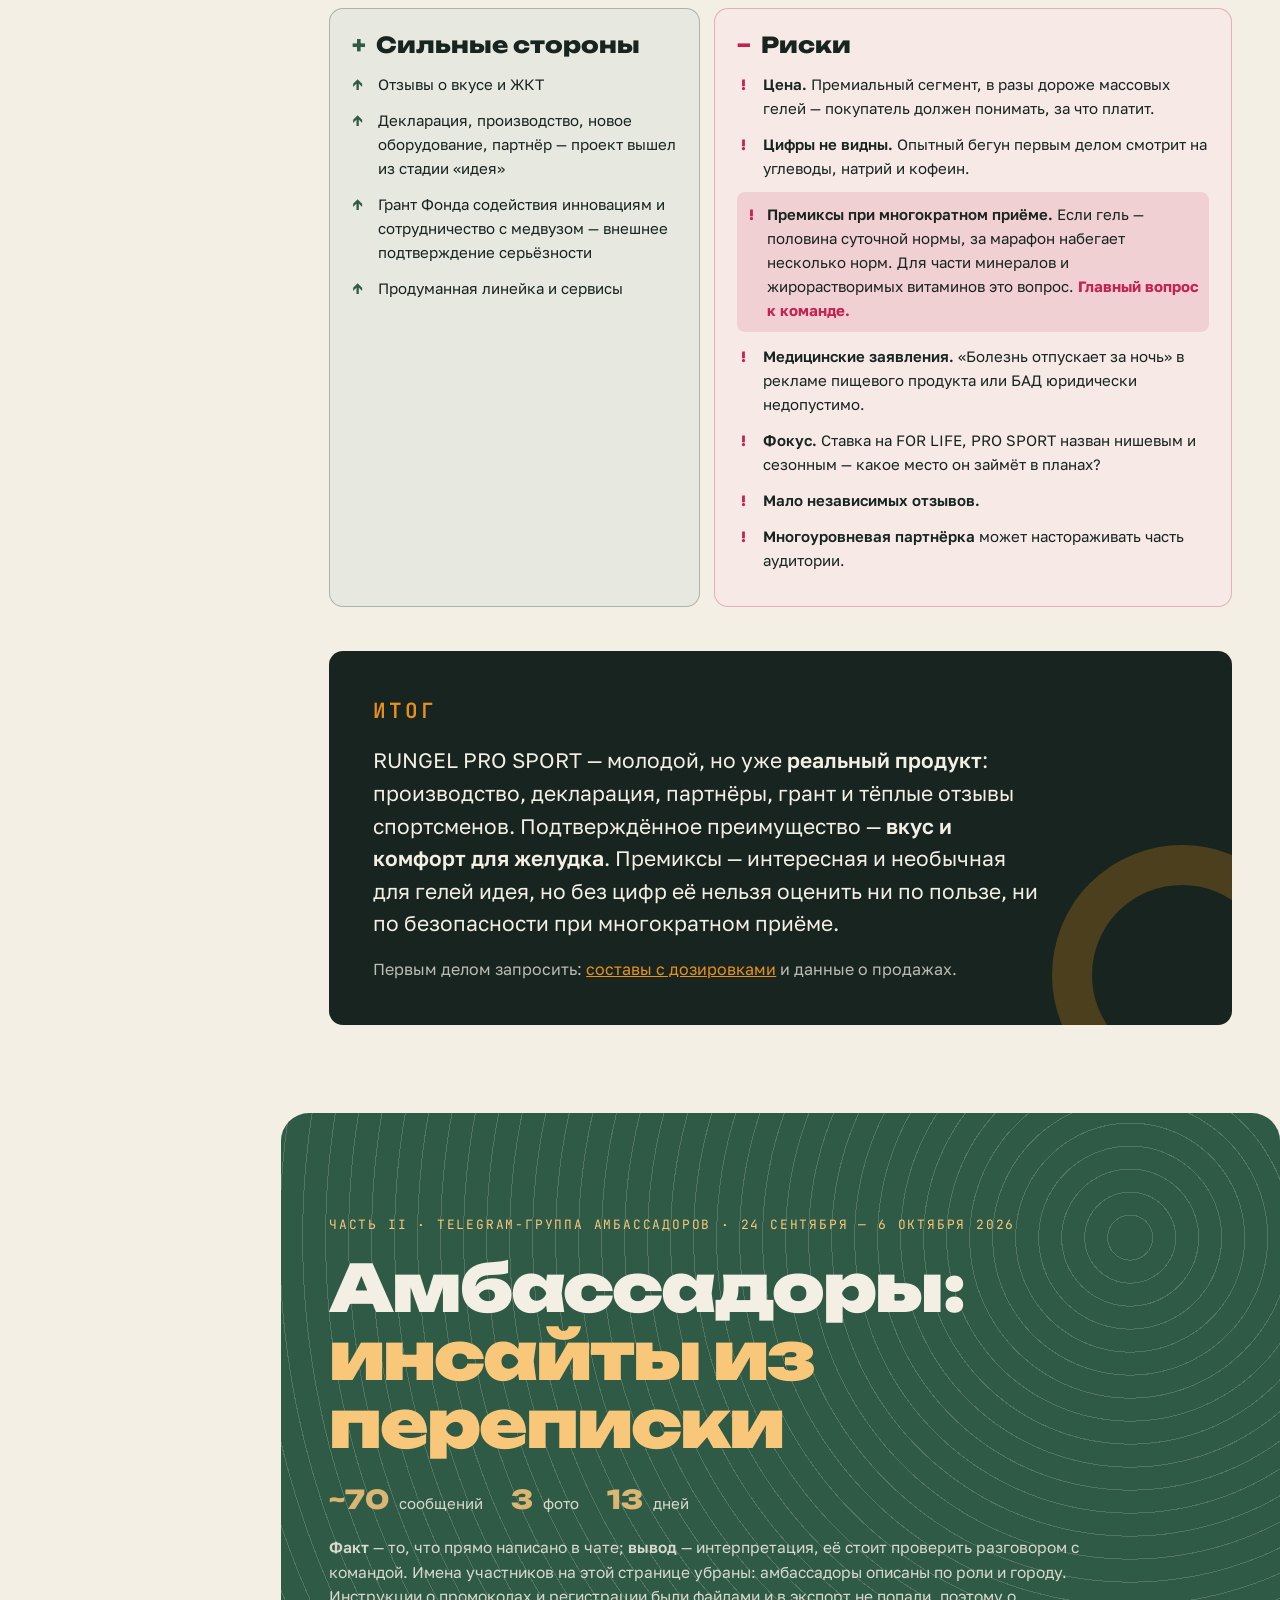
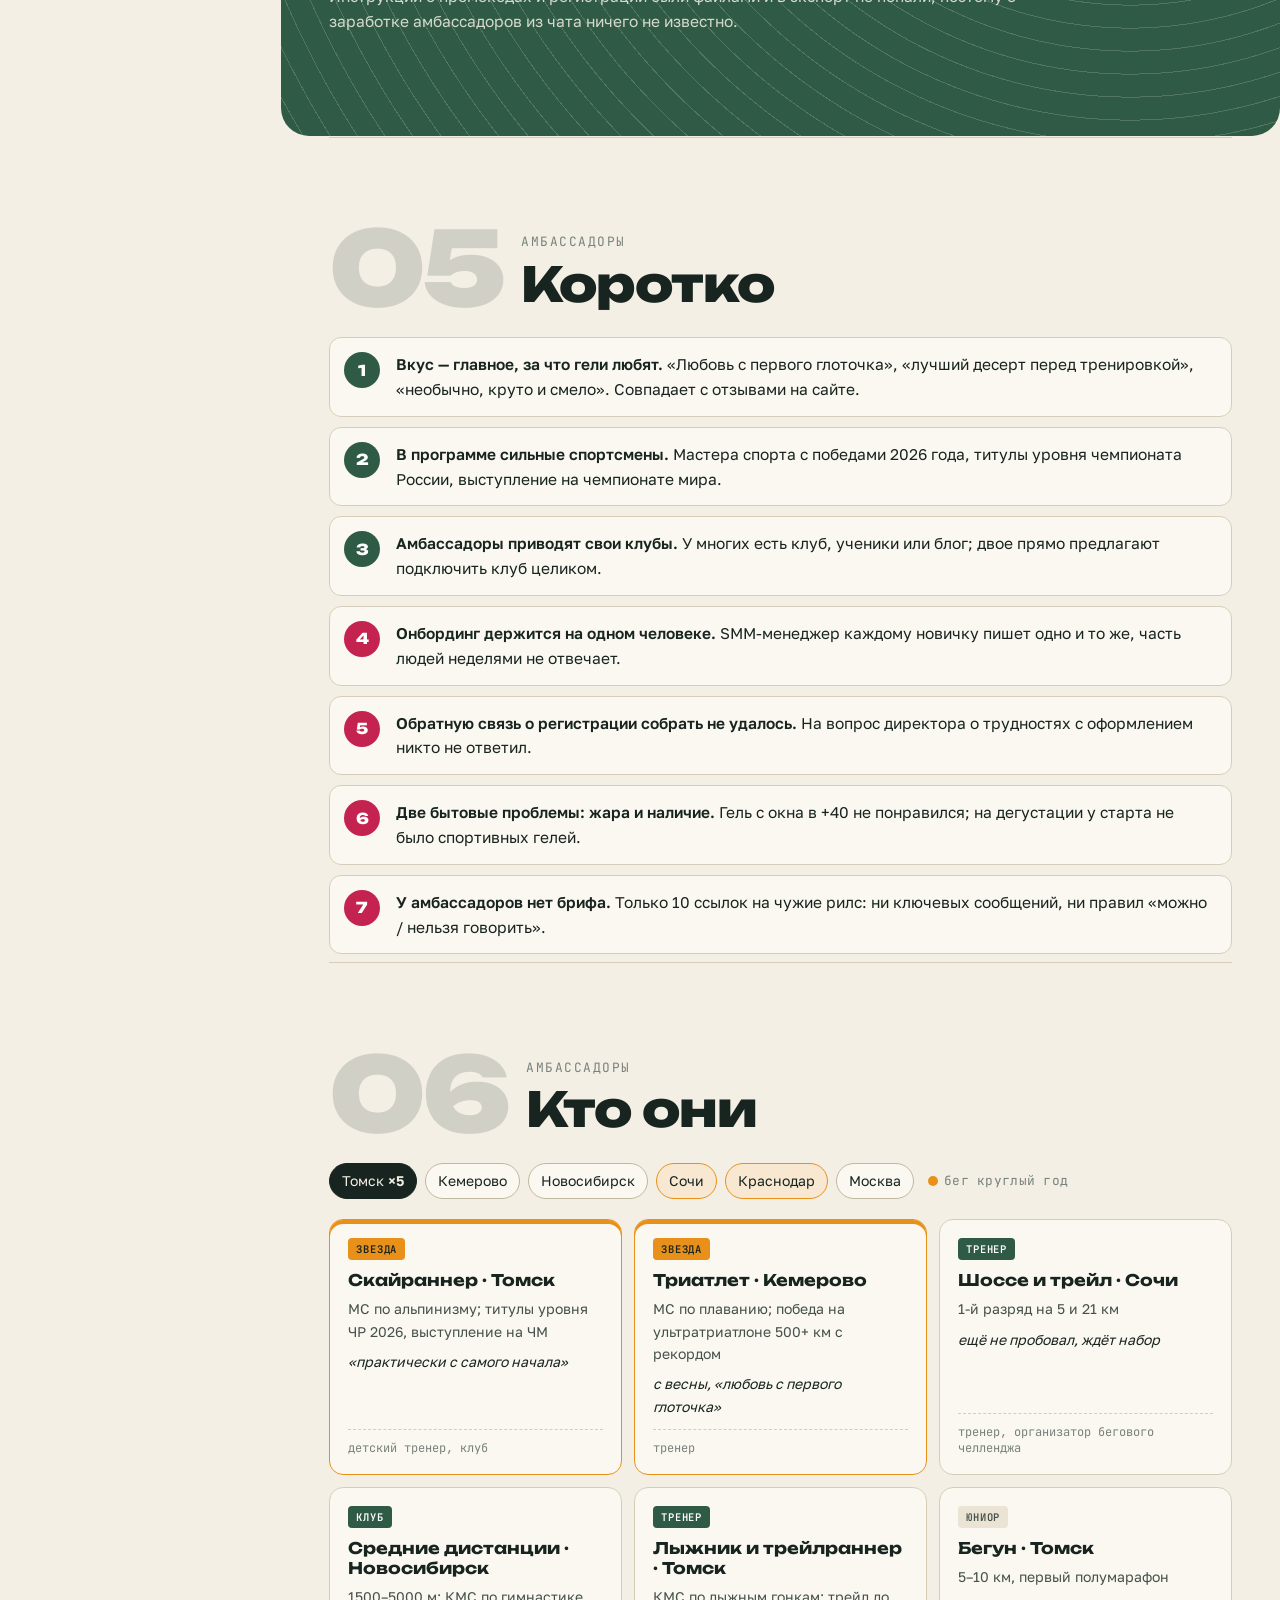
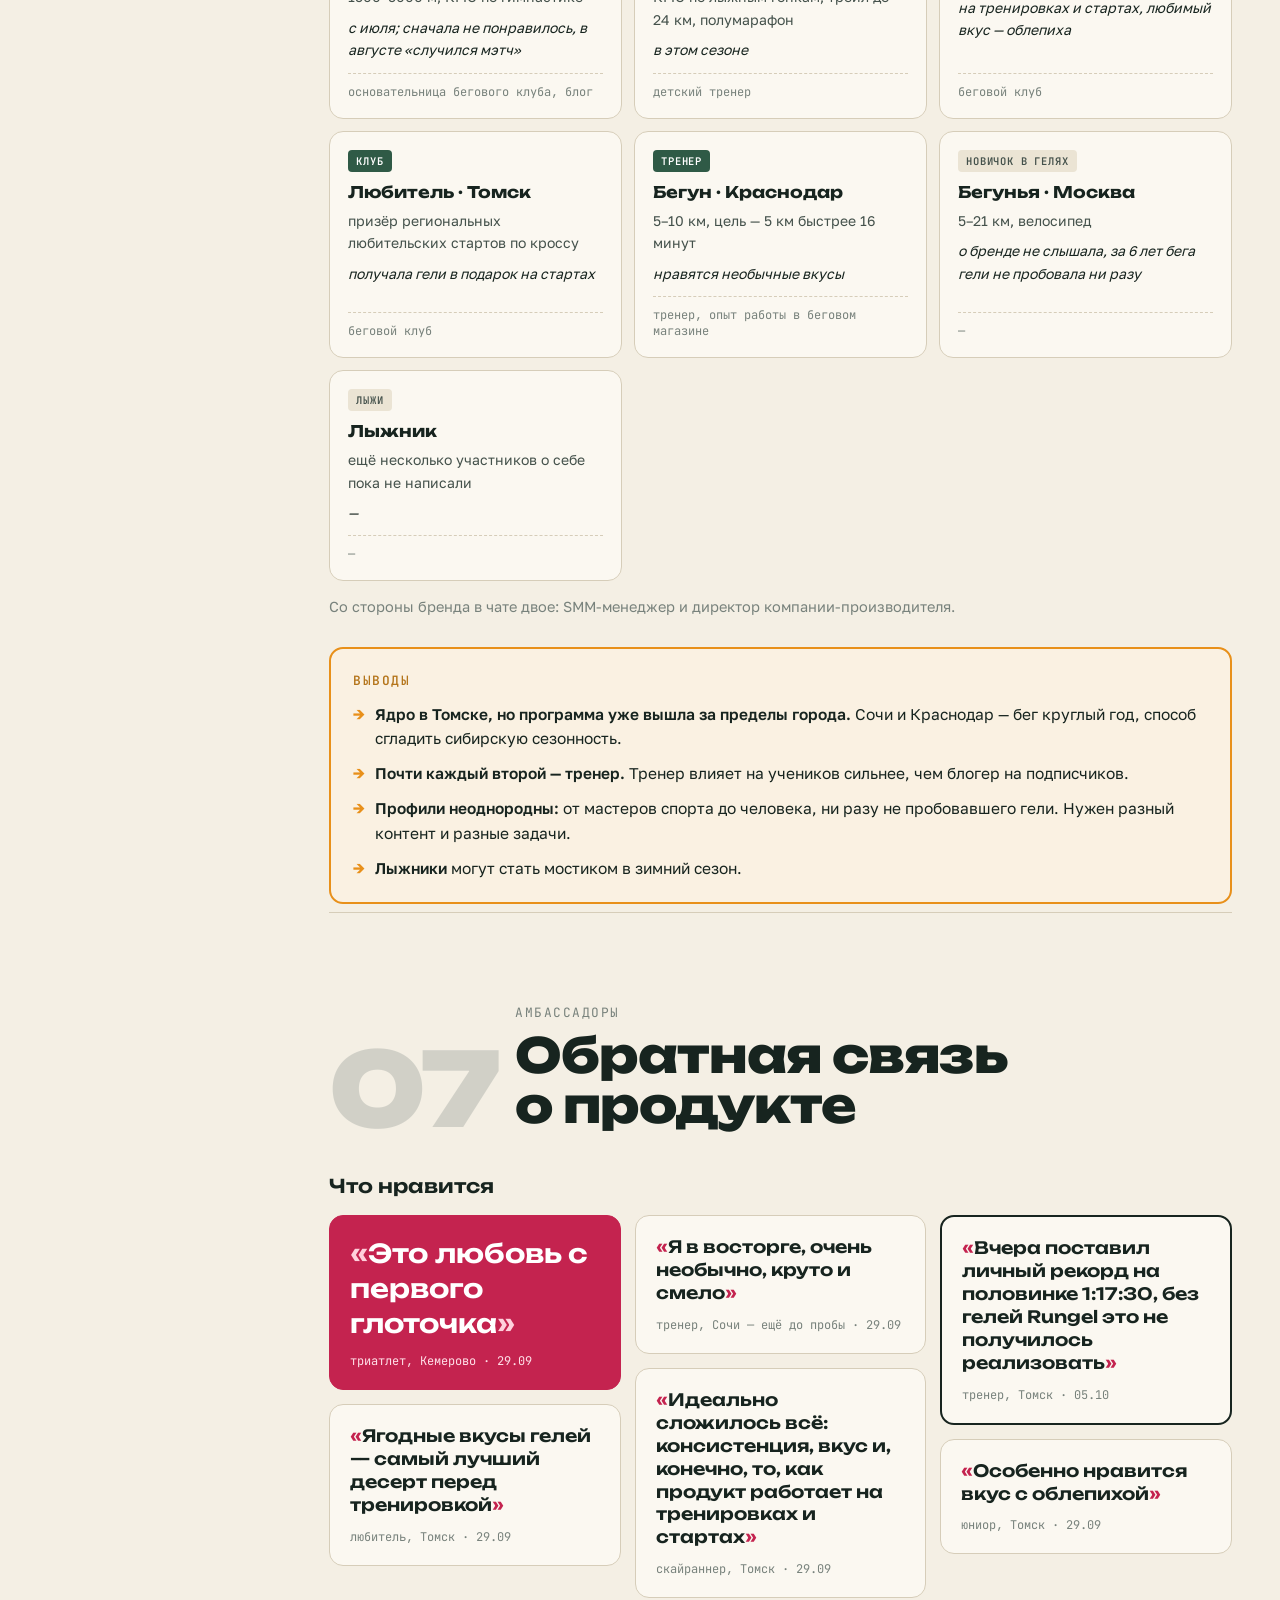
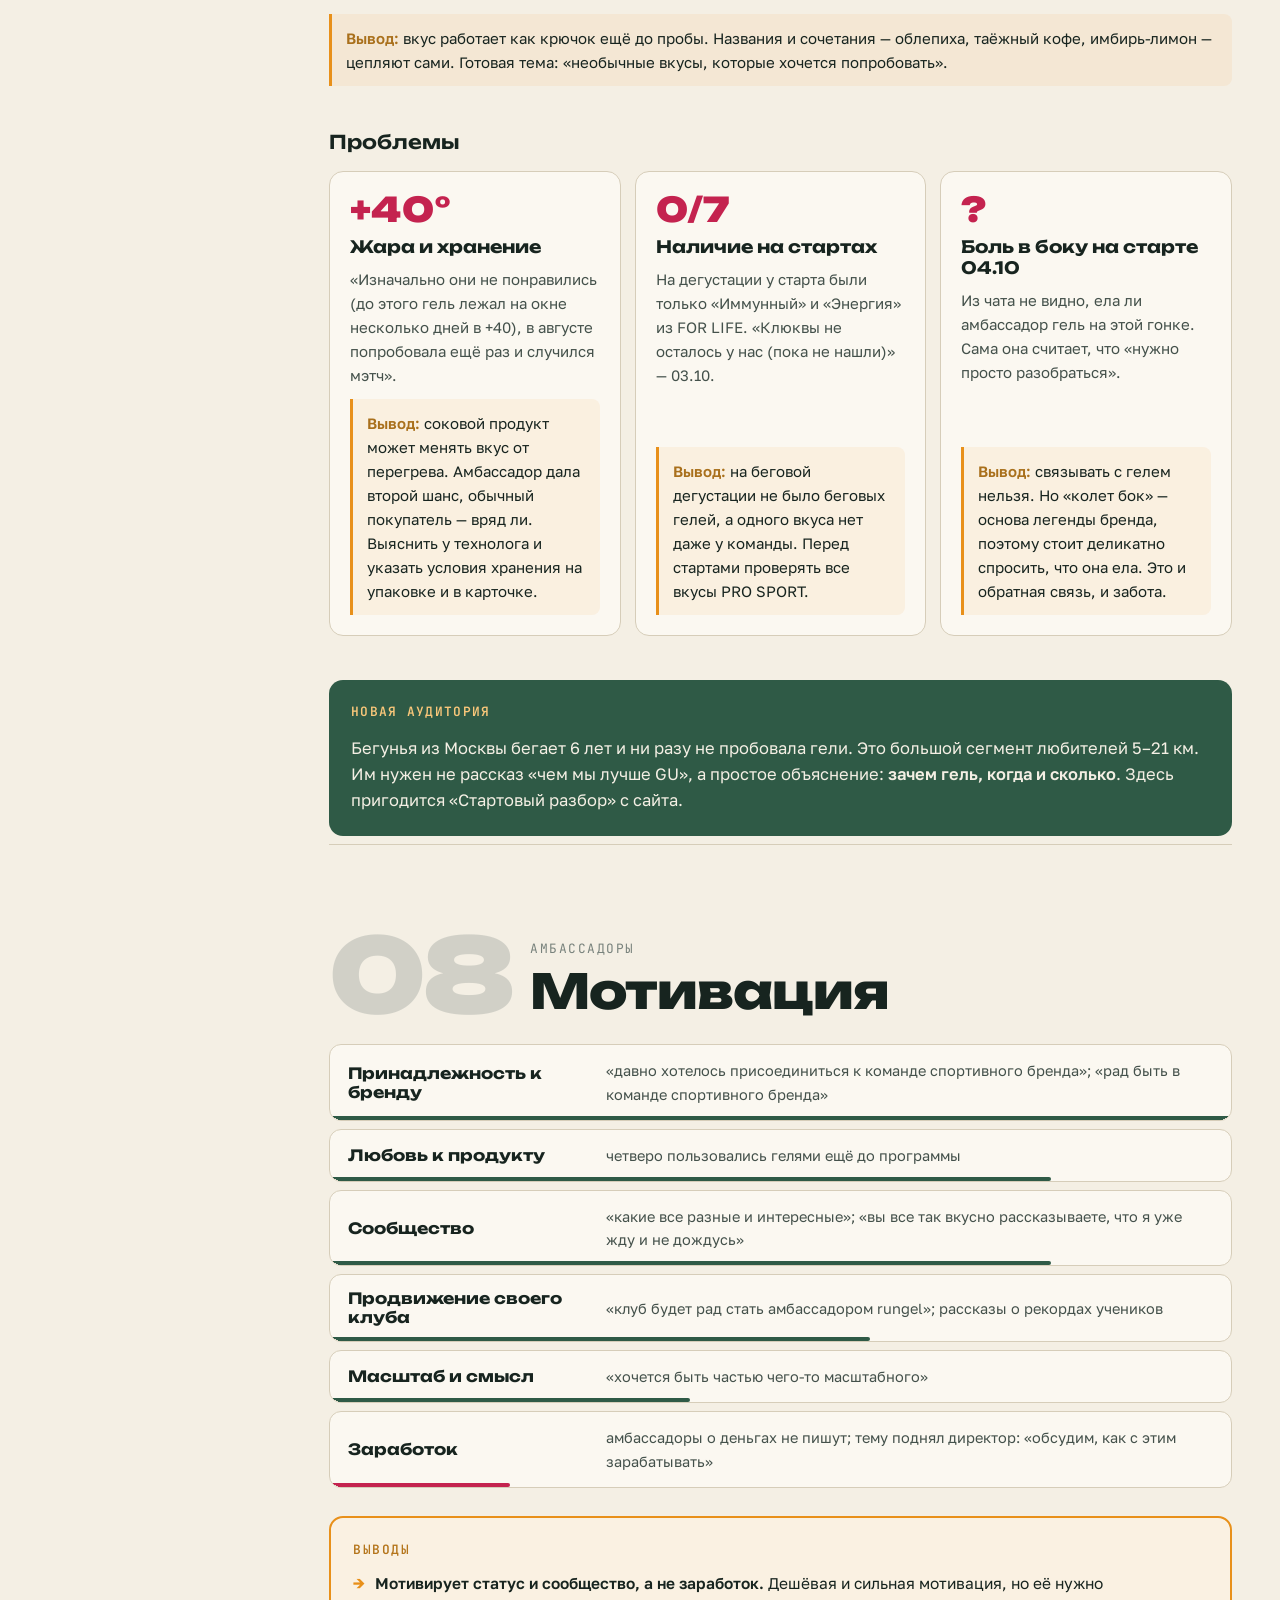
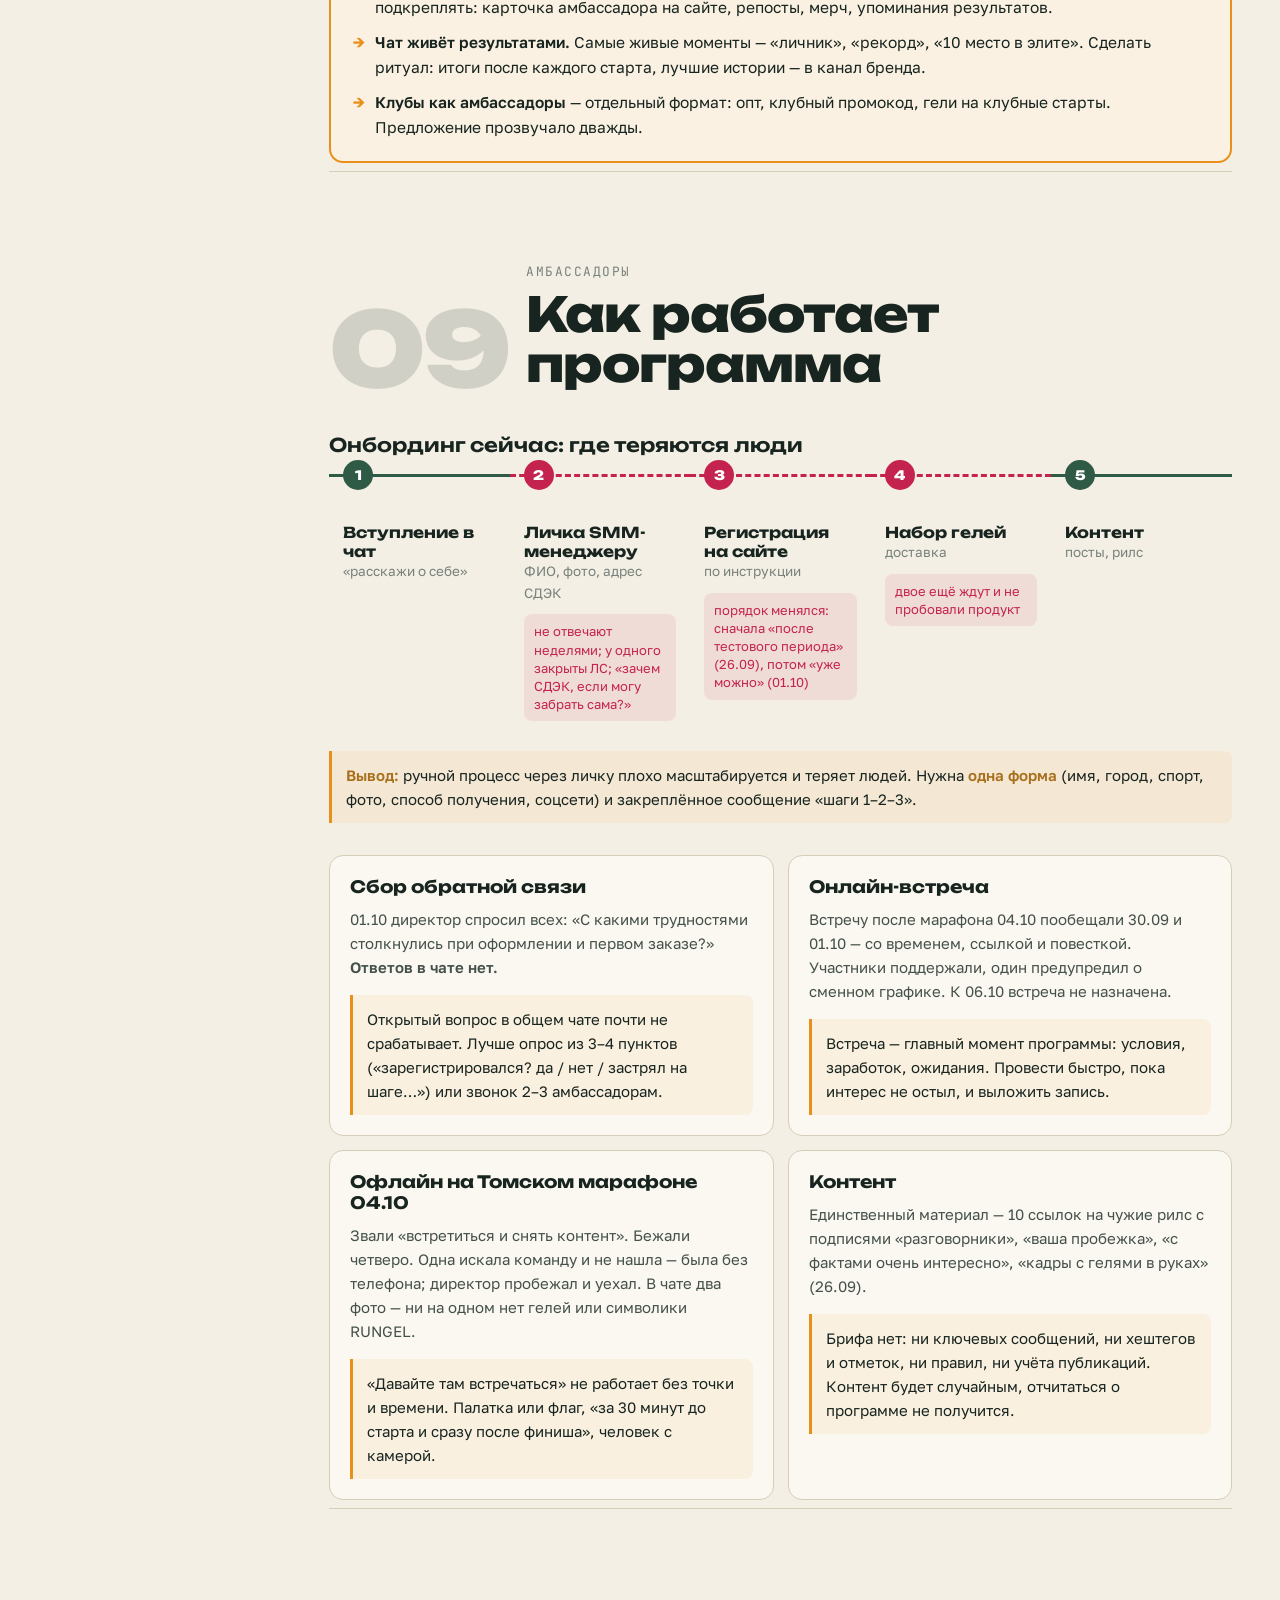
==== commit 499cca83: "Исправить вёрстку: новый заголовок обложки и переносы на мобильных - «PRO SPORT» сплошным градиентом" ====
--- a/index.html
+++ b/index.html
@@ -63,17 +63,16 @@
     <main id="top">
       <!-- ============ HERO ============ -->
       <section class="hero">
-        <div class="hero-contours" aria-hidden="true"></div>
         <p class="eyebrow mono">Досье · версия 2 · 7 октября 2026</p>
         <h1 class="hero-title">
           <span class="ht-line">RUNGEL</span>
-          <span class="ht-line ht-outline">PRO SPORT</span>
+          <span class="ht-line ht-accent">PRO&nbsp;SPORT</span>
         </h1>
         <p class="hero-lead">Сибирские спортивные гели на соках прямого отжима. Что известно о продукте, чего не хватает для оценки, как это соотносится со спортивной наукой — и что показала переписка амбассадоров бренда.</p>
 
         <div class="hero-stats">
           <div class="stat"><b>7</b><span>гелей в линейке PRO SPORT</span></div>
-          <div class="stat"><b>208–325&nbsp;₽</b><span>цена за гель</span></div>
+          <div class="stat"><b>208–<wbr>325&nbsp;₽</b><span>цена за гель</span></div>
           <div class="stat"><b>3</b><span>этапа развития проекта</span></div>
           <div class="stat"><b>10+</b><span>амбассадоров в 6 городах</span></div>
         </div>
@@ -621,7 +620,7 @@
       <section id="amb-feedback" class="part">
         <header class="part-head">
           <span class="part-num">07</span>
-          <div><p class="part-kicker mono">Амбассадоры</p><h2>Обратная связь о продукте</h2></div>
+          <div><p class="part-kicker mono">Амбассадоры</p><h2>Обратная связь о&nbsp;продукте</h2></div>
         </header>
 
         <h3 class="sub">Что нравится</h3>
@@ -732,7 +731,7 @@
       <section id="amb-stories" class="part">
         <header class="part-head">
           <span class="part-num">10</span>
-          <div><p class="part-kicker mono">Амбассадоры</p><h2>Готовые истории для контента</h2></div>
+          <div><p class="part-kicker mono">Амбассадоры</p><h2>Готовые истории для&nbsp;контента</h2></div>
         </header>
         <div class="stories">
           <article class="story s-hero"><p class="s-num">1:17:30</p><h4>Личный рекорд на полумарафоне «с гелями RUNGEL»</h4><p>Конкретная цифра и прямая связь с продуктом.</p></article>
--- a/assets/styles.css
+++ b/assets/styles.css
@@ -189,24 +189,23 @@
 .toc-group { font: 600 10.5px var(--mono); text-transform: uppercase; letter-spacing: .12em; color: var(--ink-3); padding: 16px 0 4px 14px; }
 
 /* ---------- hero ---------- */
-.hero { position: relative; padding: clamp(40px, 7vw, 96px) 0 48px; isolation: isolate; }
-.hero-contours {
-  position: absolute; z-index: -1; top: -40px; right: calc(var(--gutter) * -1); width: min(720px, 90%); aspect-ratio: 1; opacity: .55;
-  background: url("data:image/svg+xml,%3Csvg xmlns='http://www.w3.org/2000/svg' viewBox='0 0 400 400' fill='none' stroke='%23c2b79f' stroke-width='1'%3E%3Cpath d='M200 60c70 0 140 40 150 110s-40 150-120 160S50 300 50 220 130 60 200 60z'/%3E%3Cpath d='M200 85c58 0 116 33 124 92s-33 124-100 133S78 285 78 218 142 85 200 85z'/%3E%3Cpath d='M200 110c46 0 92 27 99 74s-27 99-80 106-113-18-113-72 48-108 94-108z'/%3E%3Cpath d='M202 135c35 0 70 20 75 56s-20 75-60 80-86-14-86-55 36-81 71-81z'/%3E%3Cpath d='M204 160c24 0 48 14 51 38s-14 51-41 54-58-9-58-37 24-55 48-55z'/%3E%3Cpath d='M206 185c13 0 26 7 28 20s-7 28-22 29-31-5-31-20 12-29 25-29z'/%3E%3Cpath d='M200 30c90 0 180 50 190 140s-55 195-160 205S20 320 20 220 110 30 200 30z'/%3E%3C/svg%3E") center/contain no-repeat;
-  mask-image: radial-gradient(circle at 60% 40%, #000 30%, transparent 72%);
-  -webkit-mask-image: radial-gradient(circle at 60% 40%, #000 30%, transparent 72%);
-}
+.hero { position: relative; padding: clamp(40px, 7vw, 96px) 0 48px; container-type: inline-size; }
 .eyebrow { color: var(--ink-3); text-transform: uppercase; letter-spacing: .14em; margin-bottom: 18px; }
-.hero-title { font-family: var(--display); font-weight: 900; font-size: clamp(44px, 10.5vw, 132px); line-height: .9; letter-spacing: -.02em; margin-bottom: 28px; }
-.ht-line { display: block; animation: rise .9s cubic-bezier(.2, .7, .1, 1) both; }
-.ht-outline { color: transparent; -webkit-text-stroke: 2px var(--ink); animation-delay: .12s; }
+/* размер от ширины колонки: «PRO SPORT» всегда помещается в одну строку */
+.hero-title { font-family: var(--display); font-weight: 900; font-size: clamp(34px, 12.6cqi, 132px); line-height: .92; letter-spacing: -.02em; margin-bottom: 28px; }
+.ht-line { display: block; white-space: nowrap; animation: rise .9s cubic-bezier(.2, .7, .1, 1) both; }
+.ht-accent {
+  width: fit-content; padding-bottom: .04em; animation-delay: .12s;
+  background: linear-gradient(90deg, var(--raspberry), var(--buckthorn));
+  -webkit-background-clip: text; background-clip: text; color: transparent;
+}
 .hero-lead { max-width: 640px; font-size: clamp(17px, 1.6vw, 20px); color: var(--ink-2); animation: rise .9s .24s cubic-bezier(.2, .7, .1, 1) both; }
 
 .hero-stats { display: grid; grid-template-columns: repeat(4, minmax(0, 1fr)); margin: 40px 0; border-top: 2px solid var(--ink); animation: rise .9s .36s cubic-bezier(.2, .7, .1, 1) both; }
 .stat { padding: 16px 16px 4px 0; border-right: 1px solid var(--line); }
 .stat + .stat { padding-left: 16px; }
 .stat:last-child { border-right: 0; }
-.stat b { display: block; font: 800 clamp(22px, 2.5vw, 34px)/1.1 var(--display); letter-spacing: -.02em; white-space: nowrap; }
+.stat b { display: block; font: 800 clamp(20px, 2.2vw, 30px)/1.1 var(--display); letter-spacing: -.02em; }
 .stat span { display: block; font-size: 13.5px; line-height: 1.35; color: var(--ink-3); margin-top: 4px; }
 
 @keyframes rise { from { opacity: 0; transform: translateY(24px); } to { opacity: 1; transform: none; } }
@@ -247,7 +246,7 @@
 /* ---------- parts ---------- */
 .part { padding: clamp(48px, 7vw, 96px) 0 8px; border-top: 1px solid var(--line); }
 .part-head { display: flex; align-items: flex-end; gap: 18px; margin-bottom: 28px; }
-.part-num { font: 900 clamp(56px, 8vw, 104px)/.8 var(--display); color: transparent; -webkit-text-stroke: 1.5px var(--line-2); letter-spacing: -.04em; flex: none; }
+.part-num { --pc: var(--ink-3); font: 900 clamp(56px, 8vw, 104px)/.8 var(--display); color: color-mix(in srgb, var(--pc) 28%, transparent); letter-spacing: -.04em; flex: none; }
 .part-kicker { display: flex; align-items: center; gap: 8px; color: var(--ink-3); text-transform: uppercase; letter-spacing: .12em; margin-bottom: 6px; }
 .part-head h2 { font: 800 clamp(28px, 4vw, 48px)/1.05 var(--display); letter-spacing: -.02em; }
 .mk { width: 22px; height: 6px; border-radius: 3px; display: inline-block; }
@@ -255,10 +254,10 @@
 .mk-unknown { background: repeating-linear-gradient(90deg, var(--unknown) 0 5px, transparent 5px 8px); }
 .mk-science { background: var(--science); }
 .mk-analysis { background: var(--analysis); }
-.part-known .part-num { -webkit-text-stroke-color: var(--ink); }
-.part-unknown .part-num { -webkit-text-stroke-color: var(--unknown); }
-.part-science .part-num { -webkit-text-stroke-color: var(--science); }
-.part-analysis .part-num { -webkit-text-stroke-color: var(--analysis); }
+.part-known .part-num { --pc: var(--ink); }
+.part-unknown .part-num { --pc: var(--unknown); }
+.part-science .part-num { --pc: var(--science); }
+.part-analysis .part-num { --pc: var(--analysis); }
 
 .sub { font: 600 19px/1.3 var(--display); margin: 44px 0 16px; display: flex; flex-wrap: wrap; align-items: center; gap: 10px; }
 .lead { font-size: 18px; color: var(--ink-2); max-width: 720px; }
@@ -270,7 +269,8 @@
 .facts li::before { content: ""; position: absolute; left: 2px; top: .65em; width: 8px; height: 8px; border-radius: 50%; background: var(--ink); }
 
 .legend-quote { margin: 0; padding: 28px; border-radius: var(--radius); background: var(--ink); color: var(--paper); position: relative; overflow: hidden; }
-.legend-quote::before { content: "«"; position: absolute; right: 10px; top: -40px; font: 900 200px/1 var(--display); color: var(--buckthorn); opacity: .35; }
+.legend-quote { padding-top: 56px; }
+.legend-quote::before { content: "«"; position: absolute; left: 24px; top: 12px; font: 900 72px/1 var(--display); color: var(--buckthorn); }
 .legend-quote p { font: 600 clamp(18px, 2vw, 23px)/1.35 var(--display); position: relative; }
 .legend-quote cite { font: normal 13px var(--mono); opacity: .75; display: flex; align-items: center; gap: 8px; }
 .legend-quote .src { color: var(--buckthorn); }
@@ -395,20 +395,20 @@
 .q-wide { max-width: 860px; }
 .checklist { list-style: none; }
 .checklist li { padding: 2px 0; }
-.checklist label { display: flex; gap: 12px; align-items: flex-start; padding: 8px 6px; margin: 0 -6px; border-radius: 8px; cursor: pointer; font-size: 15px; line-height: 1.45; transition: background .2s; }
+.checklist label { display: block; position: relative; padding: 8px 6px 8px 38px; margin: 0 -6px; border-radius: 8px; cursor: pointer; font-size: 15px; line-height: 1.45; transition: background .2s; }
 .checklist label:hover { background: var(--paper); }
 .checklist input {
-  appearance: none; -webkit-appearance: none; flex: none; width: 20px; height: 20px; margin: 1px 0 0; border: 1.5px solid var(--ink-3); border-radius: 5px; cursor: pointer;
+  appearance: none; -webkit-appearance: none; position: absolute; left: 6px; top: 9px; width: 20px; height: 20px; margin: 0; border: 1.5px solid var(--ink-3); border-radius: 5px; cursor: pointer;
   display: grid; place-items: center; transition: background .2s, border-color .2s;
 }
 .checklist input::after { content: ""; width: 10px; height: 6px; border-left: 2px solid #fff; border-bottom: 2px solid #fff; transform: rotate(-45deg) translate(1px, -1px) scale(0); transition: transform .2s; }
 .checklist input:checked { background: var(--good); border-color: var(--good); }
 .checklist input:checked::after { transform: rotate(-45deg) translate(1px, -1px) scale(1); }
-.checklist input:checked + * , .checklist label:has(input:checked) { color: var(--ink-3); text-decoration: line-through; text-decoration-color: var(--ink-3); }
+.checklist label:has(input:checked) { color: var(--ink-3); text-decoration: line-through; text-decoration-color: var(--ink-3); }
 .checklist input:focus-visible { outline: 2px solid var(--buckthorn); outline-offset: 2px; }
 
 /* ---------- science ---------- */
-.sci-grid { display: grid; grid-template-columns: repeat(auto-fill, minmax(220px, 1fr)); gap: 14px; margin-top: 24px; }
+.sci-grid { display: grid; grid-template-columns: repeat(3, minmax(0, 1fr)); gap: 14px; margin-top: 24px; }
 .sci { background: var(--card); border: 1px solid var(--line); border-top: 4px solid var(--science); border-radius: var(--radius); padding: 18px; }
 .sci p { font-size: 14.5px; color: var(--ink-2); margin-bottom: 0; }
 .sci h4 { font: 700 18px var(--display); margin: 2px 0 8px; }
@@ -462,14 +462,14 @@
 .verdict { margin: 44px 0 0; padding: clamp(24px, 4vw, 44px); border-radius: var(--radius); background: var(--ink); color: var(--paper); position: relative; overflow: hidden; }
 .verdict::after { content: ""; position: absolute; right: -80px; bottom: -80px; width: 260px; height: 260px; border-radius: 50%; border: 40px solid var(--buckthorn); opacity: .25; }
 .verdict-label { color: var(--buckthorn); text-transform: uppercase; letter-spacing: .14em; font-weight: 600; }
-.verdict p { font-size: clamp(17px, 1.8vw, 21px); line-height: 1.55; max-width: 820px; position: relative; z-index: 1; }
+.verdict p { font-size: clamp(17px, 1.8vw, 21px); line-height: 1.55; max-width: min(820px, calc(100% - 140px)); position: relative; z-index: 1; }
 .verdict-next { margin: 0; font-size: 16px !important; color: color-mix(in srgb, var(--paper) 75%, transparent); }
 .verdict-next a { color: var(--buckthorn); }
 
 /* ---------- divider ---------- */
 .divider {
   margin: 80px calc(var(--gutter) * -1) 0; padding: clamp(48px, 8vw, 110px) var(--gutter);
-  background: var(--taiga); color: #f4efe4; border-radius: 28px; position: relative; overflow: hidden;
+  background: var(--taiga); color: #f4efe4; border-radius: 28px; position: relative; overflow: hidden; container-type: inline-size;
 }
 .divider::before {
   content: ""; position: absolute; inset: 0; opacity: .18;
@@ -477,8 +477,8 @@
 }
 .divider > * { position: relative; }
 .divider .eyebrow { color: #f9c77a; }
-.divider-title { font: 900 clamp(26px, 7.4vw, 80px)/1.02 var(--display); overflow-wrap: break-word; letter-spacing: -.03em; margin-bottom: 24px; }
-.divider-title span { display: block; color: transparent; -webkit-text-stroke: 1.5px #f4efe4; }
+.divider-title { font: 900 clamp(24px, 7.2cqi, 80px)/1.05 var(--display); letter-spacing: -.03em; margin-bottom: 24px; }
+.divider-title span { display: block; color: #f9c77a; }
 .divider-meta { display: flex; flex-wrap: wrap; gap: 10px 28px; margin-bottom: 20px; font-size: 15px; opacity: .85; }
 .divider-meta b { font: 800 26px var(--display); margin-right: 6px; color: #f9c77a; }
 .divider-note { max-width: 760px; font-size: 15.5px; opacity: .85; margin: 0; }
@@ -499,6 +499,7 @@
 .dot-south { background: var(--buckthorn); }
 
 .people { display: grid; grid-template-columns: repeat(auto-fill, minmax(230px, 1fr)); gap: 12px; }
+.people + .note { margin-top: 14px; }
 .person { background: var(--card); border: 1px solid var(--line); border-radius: var(--radius); padding: 18px; position: relative; display: flex; flex-direction: column; transition: transform .25s; }
 .person:hover { transform: translateY(-3px); }
 .person h4 { font: 700 16px/1.25 var(--display); margin: 10px 0 8px; }
@@ -545,10 +546,11 @@
   display: grid; grid-template-columns: 240px 1fr; gap: 18px; align-items: center; padding: 14px 18px; border-radius: 12px; position: relative; overflow: hidden;
   background: var(--card); border: 1px solid var(--line); isolation: isolate;
 }
-.motive::before { content: ""; position: absolute; z-index: -1; inset: 0 auto 0 0; width: calc(var(--w) / 5 * 100%); background: color-mix(in srgb, var(--taiga) 14%, transparent); transform-origin: left; animation: grow 1.2s cubic-bezier(.2, .7, .1, 1) both; }
+/* шкала силы мотива — тонкая полоса у нижнего края, текст не перекрывает */
+.motive::before { content: ""; position: absolute; z-index: -1; left: 0; bottom: 0; height: 4px; width: calc(var(--w) / 5 * 100%); background: var(--taiga); border-radius: 0 2px 2px 0; transform-origin: left; animation: grow 1.2s cubic-bezier(.2, .7, .1, 1) both; }
 .motive b { font: 700 15.5px var(--display); }
 .motive span { font-size: 14.5px; color: var(--ink-2); }
-.motive-zero::before { background: color-mix(in srgb, var(--bad) 14%, transparent); }
+.motive-zero::before { background: var(--bad); }
 
 .flow { list-style: none; display: grid; grid-template-columns: repeat(5, minmax(0, 1fr)); gap: 0; counter-reset: f; }
 .flow li { counter-increment: f; position: relative; padding: 46px 14px 14px; border-top: 3px solid var(--good); }
@@ -582,8 +584,8 @@
 
 .roadmap { display: grid; grid-template-columns: repeat(3, minmax(0, 1fr)); gap: 14px; }
 .rm-col { border-radius: var(--radius); padding: 22px; background: var(--card); border: 1px solid var(--line); }
-.rm-col h4 { font: 800 20px var(--display); margin-bottom: 14px; display: flex; align-items: center; gap: 10px; }
-.rm-col h4 .mono { font-size: 12px; padding: 4px 7px; border-radius: 4px; color: #fff; }
+.rm-col h4 { font: 800 20px/1.2 var(--display); margin-bottom: 14px; display: flex; align-items: flex-start; gap: 10px; }
+.rm-col h4 .mono { flex: none; font-size: 12px; line-height: 1; padding: 5px 7px; margin-top: .1em; border-radius: 4px; color: #fff; }
 .rm-now { border-top: 5px solid var(--raspberry); }
 .rm-now h4 .mono { background: var(--raspberry); }
 .rm-month { border-top: 5px solid var(--buckthorn); }
@@ -622,6 +624,7 @@
   body.toc-open .toc { transform: none; visibility: visible; }
   .toc li a { padding-top: 9px; padding-bottom: 9px; font-size: 15px; }
   .problems { grid-template-columns: minmax(0, 1fr); }
+  .sci-grid { grid-template-columns: repeat(2, minmax(0, 1fr)); }
   .stories { grid-template-columns: repeat(2, minmax(0, 1fr)); }
 }
 
@@ -659,14 +662,22 @@
   .filter-label { display: none; }
   .filter button { flex: 1; padding: 9px 4px; }
   .hero { padding-top: 32px; }
-  .ht-outline { -webkit-text-stroke-width: 1.5px; }
   .legend { padding: 16px; }
   .legend-grid { grid-template-columns: minmax(0, 1fr); }
   .sources .src:not(:first-child) { margin-left: 0; }
   .sources { display: grid; grid-template-columns: auto 1fr; gap: 8px 10px; }
   .part-head { flex-direction: column; align-items: flex-start; gap: 10px; }
   .part-head > div { min-width: 0; max-width: 100%; }
-  .part-head h2 { font-size: clamp(24px, 7.6vw, 30px); overflow-wrap: break-word; }
+  .part-head h2 { font-size: clamp(22px, 7.2vw, 30px); }
+  .timeline h4 { font-size: 17px; }
+  .verdict p { max-width: none; }
+  .stat b { font-size: 22px; }
+  /* переносы по слогам в основном тексте узких блоков (lang="ru") */
+  .lead, .hero-lead, .gel-fn, .sci p, .person p, .risk p, .story p, .case p, .problem p, .checklist label,
+  .facts li, .timeline ul li, .flow em, .brief li, .insights li, .conclusion, .callout li, .vs-col li,
+  .knowhow li, .rm-col li, .motive span, .divider-note, .quote blockquote, .lg span {
+    -webkit-hyphens: auto; hyphens: auto; hyphenate-limit-chars: 7 3 3;
+  }
   .part-num { font-size: 44px; }
   .sub { margin-top: 36px; font-size: 17.5px; }
   .gels { grid-template-columns: repeat(2, minmax(0, 1fr)); gap: 10px; }
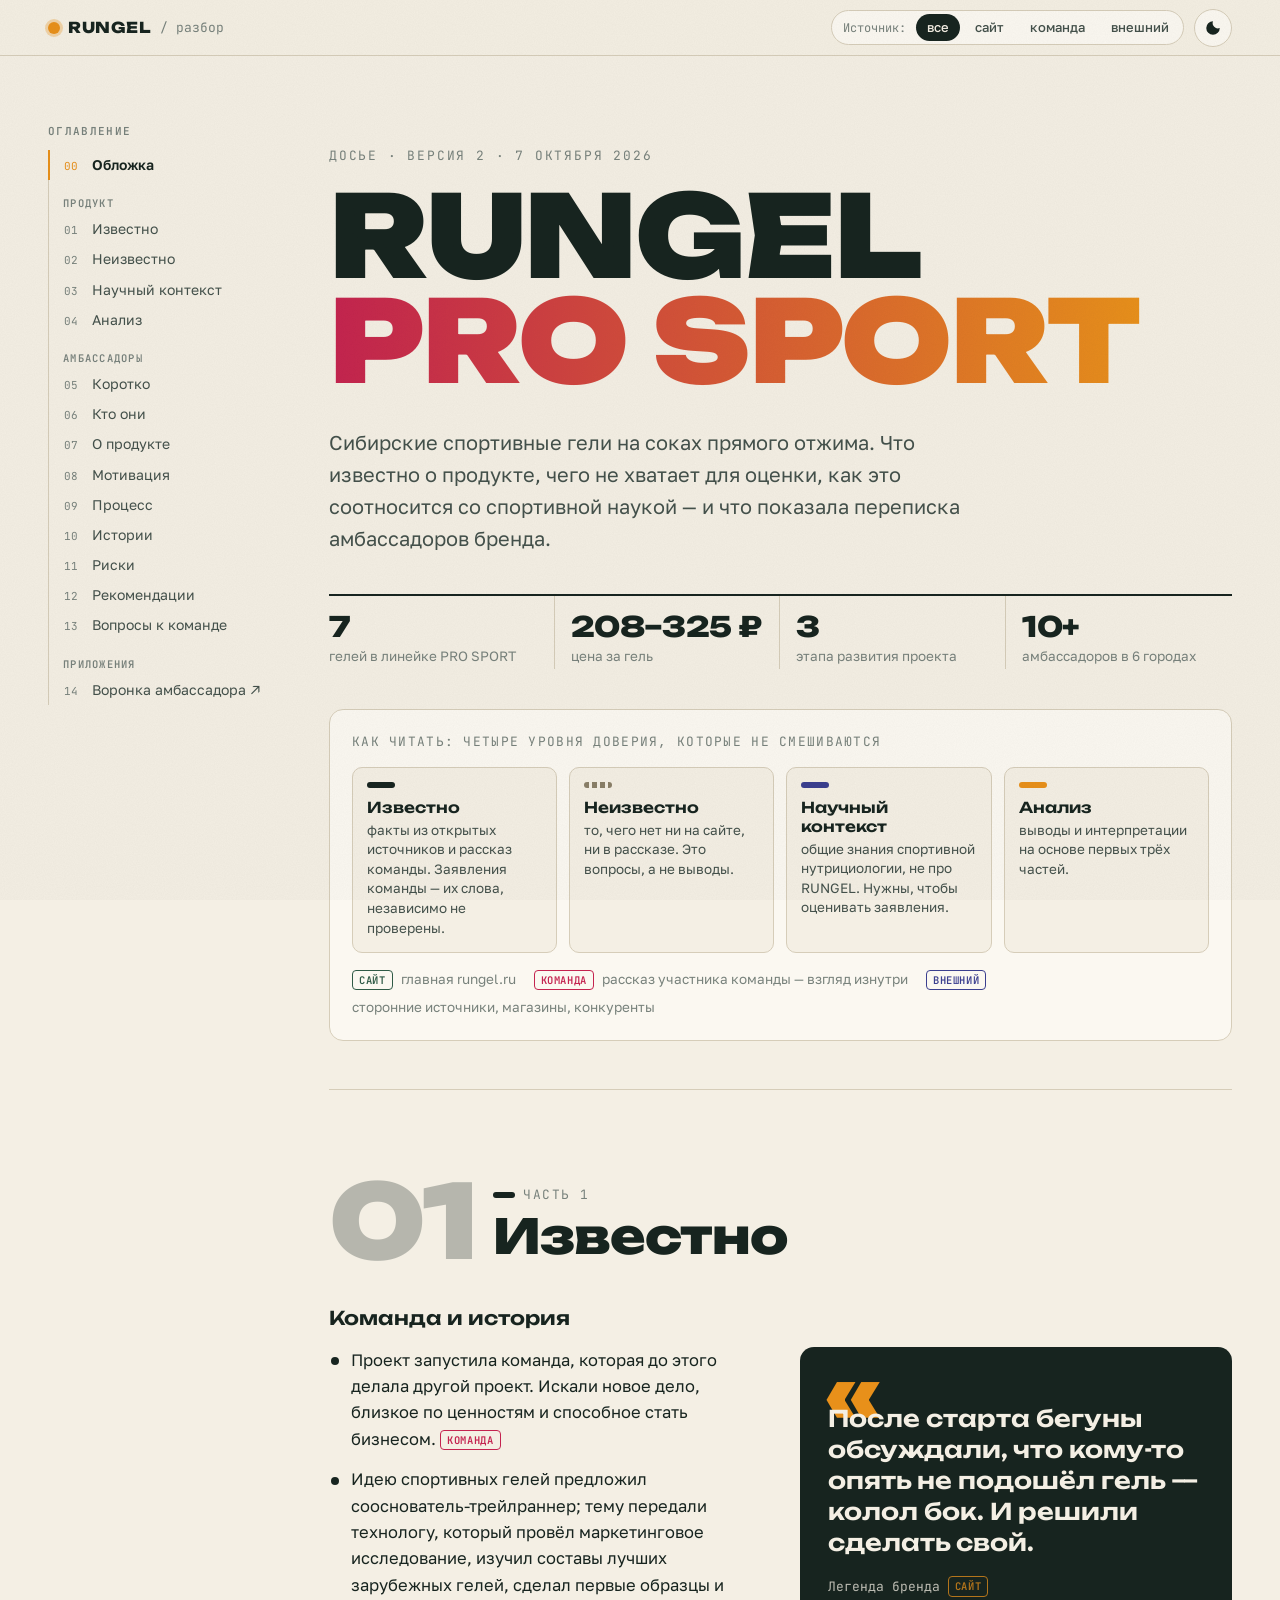
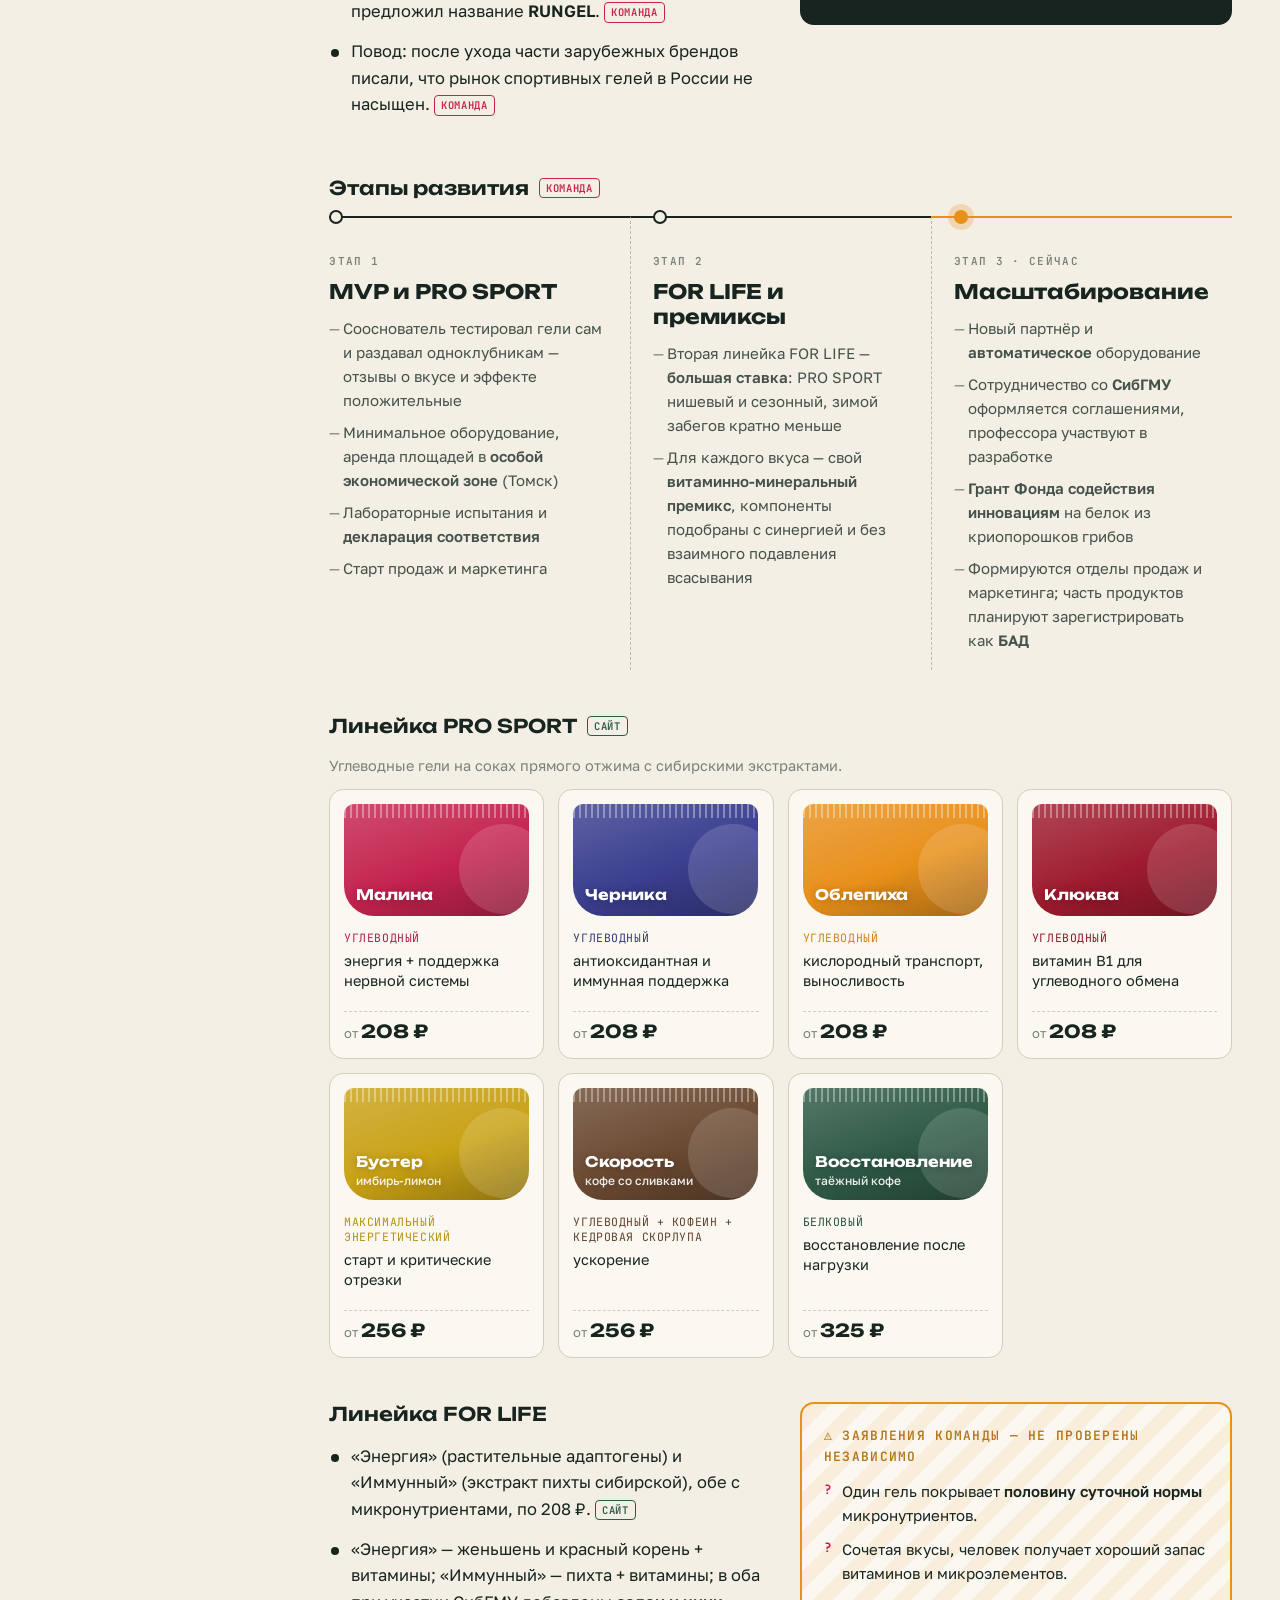
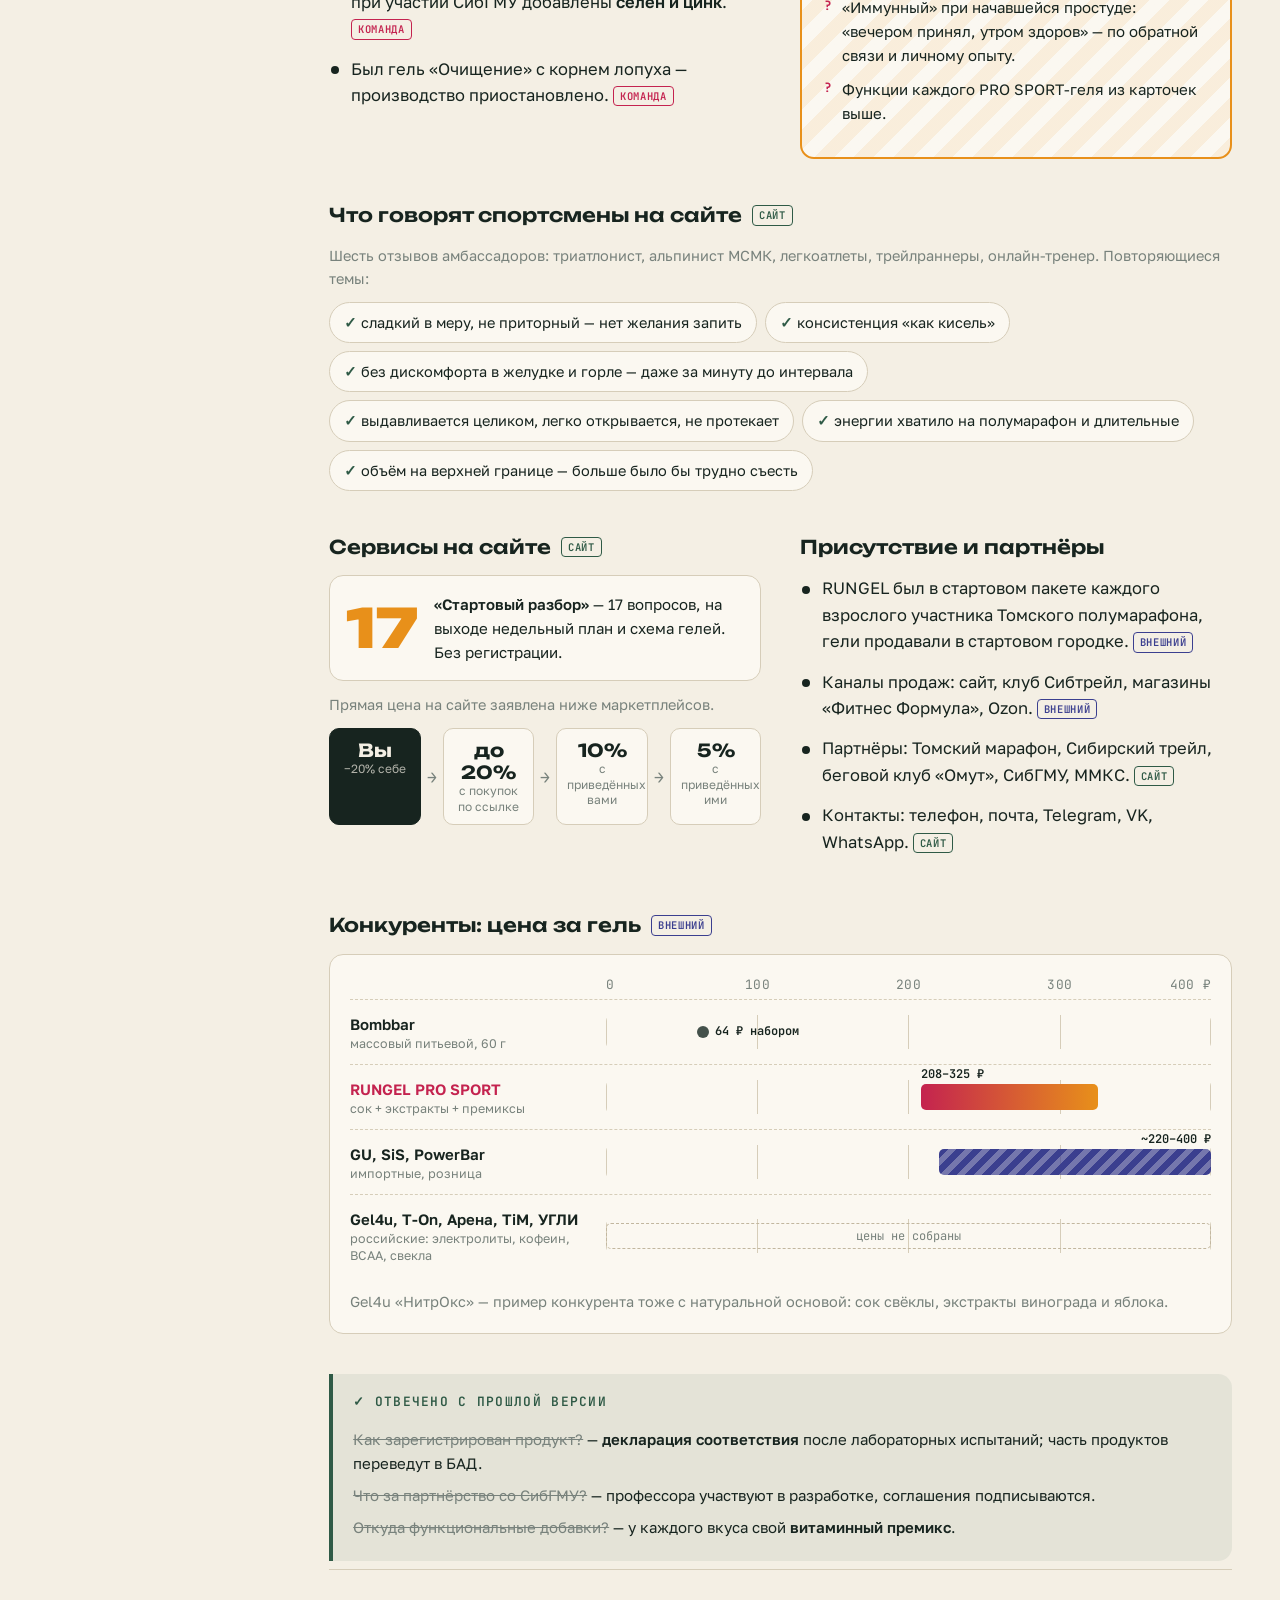
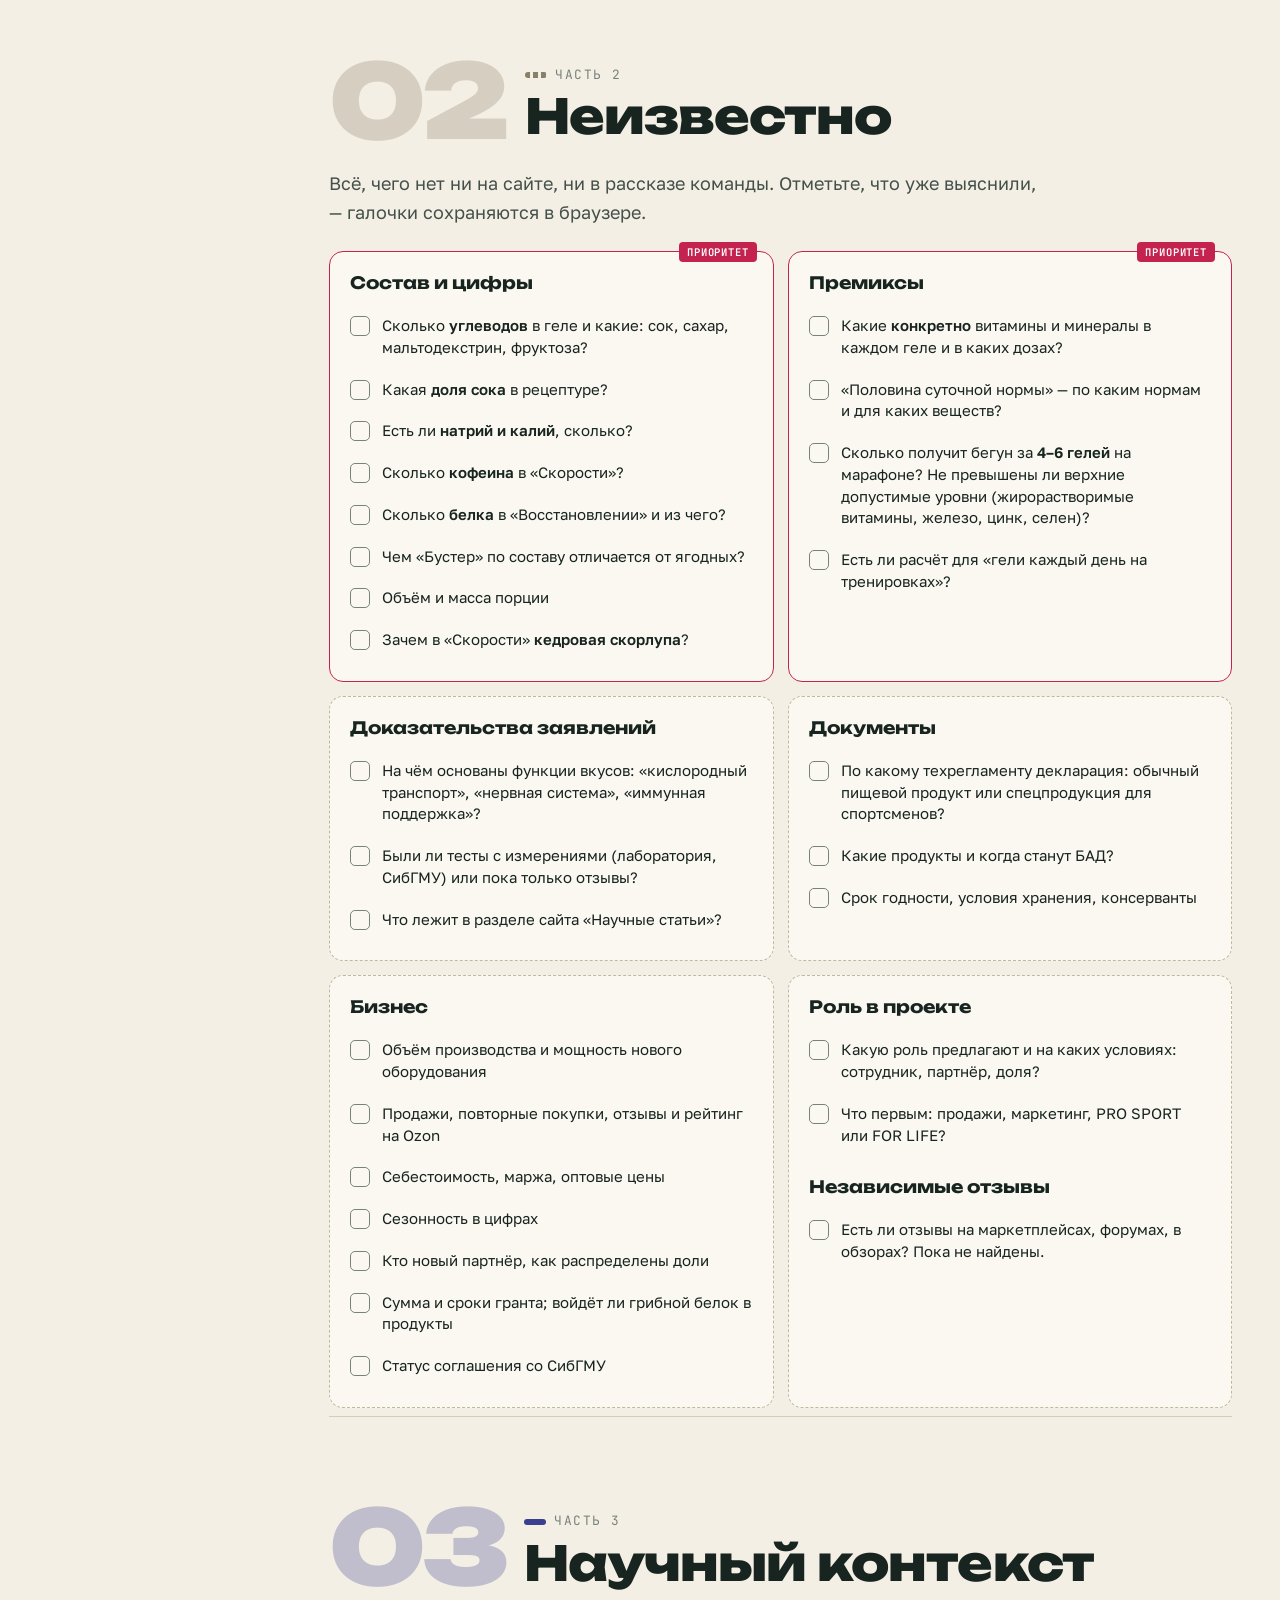
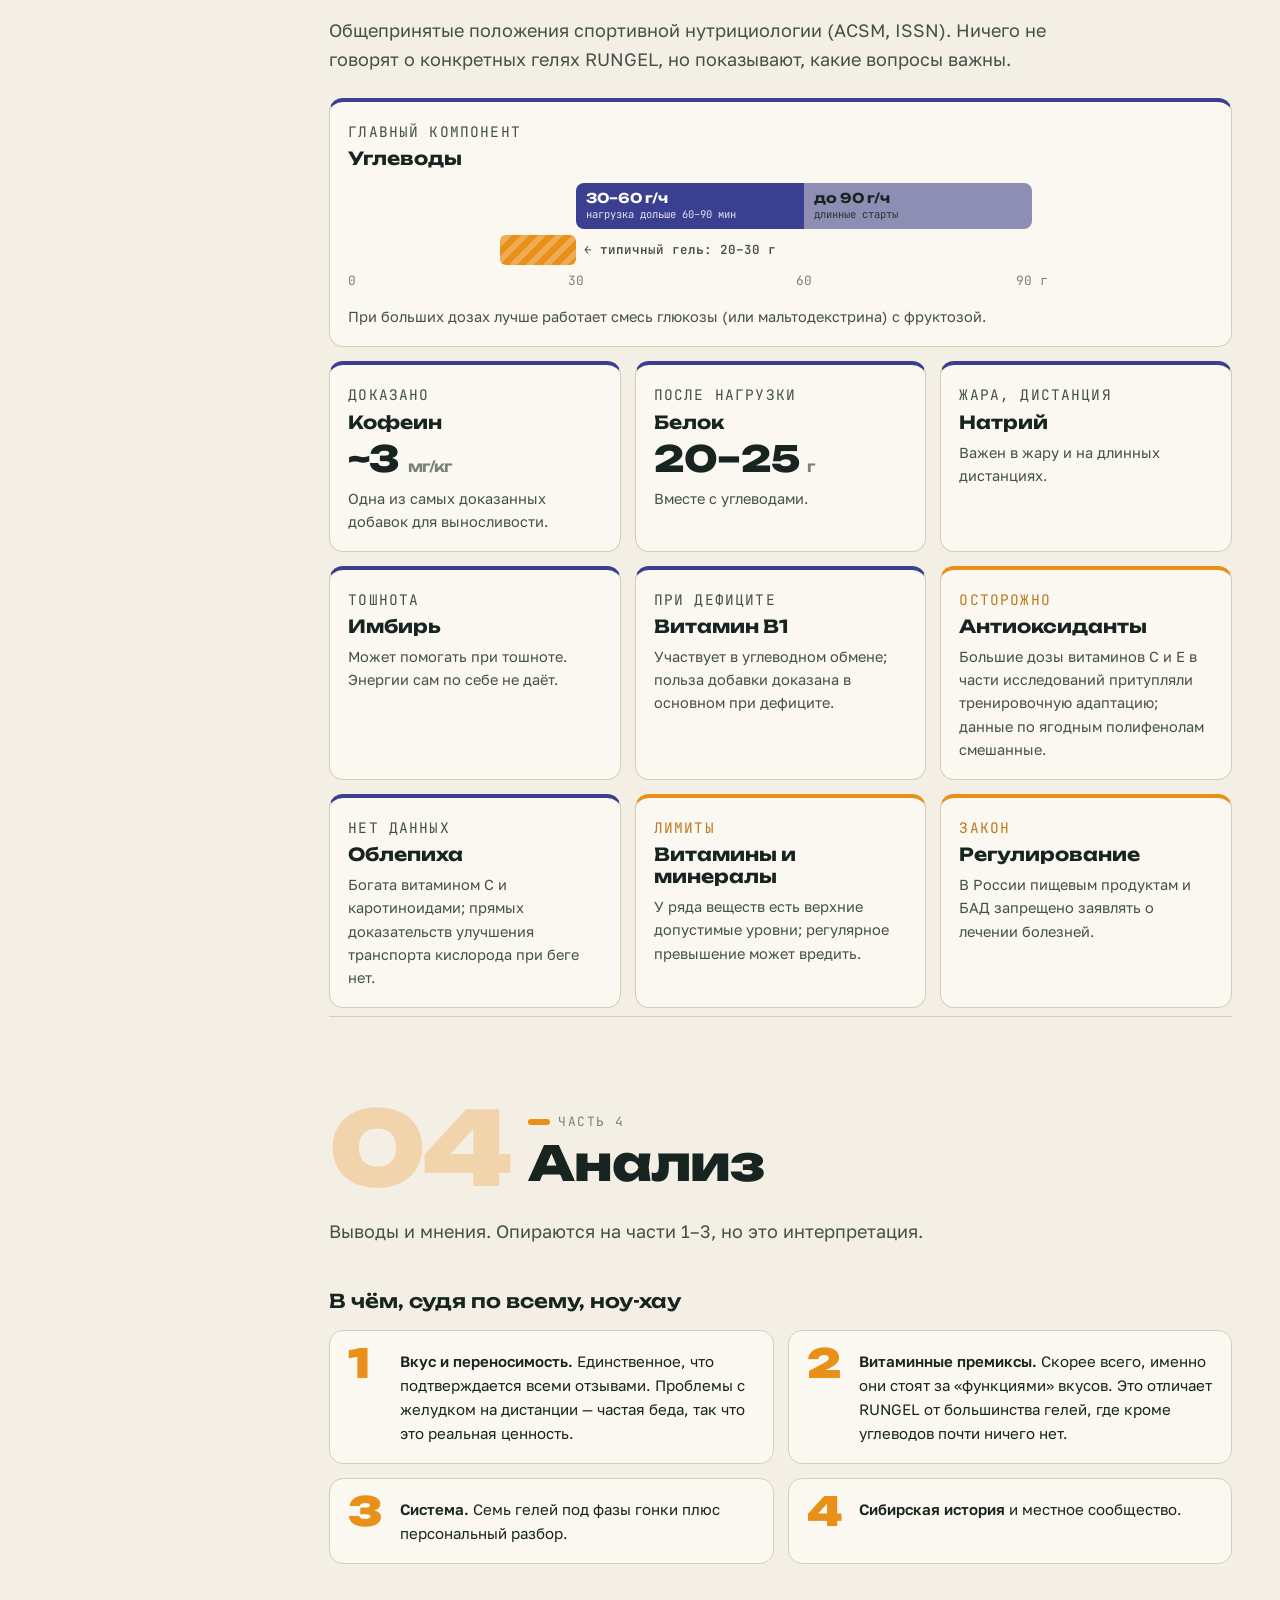
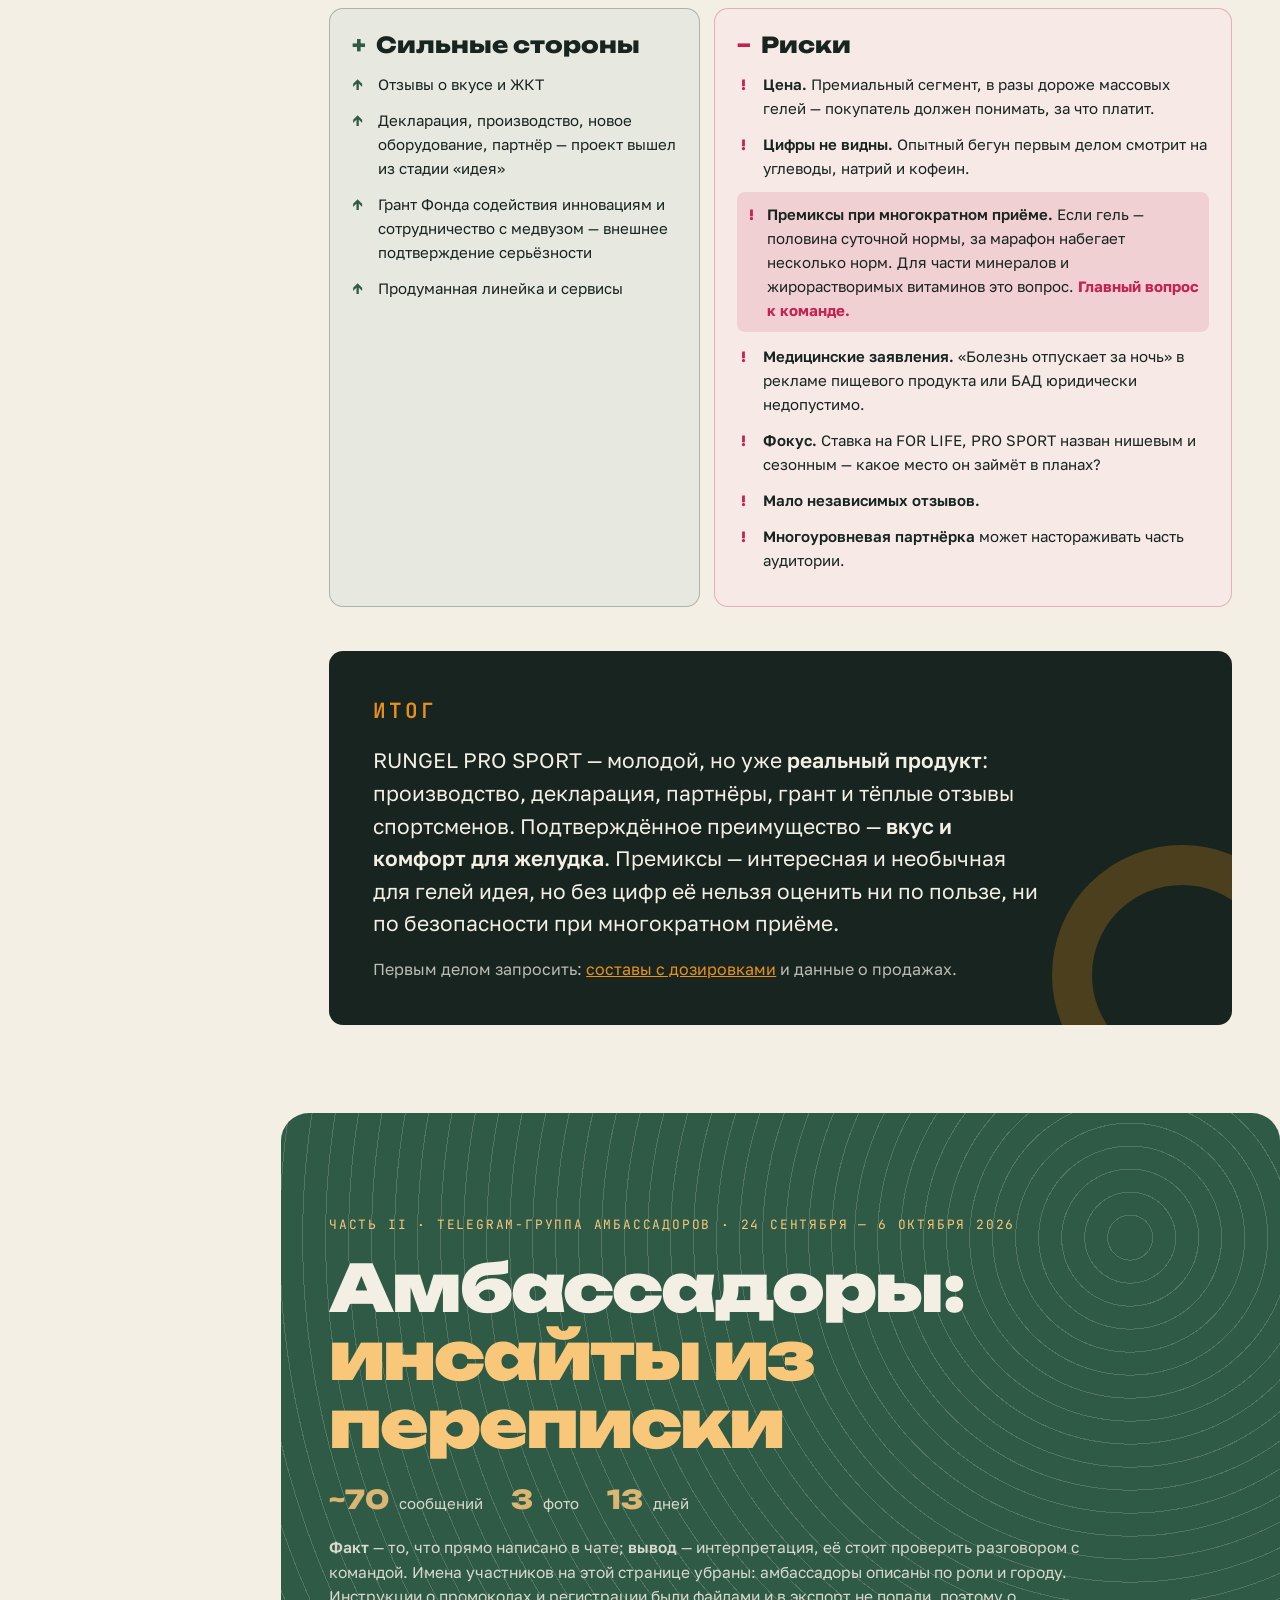
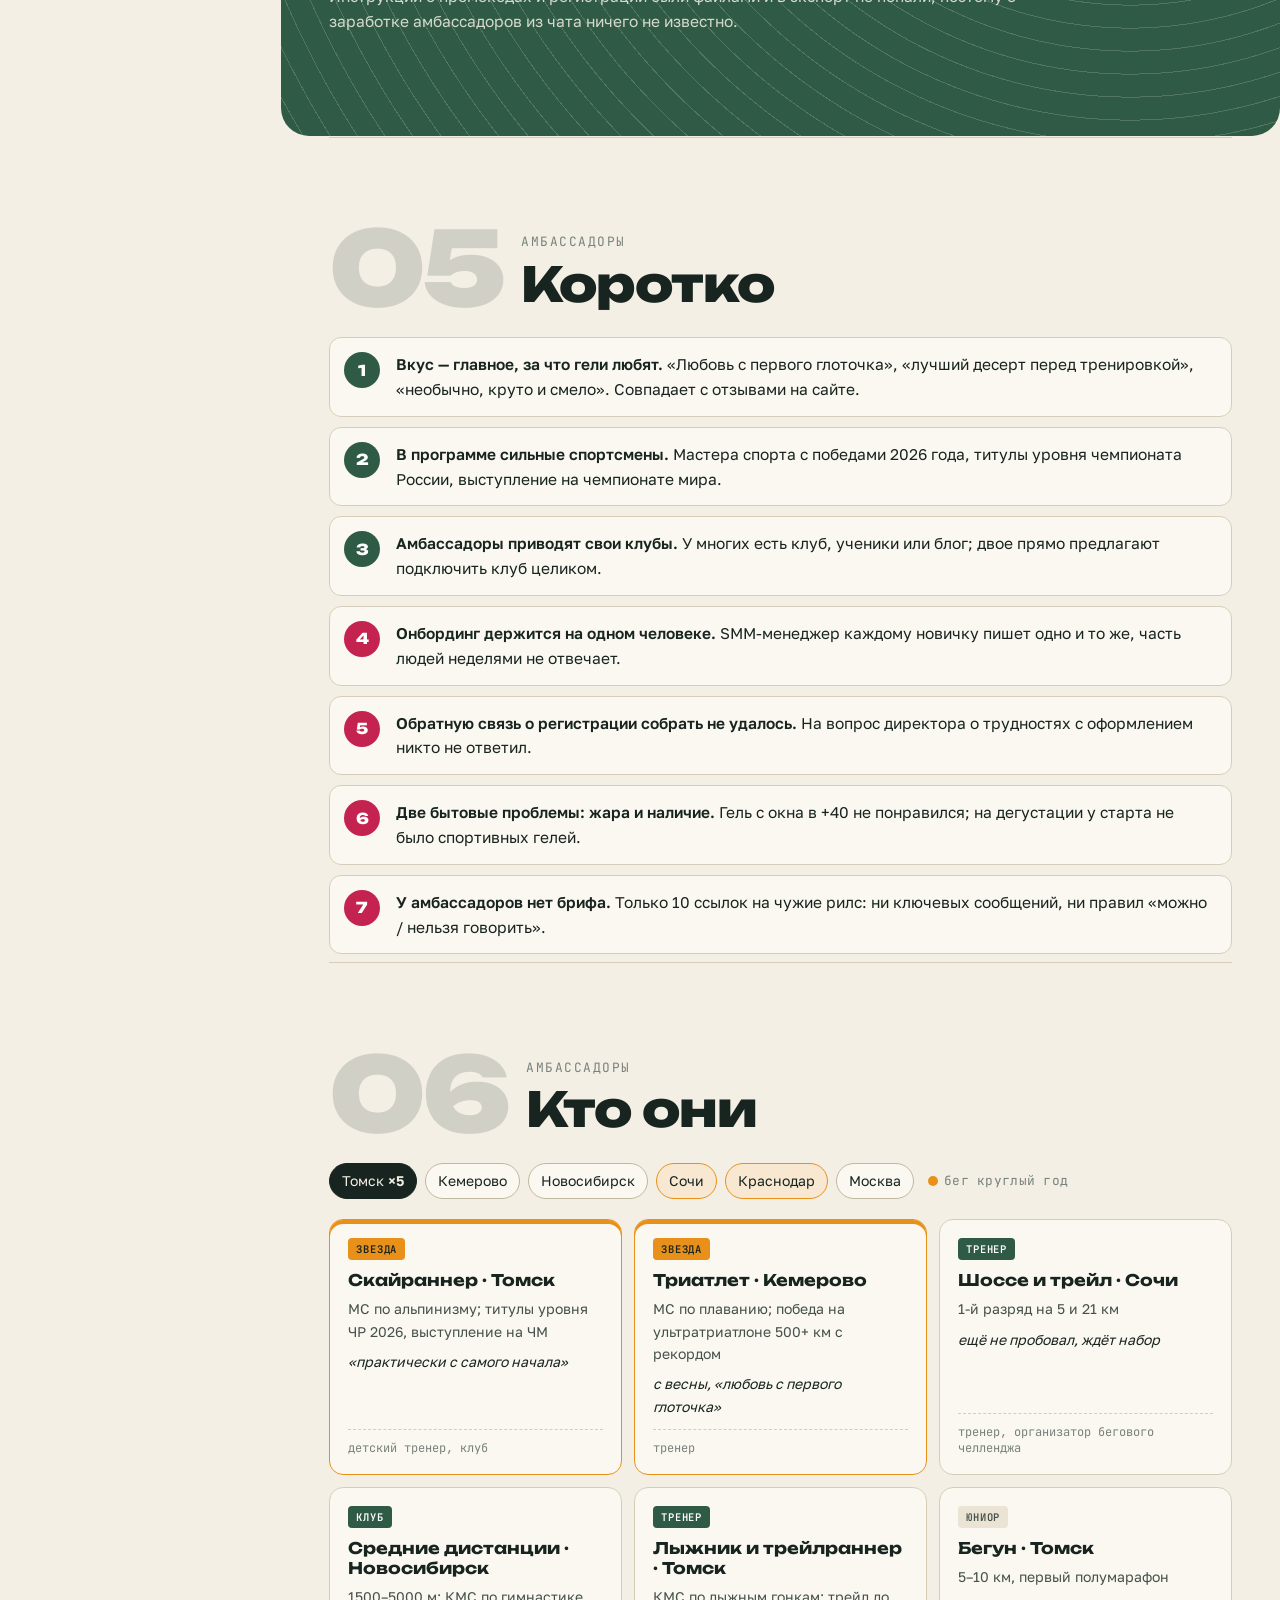
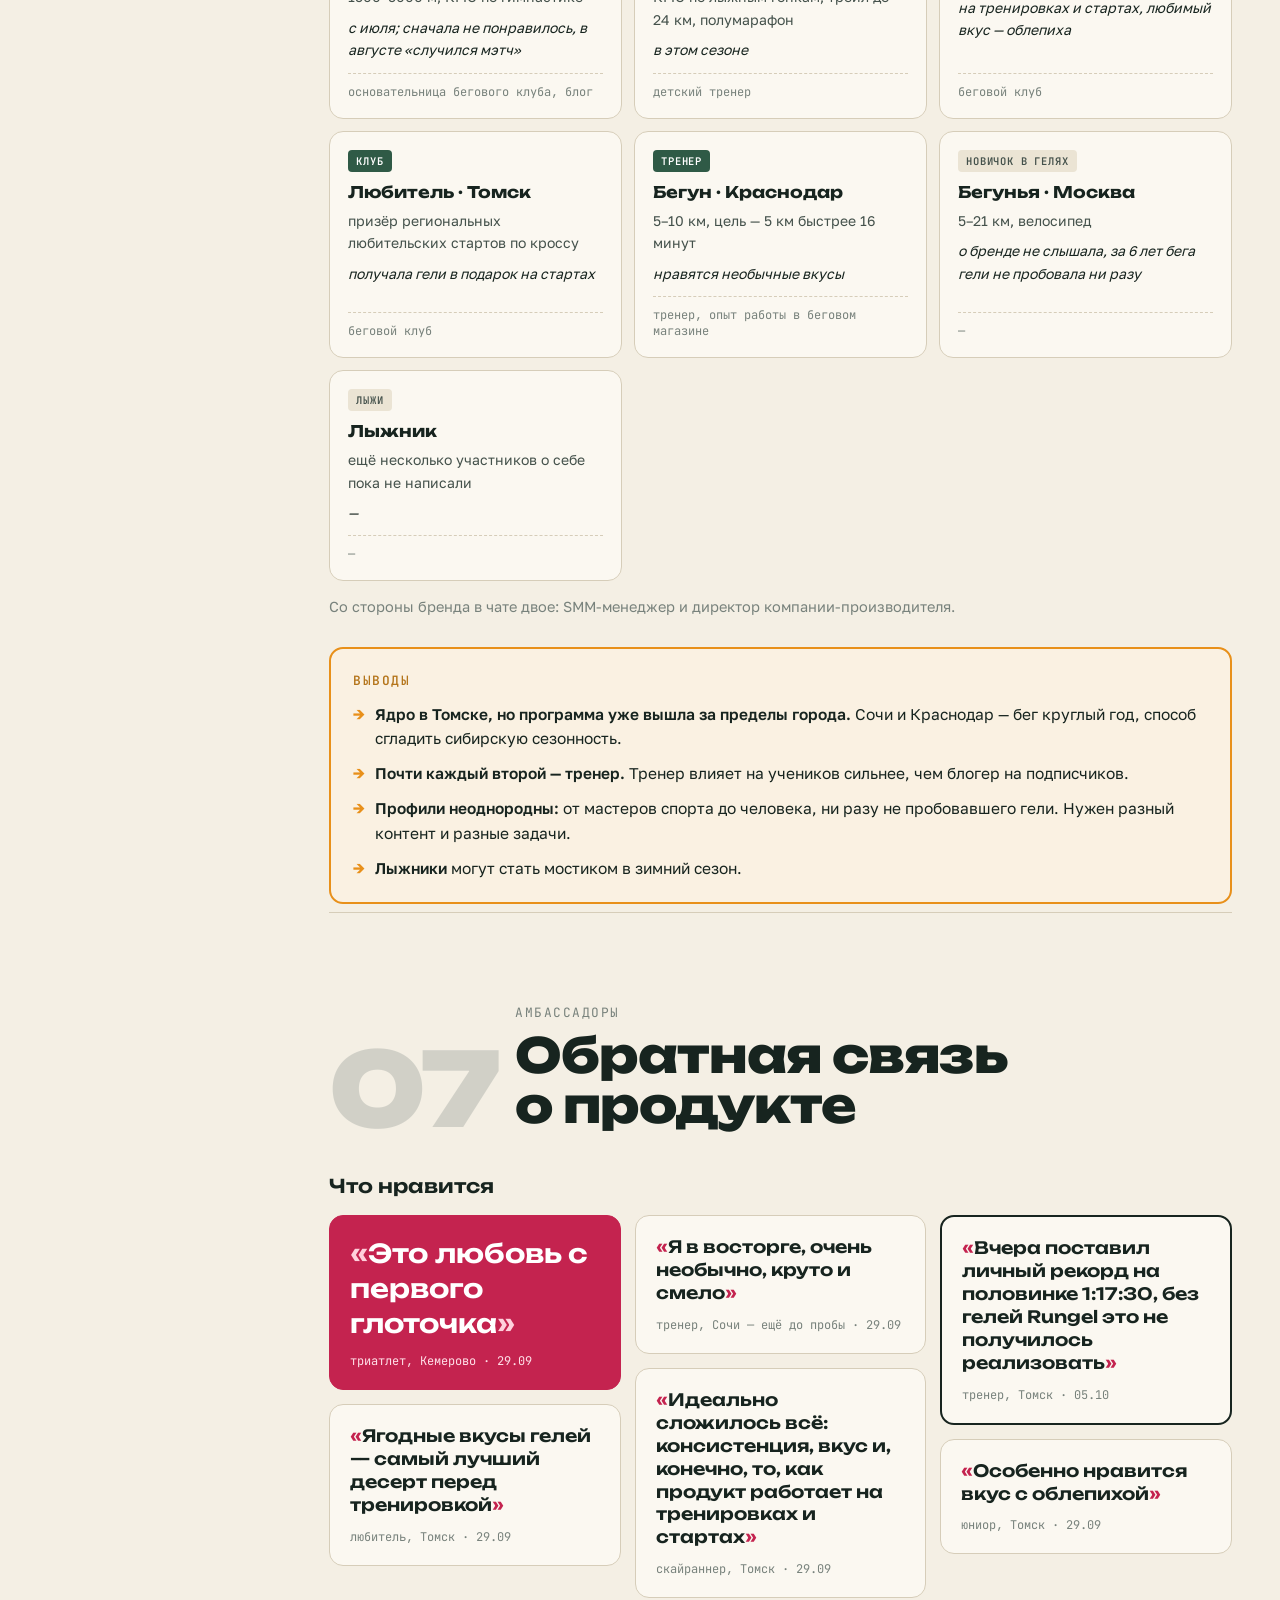
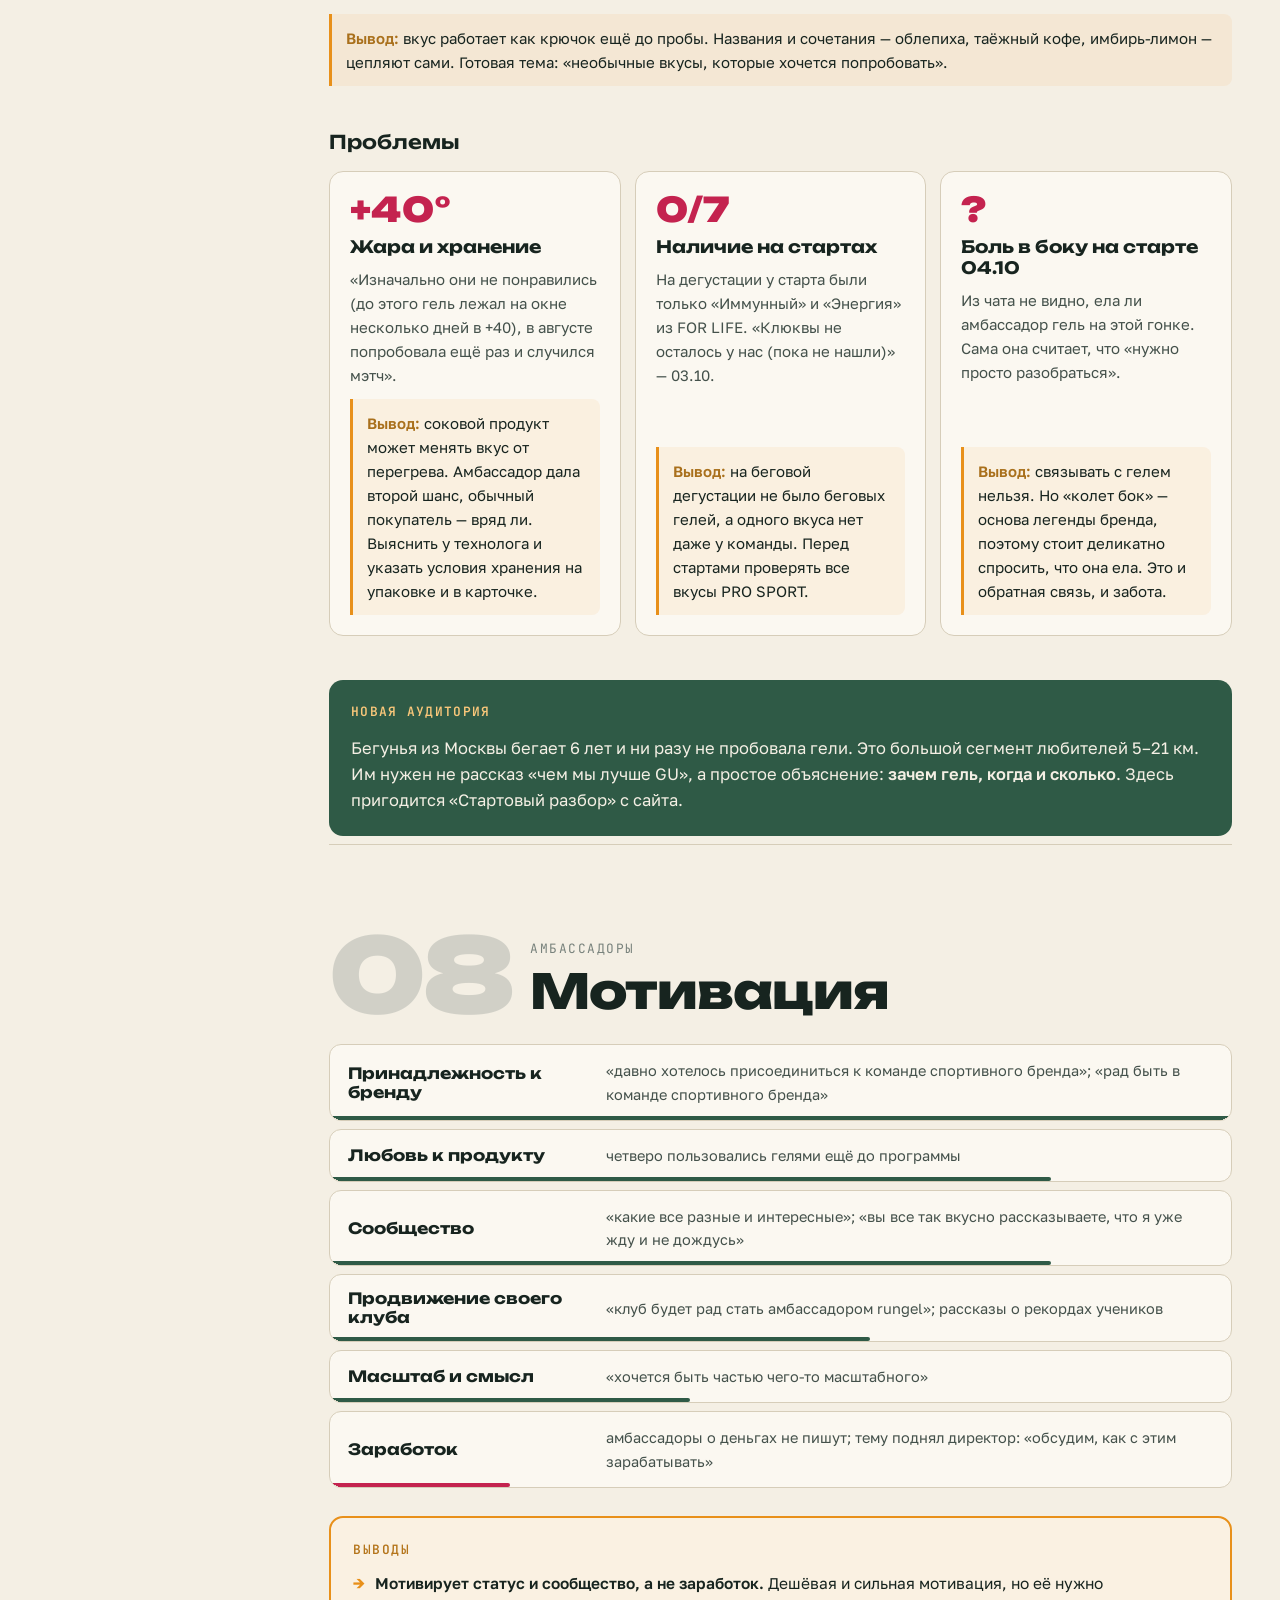
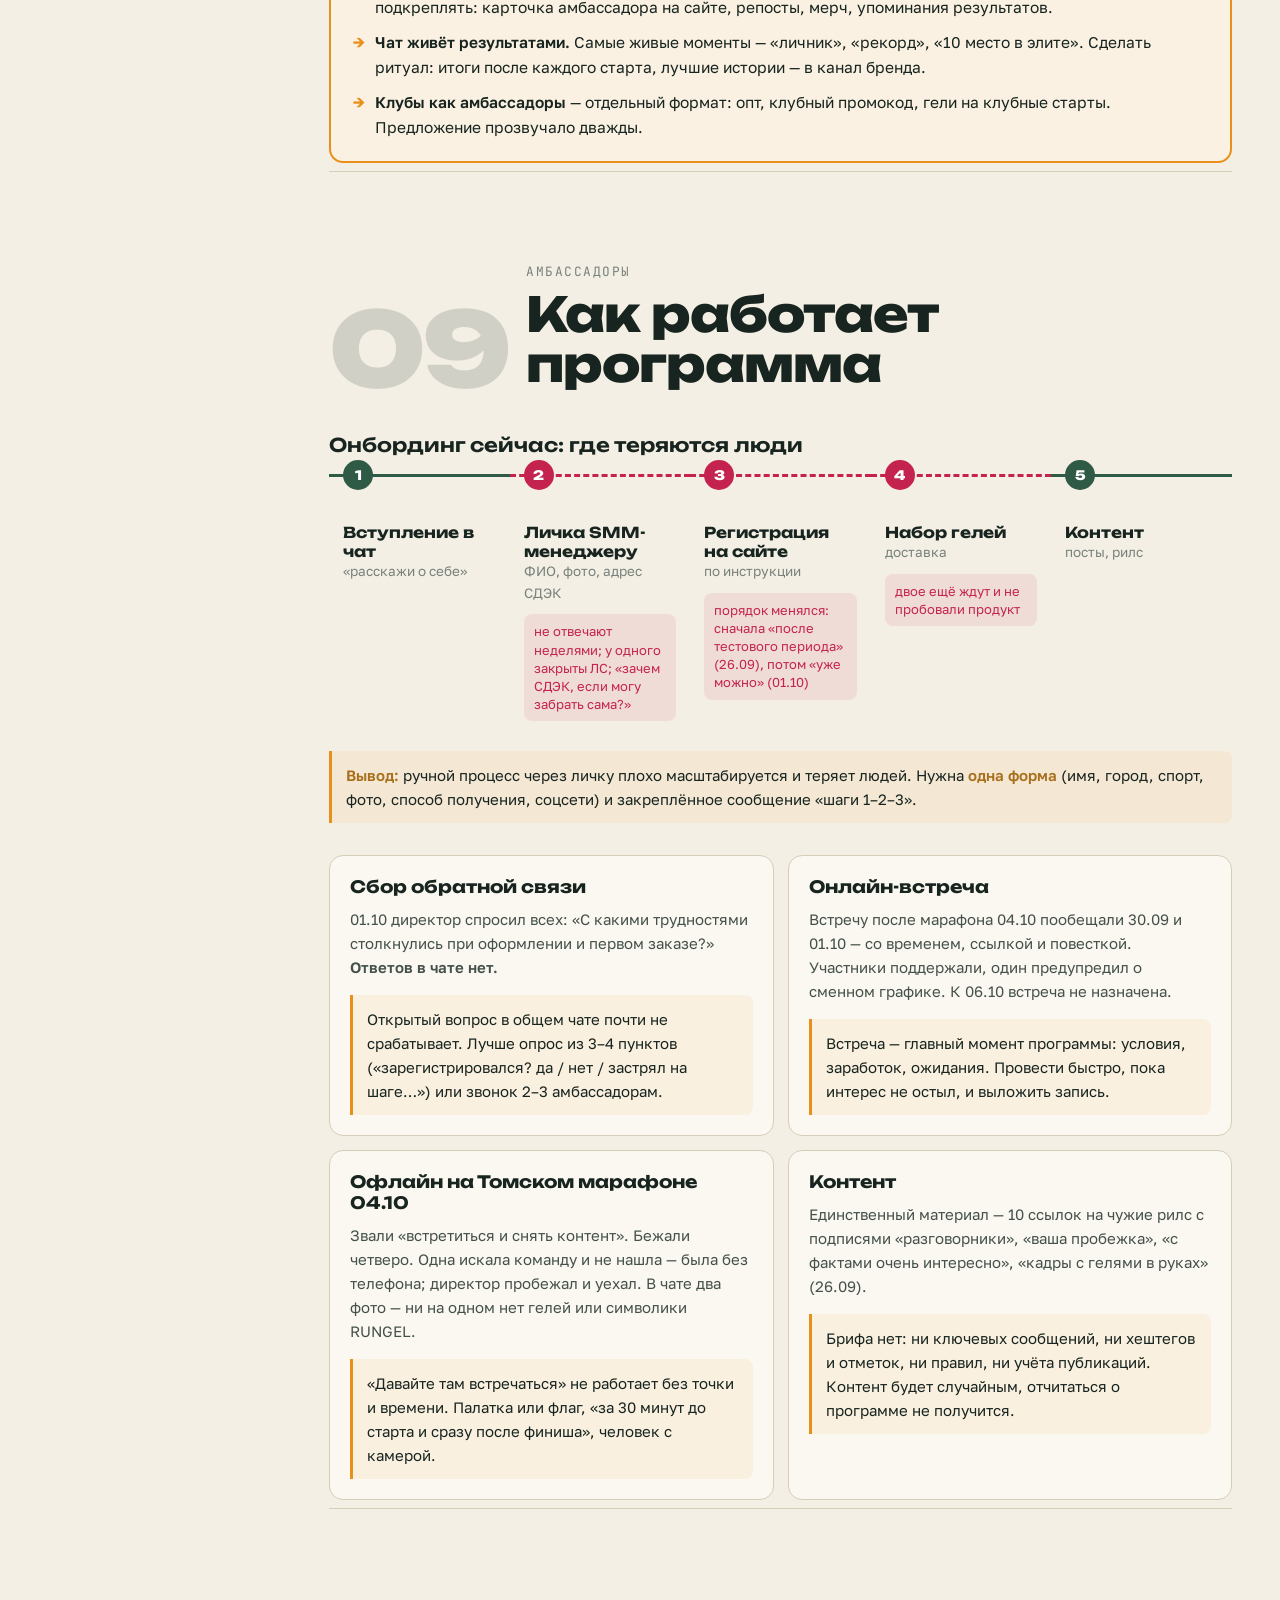
==== commit d4a33c24: "Добавить страницу воронки амбассадора Отдельная funnel.html в стиле досье: карта пути из 5 шагов, ро" ====
--- a/index.html
+++ b/index.html
@@ -12,6 +12,7 @@
   <link rel="stylesheet" href="assets/styles.css">
   <link rel="icon" href="data:image/svg+xml,%3Csvg xmlns='http://www.w3.org/2000/svg' viewBox='0 0 64 64'%3E%3Ccircle cx='32' cy='32' r='30' fill='%23E8901A'/%3E%3Cpath d='M20 44 L32 16 L44 44' fill='none' stroke='%2317241F' stroke-width='6' stroke-linejoin='round'/%3E%3C/svg%3E">
   <script>
+    // до отрисовки, чтобы не мигала тема; ключ общий с THEME_KEY в assets/script.js
     try { var t = localStorage.getItem('rg-theme'); if (t) document.documentElement.dataset.theme = t; } catch (e) {}
   </script>
 </head>
@@ -23,15 +24,15 @@
     <div class="topbar-tools">
       <div class="filter" role="group" aria-label="Подсветить источник">
         <span class="filter-label">Источник:</span>
-        <button data-filter="all" class="is-active">все</button>
-        <button data-filter="site">сайт</button>
-        <button data-filter="team">команда</button>
-        <button data-filter="ext">внешний</button>
+        <button type="button" data-filter="all" class="is-active">все</button>
+        <button type="button" data-filter="site">сайт</button>
+        <button type="button" data-filter="team">команда</button>
+        <button type="button" data-filter="ext">внешний</button>
       </div>
-      <button class="theme-toggle" aria-label="Сменить тему" title="Сменить тему">
+      <button type="button" class="theme-toggle" aria-label="Сменить тему" title="Сменить тему">
         <svg viewBox="0 0 24 24" width="18" height="18" aria-hidden="true"><path d="M12 3a9 9 0 1 0 9 9 7 7 0 0 1-9-9z" fill="currentColor"/></svg>
       </button>
-      <button class="menu-toggle" aria-label="Оглавление" aria-expanded="false">
+      <button type="button" class="menu-toggle" aria-label="Оглавление" aria-expanded="false">
         <span></span><span></span><span></span>
       </button>
     </div>
@@ -57,6 +58,8 @@
         <li><a href="#amb-risks"><b>11</b>Риски</a></li>
         <li><a href="#amb-recs"><b>12</b>Рекомендации</a></li>
         <li><a href="#questions"><b>13</b>Вопросы к команде</a></li>
+        <li class="toc-group">Приложения</li>
+        <li><a href="funnel.html"><b>14</b>Воронка амбассадора&nbsp;↗</a></li>
       </ol>
     </nav>
 
@@ -800,6 +803,15 @@
             </ol>
           </div>
         </div>
+
+        <a class="fn-teaser" href="funnel.html">
+          <div>
+            <p class="fn-teaser-label mono">Приложение · следующий шаг</p>
+            <b>Воронка амбассадора</b>
+            <span class="fn-teaser-sub">5 шагов от «узнал» до первой продажи: что делает человек и что делаем мы.</span>
+          </div>
+          <span class="fn-teaser-go" aria-hidden="true">→</span>
+        </a>
       </section>
 
       <!-- ============ 13 QUESTIONS ============ -->
--- a/assets/styles.css
+++ b/assets/styles.css
@@ -5,95 +5,56 @@
    ========================================================= */
 
 :root {
-  --paper: #f4efe4;
-  --paper-2: #ebe4d4;
-  --card: #fbf8f1;
-  --ink: #17241f;
-  --ink-2: #44514b;
-  --ink-3: #78827c;
-  --line: #d6cdb9;
-  --line-2: #c2b79f;
-
-  --raspberry: #c4234f;
-  --blueberry: #3b3f8f;
+  /* светлое и тёмное значение рядом; тему выбирает color-scheme ниже */
+  --paper: light-dark(#f4efe4, #111a16);
+  --paper-2: light-dark(#ebe4d4, #17221d);
+  --card: light-dark(#fbf8f1, #1a2621);
+  --ink: light-dark(#17241f, #ece6d8);
+  --ink-2: light-dark(#44514b, #bfc3b8);
+  --ink-3: light-dark(#78827c, #8b948d);
+  --line: light-dark(#d6cdb9, #2c3a33);
+  --line-2: light-dark(#c2b79f, #3b4b43);
+
+  --raspberry: light-dark(#c4234f, #ec4d78);
+  --blueberry: light-dark(#3b3f8f, #8a8fe6);
   --buckthorn: #e8901a;
-  --cranberry: #9e1b2f;
-  --ginger: #c9a215;
-  --coffee: #6b4a32;
-  --taiga: #2f5a46;
-
-  --known: #17241f;
+  --cranberry: light-dark(#9e1b2f, #e0566c);
+  --ginger: light-dark(#c9a215, #e4c445);
+  --coffee: light-dark(#6b4a32, #b88a66);
+  --taiga: light-dark(#2f5a46, #5fae89);
+
+  /* уровни доверия */
+  --known: var(--ink);
   --unknown: #8a7f68;
-  --science: #3b3f8f;
-  --analysis: #e8901a;
-
-  --site: #2f5a46;
-  --team: #c4234f;
-  --ext: #3b3f8f;
-
-  --good: #2f5a46;
-  --bad: #c4234f;
+  --science: var(--blueberry);
+  --analysis: var(--buckthorn);
+
+  /* источники */
+  --site: var(--taiga);
+  --team: var(--raspberry);
+  --ext: var(--blueberry);
+
+  --good: var(--taiga);
+  --bad: var(--raspberry);
 
   --display: "Unbounded", "Arial Black", sans-serif;
   --body: "Golos Text", "Segoe UI", sans-serif;
   --mono: "JetBrains Mono", ui-monospace, monospace;
 
+  /* не зависят от темы: текст на облепиховом фоне и на таёжно-зелёных блоках */
+  --on-accent: #17241f;
+  --on-dark: #f4efe4;
+  --sun: #f9c77a;
+
+  --ease-out: cubic-bezier(.2, .7, .1, 1);
   --radius: 14px;
   --gutter: clamp(16px, 4vw, 48px);
   --topbar-h: 56px;
-  color-scheme: light;
-}
-
-@media (prefers-color-scheme: dark) {
-  :root:not([data-theme="light"]) {
-    --paper: #111a16;
-    --paper-2: #17221d;
-    --card: #1a2621;
-    --ink: #ece6d8;
-    --ink-2: #bfc3b8;
-    --ink-3: #8b948d;
-    --line: #2c3a33;
-    --line-2: #3b4b43;
-    --known: #ece6d8;
-    --raspberry: #ec4d78;
-    --blueberry: #8a8fe6;
-    --cranberry: #e0566c;
-    --coffee: #b88a66;
-    --taiga: #5fae89;
-    --ginger: #e4c445;
-    --science: #8a8fe6;
-    --site: #5fae89;
-    --team: #ec4d78;
-    --ext: #8a8fe6;
-    --good: #5fae89;
-    --bad: #ec4d78;
-    color-scheme: dark;
-  }
-}
-:root[data-theme="dark"] {
-  --paper: #111a16;
-  --paper-2: #17221d;
-  --card: #1a2621;
-  --ink: #ece6d8;
-  --ink-2: #bfc3b8;
-  --ink-3: #8b948d;
-  --line: #2c3a33;
-  --line-2: #3b4b43;
-  --known: #ece6d8;
-  --raspberry: #ec4d78;
-  --blueberry: #8a8fe6;
-  --cranberry: #e0566c;
-  --coffee: #b88a66;
-  --taiga: #5fae89;
-  --ginger: #e4c445;
-  --science: #8a8fe6;
-  --site: #5fae89;
-  --team: #ec4d78;
-  --ext: #8a8fe6;
-  --good: #5fae89;
-  --bad: #ec4d78;
-  color-scheme: dark;
-}
+  color-scheme: light dark;
+}
+/* ручной выбор темы (кнопка в шапке) перекрывает системный */
+:root[data-theme="light"] { color-scheme: light; }
+:root[data-theme="dark"] { color-scheme: dark; }
 
 /* ---------- base ---------- */
 *, *::before, *::after { box-sizing: border-box; }
@@ -119,7 +80,11 @@
 p { margin: 0 0 .8em; }
 ul, ol { margin: 0; padding: 0; }
 .mono { font-family: var(--mono); font-size: .78em; letter-spacing: .02em; }
-::selection { background: var(--buckthorn); color: #17241f; }
+::selection { background: var(--buckthorn); color: var(--on-accent); }
+
+/* ---------- поверхность карточек ---------- */
+.legend, .gel, .service, .price-chart, .sci, .knowhow li, .brief li, .person,
+.quote, .problem, .motive, .case, .story, .risk, .rm-col, .fn-step, .fn-vid { background: var(--card); border: 1px solid var(--line); }
 
 /* ---------- progress ---------- */
 .progress { position: fixed; top: 0; left: 0; right: 0; height: 3px; z-index: 60; }
@@ -193,15 +158,15 @@
 .eyebrow { color: var(--ink-3); text-transform: uppercase; letter-spacing: .14em; margin-bottom: 18px; }
 /* размер от ширины колонки: «PRO SPORT» всегда помещается в одну строку */
 .hero-title { font-family: var(--display); font-weight: 900; font-size: clamp(34px, 12.6cqi, 132px); line-height: .92; letter-spacing: -.02em; margin-bottom: 28px; }
-.ht-line { display: block; white-space: nowrap; animation: rise .9s cubic-bezier(.2, .7, .1, 1) both; }
+.ht-line { display: block; white-space: nowrap; animation: rise .9s var(--ease-out) both; }
 .ht-accent {
   width: fit-content; padding-bottom: .04em; animation-delay: .12s;
   background: linear-gradient(90deg, var(--raspberry), var(--buckthorn));
   -webkit-background-clip: text; background-clip: text; color: transparent;
 }
-.hero-lead { max-width: 640px; font-size: clamp(17px, 1.6vw, 20px); color: var(--ink-2); animation: rise .9s .24s cubic-bezier(.2, .7, .1, 1) both; }
-
-.hero-stats { display: grid; grid-template-columns: repeat(4, minmax(0, 1fr)); margin: 40px 0; border-top: 2px solid var(--ink); animation: rise .9s .36s cubic-bezier(.2, .7, .1, 1) both; }
+.hero-lead { max-width: 640px; font-size: clamp(17px, 1.6vw, 20px); color: var(--ink-2); animation: rise .9s .24s var(--ease-out) both; }
+
+.hero-stats { display: grid; grid-template-columns: repeat(4, minmax(0, 1fr)); margin: 40px 0; border-top: 2px solid var(--ink); animation: rise .9s .36s var(--ease-out) both; }
 .stat { padding: 16px 16px 4px 0; border-right: 1px solid var(--line); }
 .stat + .stat { padding-left: 16px; }
 .stat:last-child { border-right: 0; }
@@ -210,7 +175,7 @@
 
 @keyframes rise { from { opacity: 0; transform: translateY(24px); } to { opacity: 1; transform: none; } }
 
-.legend { background: var(--card); border: 1px solid var(--line); border-radius: var(--radius); padding: 22px; animation: rise .9s .48s cubic-bezier(.2, .7, .1, 1) both; }
+.legend { border-radius: var(--radius); padding: 22px; animation: rise .9s .48s var(--ease-out) both; }
 .legend-title { color: var(--ink-3); text-transform: uppercase; letter-spacing: .1em; margin-bottom: 14px; }
 .legend-grid { display: grid; grid-template-columns: repeat(4, minmax(0, 1fr)); gap: 12px; }
 .lg { display: block; text-decoration: none; padding: 14px; border-radius: 10px; background: var(--paper); border: 1px solid var(--line); transition: transform .2s, border-color .2s; }
@@ -268,8 +233,7 @@
 .facts li { position: relative; padding: 0 0 14px 22px; }
 .facts li::before { content: ""; position: absolute; left: 2px; top: .65em; width: 8px; height: 8px; border-radius: 50%; background: var(--ink); }
 
-.legend-quote { margin: 0; padding: 28px; border-radius: var(--radius); background: var(--ink); color: var(--paper); position: relative; overflow: hidden; }
-.legend-quote { padding-top: 56px; }
+.legend-quote { margin: 0; padding: 56px 28px 28px; border-radius: var(--radius); background: var(--ink); color: var(--paper); position: relative; overflow: hidden; }
 .legend-quote::before { content: "«"; position: absolute; left: 24px; top: 12px; font: 900 72px/1 var(--display); color: var(--buckthorn); }
 .legend-quote p { font: 600 clamp(18px, 2vw, 23px)/1.35 var(--display); position: relative; }
 .legend-quote cite { font: normal 13px var(--mono); opacity: .75; display: flex; align-items: center; gap: 8px; }
@@ -291,19 +255,18 @@
 
 /* gels */
 .gels { display: grid; grid-template-columns: repeat(auto-fill, minmax(190px, 1fr)); gap: 14px; }
-.gel { background: var(--card); border: 1px solid var(--line); border-radius: var(--radius); padding: 14px; display: flex; flex-direction: column; transition: transform .25s, box-shadow .25s; }
+.gel { border-radius: var(--radius); padding: 14px; display: flex; flex-direction: column; transition: transform .25s, box-shadow .25s; }
 .gel:hover { transform: translateY(-4px) rotate(-.4deg); box-shadow: 0 14px 30px -18px var(--c); }
 .gel-pack {
   position: relative; height: 112px; border-radius: 10px 10px 30px 30px; margin-bottom: 14px; overflow: hidden;
   background: linear-gradient(160deg, color-mix(in srgb, var(--c) 82%, #fff) 0%, var(--c) 55%, color-mix(in srgb, var(--c) 70%, #000) 100%);
-  display: flex; align-items: flex-end; padding: 12px; color: #fff;
+  display: flex; align-items: flex-end; padding: 12px; color: #fff; container-type: inline-size;
 }
 .gel-pack::before { /* «отрывной» язычок стика */
   content: ""; position: absolute; top: 0; left: 0; right: 0; height: 14px;
   background: repeating-linear-gradient(90deg, rgba(255,255,255,.35) 0 2px, transparent 2px 6px);
 }
 .gel-pack::after { content: ""; position: absolute; right: -20px; top: 20px; width: 90px; height: 90px; border-radius: 50%; background: rgba(255,255,255,.14); }
-.gel-pack { container-type: inline-size; }
 .gel-pack span { font: 700 clamp(11px, 9cqi, 16px)/1.15 var(--display); position: relative; z-index: 1; min-width: 0; text-shadow: 0 1px 8px rgba(0,0,0,.25); }
 .gel-pack small { display: block; margin-top: 3px; font: 500 12px/1.2 var(--body); opacity: .9; }
 .gel-type { font: 11.5px var(--mono); text-transform: uppercase; letter-spacing: .05em; color: var(--c); margin-bottom: 6px; filter: brightness(.9); }
@@ -322,8 +285,8 @@
   border: 2px solid var(--buckthorn);
 }
 .callout-warn .callout-title { color: color-mix(in srgb, var(--buckthorn) 75%, var(--ink)); }
-.callout-opportunity { background: var(--taiga); color: #f4efe4; }
-.callout-opportunity .callout-title { color: #f9c77a; }
+.callout-opportunity { background: var(--taiga); color: var(--on-dark); }
+.callout-opportunity .callout-title { color: var(--sun); }
 .callout-opportunity p:last-child { margin: 0; font-size: 16.5px; }
 
 /* chips */
@@ -332,7 +295,7 @@
 .chip::before { content: "✓ "; color: var(--good); font-weight: 700; }
 
 /* services */
-.service { display: flex; gap: 16px; align-items: center; padding: 16px; background: var(--card); border: 1px solid var(--line); border-radius: var(--radius); margin-bottom: 12px; }
+.service { display: flex; gap: 16px; align-items: center; padding: 16px; border-radius: var(--radius); margin-bottom: 12px; }
 .service-big { font: 900 54px/1 var(--display); color: var(--buckthorn); }
 .service p { margin: 0; font-size: 15px; }
 .referral { display: flex; align-items: stretch; gap: 6px; flex-wrap: wrap; }
@@ -344,7 +307,7 @@
 .ref-arrow { align-self: center; color: var(--ink-3); font-family: var(--mono); }
 
 /* price chart */
-.price-chart { background: var(--card); border: 1px solid var(--line); border-radius: var(--radius); padding: 20px; }
+.price-chart { border-radius: var(--radius); padding: 20px; }
 .pc-axis, .pc-row { display: grid; grid-template-columns: 240px minmax(0, 1fr); gap: 16px; align-items: center; }
 .pc-axis { color: var(--ink-3); margin-bottom: 6px; }
 .pc-axis::before { content: ""; }
@@ -365,7 +328,7 @@
 .pc-bar {
   position: absolute; top: 4px; bottom: 4px; border-radius: 5px;
   left: calc(var(--from) / 400 * 100%); width: calc((var(--to) - var(--from)) / 400 * 100%);
-  background: var(--ink-3); transform-origin: left; animation: grow 1s cubic-bezier(.2, .7, .1, 1) both;
+  background: var(--ink-3); transform-origin: left; animation: grow 1s var(--ease-out) both;
 }
 .pc-bar em { position: absolute; left: 0; bottom: calc(100% + 2px); font: normal 600 12px var(--mono); white-space: nowrap; color: var(--ink); }
 .pc-point { width: 12px; height: 12px; top: 11px; border-radius: 50%; background: var(--ink-2); margin-left: -6px; }
@@ -409,11 +372,11 @@
 
 /* ---------- science ---------- */
 .sci-grid { display: grid; grid-template-columns: repeat(3, minmax(0, 1fr)); gap: 14px; margin-top: 24px; }
-.sci { background: var(--card); border: 1px solid var(--line); border-top: 4px solid var(--science); border-radius: var(--radius); padding: 18px; }
+.sci { border-top: 4px solid var(--science); border-radius: var(--radius); padding: 18px; }
 .sci p { font-size: 14.5px; color: var(--ink-2); margin-bottom: 0; }
 .sci h4 { font: 700 18px var(--display); margin: 2px 0 8px; }
-.sci-tag { color: var(--science); text-transform: uppercase; letter-spacing: .08em; margin-bottom: 4px !important; }
-.sci-num { font: 800 36px/1 var(--display) !important; color: var(--ink) !important; margin: 4px 0 10px !important; letter-spacing: -.02em; }
+.sci .sci-tag { text-transform: uppercase; letter-spacing: .08em; margin-bottom: 4px; }
+.sci .sci-num { font: 800 36px/1 var(--display); color: var(--ink); margin: 4px 0 10px; letter-spacing: -.02em; }
 .sci-num small { font-size: 15px; font-weight: 600; color: var(--ink-3); }
 .sci-wide { grid-column: 1 / -1; }
 .sci-caution { border-top-color: var(--buckthorn); }
@@ -425,12 +388,12 @@
 .cs-zone, .cs-gel span {
   position: absolute; top: 0; bottom: 0; left: calc(var(--a) / 100 * 100%); width: calc((var(--b) - var(--a)) / 100 * 100%);
   display: flex; flex-direction: column; justify-content: center; padding: 0 10px; font: 700 13.5px/1.15 var(--display); color: #fff; white-space: nowrap;
-  animation: grow 1s cubic-bezier(.2, .7, .1, 1) both; transform-origin: left;
+  animation: grow 1s var(--ease-out) both; transform-origin: left;
 }
 .cs-zone small { font: 400 10.5px var(--mono); opacity: .85; overflow: hidden; text-overflow: ellipsis; }
 .cs-base { background: var(--science); border-radius: 8px 0 0 8px; }
 .cs-long { background: color-mix(in srgb, var(--science) 55%, var(--paper)); color: var(--ink); border-radius: 0 8px 8px 0; animation-delay: .2s; }
-.cs-gel span { background: repeating-linear-gradient(-45deg, var(--buckthorn) 0 6px, color-mix(in srgb, var(--buckthorn) 75%, #fff) 6px 12px); color: #17241f; border-radius: 6px; font-size: 12px; }
+.cs-gel span { background: repeating-linear-gradient(-45deg, var(--buckthorn) 0 6px, color-mix(in srgb, var(--buckthorn) 75%, #fff) 6px 12px); color: var(--on-accent); border-radius: 6px; font-size: 12px; }
 .cs-gel em { position: absolute; left: calc(30% + 8px); top: 0; line-height: 30px; font: normal 600 12.5px/30px var(--mono); color: var(--ink-2); white-space: nowrap; }
 .cs-axis { position: relative; height: 1.4em; color: var(--ink-3); margin-top: 6px; }
 .cs-axis span { position: absolute; transform: translateX(-50%); white-space: nowrap; }
@@ -441,7 +404,7 @@
 
 /* ---------- analysis ---------- */
 .knowhow { list-style: none; counter-reset: k; display: grid; grid-template-columns: repeat(2, minmax(0, 1fr)); gap: 14px; }
-.knowhow li { counter-increment: k; position: relative; padding: 18px 18px 18px 70px; background: var(--card); border: 1px solid var(--line); border-radius: var(--radius); font-size: 15px; }
+.knowhow li { counter-increment: k; position: relative; padding: 18px 18px 18px 70px; border-radius: var(--radius); font-size: 15px; }
 .knowhow li::before { content: counter(k); position: absolute; left: 18px; top: 12px; font: 900 40px/1 var(--display); color: var(--analysis); }
 
 .versus { display: grid; grid-template-columns: minmax(0, 1fr) minmax(0, 1.4fr); gap: 14px; margin-top: 44px; }
@@ -455,37 +418,37 @@
 .vs-minus { background: color-mix(in srgb, var(--bad) 7%, var(--card)); border: 1px solid color-mix(in srgb, var(--bad) 30%, transparent); }
 .vs-minus h4::before { content: "−"; color: var(--bad); }
 .vs-minus li::before { content: "!"; position: absolute; left: 4px; color: var(--bad); font-weight: 800; }
-.vs-key { background: color-mix(in srgb, var(--bad) 12%, transparent); border-radius: 8px; padding: 10px 10px 10px 30px !important; margin-bottom: 12px; }
-.vs-key::before { top: 10px; left: 12px !important; }
+.vs-col .vs-key { background: color-mix(in srgb, var(--bad) 12%, transparent); border-radius: 8px; padding: 10px 10px 10px 30px; margin-bottom: 12px; }
+.vs-col .vs-key::before { top: 10px; left: 12px; }
 .vs-key em { font-style: normal; font-weight: 700; color: var(--bad); }
 
 .verdict { margin: 44px 0 0; padding: clamp(24px, 4vw, 44px); border-radius: var(--radius); background: var(--ink); color: var(--paper); position: relative; overflow: hidden; }
 .verdict::after { content: ""; position: absolute; right: -80px; bottom: -80px; width: 260px; height: 260px; border-radius: 50%; border: 40px solid var(--buckthorn); opacity: .25; }
 .verdict-label { color: var(--buckthorn); text-transform: uppercase; letter-spacing: .14em; font-weight: 600; }
 .verdict p { font-size: clamp(17px, 1.8vw, 21px); line-height: 1.55; max-width: min(820px, calc(100% - 140px)); position: relative; z-index: 1; }
-.verdict-next { margin: 0; font-size: 16px !important; color: color-mix(in srgb, var(--paper) 75%, transparent); }
+.verdict .verdict-next { margin: 0; font-size: 16px; color: color-mix(in srgb, var(--paper) 75%, transparent); }
 .verdict-next a { color: var(--buckthorn); }
 
 /* ---------- divider ---------- */
 .divider {
   margin: 80px calc(var(--gutter) * -1) 0; padding: clamp(48px, 8vw, 110px) var(--gutter);
-  background: var(--taiga); color: #f4efe4; border-radius: 28px; position: relative; overflow: hidden; container-type: inline-size;
+  background: var(--taiga); color: var(--on-dark); border-radius: 28px; position: relative; overflow: hidden; container-type: inline-size;
 }
 .divider::before {
   content: ""; position: absolute; inset: 0; opacity: .18;
-  background: repeating-radial-gradient(circle at 85% 20%, transparent 0 22px, #f4efe4 22px 23px);
+  background: repeating-radial-gradient(circle at 85% 20%, transparent 0 22px, var(--on-dark) 22px 23px);
 }
 .divider > * { position: relative; }
-.divider .eyebrow { color: #f9c77a; }
+.divider .eyebrow { color: var(--sun); }
 .divider-title { font: 900 clamp(24px, 7.2cqi, 80px)/1.05 var(--display); letter-spacing: -.03em; margin-bottom: 24px; }
-.divider-title span { display: block; color: #f9c77a; }
+.divider-title span { display: block; color: var(--sun); }
 .divider-meta { display: flex; flex-wrap: wrap; gap: 10px 28px; margin-bottom: 20px; font-size: 15px; opacity: .85; }
-.divider-meta b { font: 800 26px var(--display); margin-right: 6px; color: #f9c77a; }
+.divider-meta b { font: 800 26px var(--display); margin-right: 6px; color: var(--sun); }
 .divider-note { max-width: 760px; font-size: 15.5px; opacity: .85; margin: 0; }
 
 /* ---------- ambassadors ---------- */
 .brief { list-style: none; counter-reset: b; display: grid; gap: 10px; }
-.brief li { counter-increment: b; position: relative; min-height: 64px; padding: 14px 18px 14px 66px; background: var(--card); border: 1px solid var(--line); border-radius: 12px; font-size: 15.5px; }
+.brief li { counter-increment: b; position: relative; min-height: 64px; padding: 14px 18px 14px 66px; border-radius: 12px; font-size: 15.5px; }
 .brief li::before { content: counter(b); position: absolute; left: 14px; top: 14px; display: grid; place-items: center; width: 36px; height: 36px; border-radius: 50%; font: 800 15px var(--display); color: #fff; }
 .b-good::before { background: var(--good); }
 .b-bad::before { background: var(--bad); }
@@ -500,11 +463,11 @@
 
 .people { display: grid; grid-template-columns: repeat(auto-fill, minmax(230px, 1fr)); gap: 12px; }
 .people + .note { margin-top: 14px; }
-.person { background: var(--card); border: 1px solid var(--line); border-radius: var(--radius); padding: 18px; position: relative; display: flex; flex-direction: column; transition: transform .25s; }
+.person { border-radius: var(--radius); padding: 18px; position: relative; display: flex; flex-direction: column; transition: transform .25s; }
 .person:hover { transform: translateY(-3px); }
 .person h4 { font: 700 16px/1.25 var(--display); margin: 10px 0 8px; }
 .p-badge { align-self: flex-start; font: 600 10.5px var(--mono); text-transform: uppercase; letter-spacing: .08em; padding: 4px 8px; border-radius: 4px; }
-.p-star .p-badge { background: var(--buckthorn); color: #17241f; }
+.p-star .p-badge { background: var(--buckthorn); color: var(--on-accent); }
 .p-coach .p-badge { background: var(--taiga); color: #fff; }
 .p-fan .p-badge { background: var(--paper-2); color: var(--ink-2); }
 .p-star { border-color: var(--buckthorn); box-shadow: inset 0 4px 0 var(--buckthorn); }
@@ -520,7 +483,7 @@
 .insights li:last-child { padding-bottom: 0; }
 
 .quotes { columns: 3 260px; column-gap: 14px; }
-.quote { break-inside: avoid; margin: 0 0 14px; padding: 20px; border-radius: var(--radius); background: var(--card); border: 1px solid var(--line); }
+.quote { break-inside: avoid; margin: 0 0 14px; padding: 20px; border-radius: var(--radius); }
 .quote blockquote { margin: 0 0 12px; font: 600 17px/1.35 var(--display); }
 .quote blockquote::before { content: "«"; color: var(--raspberry); }
 .quote blockquote::after { content: "»"; color: var(--raspberry); }
@@ -536,18 +499,17 @@
 .fact { font-size: 15px; color: var(--ink-2); }
 
 .problems { display: grid; grid-template-columns: repeat(3, minmax(0, 1fr)); gap: 14px; }
-.problem { background: var(--card); border: 1px solid var(--line); border-radius: var(--radius); padding: 20px; display: flex; flex-direction: column; }
+.problem { border-radius: var(--radius); padding: 20px; display: flex; flex-direction: column; }
 .problem .conclusion { margin-top: auto; }
 .pr-icon { font: 900 34px/1 var(--display); color: var(--raspberry); margin-bottom: 10px; }
 .problem h4 { font: 700 17px var(--display); margin-bottom: 10px; }
 
 .motives { display: grid; gap: 8px; }
 .motive {
-  display: grid; grid-template-columns: 240px 1fr; gap: 18px; align-items: center; padding: 14px 18px; border-radius: 12px; position: relative; overflow: hidden;
-  background: var(--card); border: 1px solid var(--line); isolation: isolate;
+  display: grid; grid-template-columns: 240px 1fr; gap: 18px; align-items: center; padding: 14px 18px; border-radius: 12px; position: relative; overflow: hidden; isolation: isolate;
 }
 /* шкала силы мотива — тонкая полоса у нижнего края, текст не перекрывает */
-.motive::before { content: ""; position: absolute; z-index: -1; left: 0; bottom: 0; height: 4px; width: calc(var(--w) / 5 * 100%); background: var(--taiga); border-radius: 0 2px 2px 0; transform-origin: left; animation: grow 1.2s cubic-bezier(.2, .7, .1, 1) both; }
+.motive::before { content: ""; position: absolute; z-index: -1; left: 0; bottom: 0; height: 4px; width: calc(var(--w) / 5 * 100%); background: var(--taiga); border-radius: 0 2px 2px 0; transform-origin: left; animation: grow 1.2s var(--ease-out) both; }
 .motive b { font: 700 15.5px var(--display); }
 .motive span { font-size: 14.5px; color: var(--ink-2); }
 .motive-zero::before { background: var(--bad); }
@@ -562,11 +524,11 @@
 .flow .flow-leak::before { background: var(--bad); }
 
 .cases { display: grid; grid-template-columns: repeat(2, minmax(0, 1fr)); gap: 14px; margin-top: 32px; }
-.case { background: var(--card); border: 1px solid var(--line); border-radius: var(--radius); padding: 20px; }
+.case { border-radius: var(--radius); padding: 20px; }
 .case h4 { font: 700 17px var(--display); margin-bottom: 10px; }
 
 .stories { display: grid; grid-template-columns: repeat(3, minmax(0, 1fr)); gap: 12px; }
-.story { padding: 20px; border-radius: var(--radius); background: var(--card); border: 1px solid var(--line); }
+.story { padding: 20px; border-radius: var(--radius); }
 .story h4 { font: 700 15.5px/1.3 var(--display); margin-bottom: 8px; }
 .story p { font-size: 14px; color: var(--ink-2); margin: 0; }
 .story .s-num { font: 900 30px/1 var(--display); color: var(--taiga); margin-bottom: 12px; letter-spacing: -.02em; }
@@ -575,7 +537,7 @@
 .s-hero .s-num { color: var(--buckthorn); }
 
 .risks { display: grid; grid-template-columns: repeat(auto-fill, minmax(250px, 1fr)); gap: 12px; }
-.risk { padding: 20px; border-radius: var(--radius); background: var(--card); border: 1px solid var(--line); border-left: 5px solid var(--buckthorn); }
+.risk { padding: 20px; border-radius: var(--radius); border-left: 5px solid var(--buckthorn); }
 .risk-high { border-left-color: var(--bad); }
 .risk-lvl { text-transform: uppercase; letter-spacing: .1em; color: var(--ink-3); }
 .risk-high .risk-lvl { color: var(--bad); font-weight: 600; }
@@ -583,13 +545,13 @@
 .risk p { font-size: 14.5px; color: var(--ink-2); margin: 0; }
 
 .roadmap { display: grid; grid-template-columns: repeat(3, minmax(0, 1fr)); gap: 14px; }
-.rm-col { border-radius: var(--radius); padding: 22px; background: var(--card); border: 1px solid var(--line); }
+.rm-col { border-radius: var(--radius); padding: 22px; }
 .rm-col h4 { font: 800 20px/1.2 var(--display); margin-bottom: 14px; display: flex; align-items: flex-start; gap: 10px; }
 .rm-col h4 .mono { flex: none; font-size: 12px; line-height: 1; padding: 5px 7px; margin-top: .1em; border-radius: 4px; color: #fff; }
 .rm-now { border-top: 5px solid var(--raspberry); }
 .rm-now h4 .mono { background: var(--raspberry); }
 .rm-month { border-top: 5px solid var(--buckthorn); }
-.rm-month h4 .mono { background: var(--buckthorn); color: #17241f; }
+.rm-month h4 .mono { background: var(--buckthorn); color: var(--on-accent); }
 .rm-sys { border-top: 5px solid var(--taiga); }
 .rm-sys h4 .mono { background: var(--taiga); }
 .rm-col ol { padding-left: 22px; }
@@ -605,8 +567,146 @@
 .foot .src { margin-right: 4px; }
 .foot-note { font: 12.5px var(--mono); color: var(--ink-3); margin-top: 18px; }
 
+/* ---------- переход к воронке (index.html) ---------- */
+.fn-teaser {
+  display: flex; align-items: center; justify-content: space-between; gap: 20px; margin-top: 44px;
+  padding: clamp(22px, 3.5vw, 36px); border-radius: var(--radius); text-decoration: none;
+  background: var(--taiga); color: var(--on-dark); position: relative; overflow: hidden; isolation: isolate;
+  transition: transform .25s var(--ease-out);
+}
+.fn-teaser::before {
+  content: ""; position: absolute; inset: 0; z-index: -1; opacity: .16;
+  background: repeating-radial-gradient(circle at 95% 50%, transparent 0 18px, var(--on-dark) 18px 19px);
+}
+.fn-teaser:hover { transform: translateY(-3px); }
+.fn-teaser-label { color: var(--sun); text-transform: uppercase; letter-spacing: .14em; margin: 0 0 8px; }
+.fn-teaser b { display: block; font: 800 clamp(20px, 2.6vw, 30px)/1.15 var(--display); letter-spacing: -.01em; }
+.fn-teaser-sub { display: block; margin-top: 6px; font-size: 15px; opacity: .85; }
+.fn-teaser-go {
+  flex: none; display: grid; place-items: center; width: 56px; height: 56px; border-radius: 50%;
+  background: var(--buckthorn); color: var(--on-accent); font: 800 22px/1 var(--display); transition: transform .25s var(--ease-out);
+}
+.fn-teaser:hover .fn-teaser-go { transform: translateX(4px); }
+
+/* ---------- воронка амбассадора (funnel.html) ---------- */
+.layout-single { grid-template-columns: minmax(0, 1fr); max-width: 1140px; }
+.back-link {
+  display: inline-flex; align-items: center; gap: 6px; height: 38px; padding: 0 14px; border-radius: 999px;
+  border: 1px solid var(--line); background: var(--card); font: 500 13.5px/1 var(--body); text-decoration: none; white-space: nowrap;
+  transition: border-color .2s, transform .2s;
+}
+.back-link:hover { border-color: var(--line-2); transform: translateX(-2px); }
+svg.i { width: 100%; height: 100%; fill: none; stroke: currentColor; stroke-width: 1.8; stroke-linecap: round; stroke-linejoin: round; }
+
+.fn-title { font-size: clamp(32px, 7cqi, 92px); line-height: .98; }
+.fn-title .ht-line { white-space: normal; }
+
+/* карта пути: таёжная плашка с пунктиром маршрута */
+.fn-map {
+  margin: 8px calc(var(--gutter) * -1) 0; padding: clamp(32px, 5vw, 56px) var(--gutter) clamp(36px, 5vw, 60px);
+  background: var(--taiga); color: var(--on-dark); border-radius: 28px; position: relative; overflow: hidden; isolation: isolate;
+  animation: rise .9s .36s var(--ease-out) both;
+}
+.fn-map::before {
+  content: ""; position: absolute; inset: 0; z-index: -1; opacity: .16;
+  background: repeating-radial-gradient(circle at 12% 110%, transparent 0 26px, var(--on-dark) 26px 27px);
+}
+.fn-map-label { color: var(--sun); margin-bottom: 28px; }
+.fn-path { list-style: none; display: grid; grid-template-columns: repeat(5, minmax(0, 1fr)); position: relative; }
+.fn-path::before {
+  content: ""; position: absolute; top: 44px; left: 10%; right: 10%; height: 4px;
+  background: repeating-linear-gradient(90deg, var(--buckthorn) 0 14px, transparent 14px 24px);
+}
+.fn-node { text-align: center; position: relative; padding: 0 6px; }
+.fn-dot {
+  width: 92px; height: 92px; margin: 0 auto 14px; border-radius: 50%; display: grid; place-items: center; position: relative;
+  background: var(--on-dark); color: var(--taiga); box-shadow: 0 0 0 6px color-mix(in srgb, var(--on-dark) 14%, transparent);
+  transition: transform .3s var(--ease-out);
+}
+.fn-node:hover .fn-dot { transform: translateY(-4px); }
+.fn-dot svg { width: 42px; height: 42px; }
+.fn-dot em {
+  position: absolute; top: -6px; right: -6px; width: 32px; height: 32px; border-radius: 50%;
+  display: grid; place-items: center; background: var(--buckthorn); color: var(--on-accent); font: normal 800 14px/1 var(--display);
+}
+.fn-finish .fn-dot { background: var(--buckthorn); color: var(--on-accent); box-shadow: 0 0 0 6px color-mix(in srgb, var(--buckthorn) 30%, transparent); }
+.fn-finish .fn-dot em { background: var(--on-dark); }
+.fn-node strong { display: block; font: 600 15.5px/1.25 var(--display); }
+.fn-finish strong { color: var(--sun); }
+
+/* шаги */
+.fn-legend { display: flex; flex-wrap: wrap; gap: 8px; margin-bottom: 20px; font-size: 12.5px; }
+.fn-key { display: inline-flex; align-items: center; gap: 8px; padding: 6px 12px 6px 8px; border-radius: 999px; }
+.fn-key svg { width: 18px; height: 18px; }
+.fn-key-you, .fn-col-you { background: color-mix(in srgb, var(--taiga) 13%, var(--card)); }
+.fn-key-we, .fn-col-we { background: color-mix(in srgb, var(--buckthorn) 16%, var(--card)); }
+.fn-key-you, .fn-col-you .fn-lbl { color: var(--taiga); }
+.fn-key-we, .fn-col-we .fn-lbl { color: color-mix(in srgb, var(--buckthorn) 70%, var(--ink)); }
+
+.fn-steps { list-style: none; display: grid; gap: 14px; position: relative; }
+.fn-step {
+  display: grid; grid-template-columns: 96px minmax(0, 1fr); gap: 22px;
+  padding: 24px; border-radius: var(--radius); position: relative;
+}
+.fn-num { font: 900 72px/.85 var(--display); letter-spacing: -.04em; color: transparent; -webkit-text-stroke: 1.5px var(--taiga); }
+.fn-step-finish { border: 2px solid var(--buckthorn); box-shadow: inset 0 4px 0 var(--buckthorn); }
+.fn-step-finish .fn-num { color: var(--buckthorn); -webkit-text-stroke: 0; }
+.fn-step h3 { font: 700 21px/1.2 var(--display); margin-bottom: 14px; }
+.fn-cols { display: grid; grid-template-columns: repeat(2, minmax(0, 1fr)); gap: 12px; }
+.fn-col { border-radius: 12px; padding: 14px 16px; }
+.fn-col p { margin: 0; font-size: 15px; }
+.fn-col .fn-lbl { display: flex; align-items: center; gap: 8px; margin-bottom: 6px; font-size: 11.5px; font-weight: 600; text-transform: uppercase; letter-spacing: .1em; }
+.fn-lbl svg { width: 18px; height: 18px; flex: none; }
+.fn-tags { display: flex; flex-wrap: wrap; gap: 8px; margin-top: 14px; }
+.fn-tag { display: inline-flex; align-items: center; gap: 6px; padding: 5px 12px; border-radius: 999px; border: 1px solid var(--line-2); background: var(--paper); font-size: 13.5px; }
+.fn-tag-video { background: var(--buckthorn); border-color: var(--buckthorn); color: var(--on-accent); font-weight: 600; }
+.fn-tag-video svg { width: 12px; height: 12px; }
+
+/* видео */
+.fn-vids { display: grid; grid-template-columns: repeat(3, minmax(0, 1fr)); gap: 14px; }
+.fn-vid { border-radius: var(--radius); overflow: hidden; display: flex; flex-direction: column; transition: transform .25s var(--ease-out); }
+.fn-vid:hover { transform: translateY(-3px); }
+.fn-screen {
+  aspect-ratio: 16 / 9; display: grid; place-items: center; position: relative;
+  background: var(--taiga); isolation: isolate; overflow: hidden;
+}
+.fn-screen::before {
+  content: ""; position: absolute; inset: 0; z-index: -1; opacity: .14;
+  background: repeating-radial-gradient(circle at 80% 0%, transparent 0 16px, var(--on-dark) 16px 17px);
+}
+.fn-play {
+  width: 60px; height: 60px; border-radius: 50%; display: grid; place-items: center;
+  background: var(--buckthorn); color: var(--on-accent); transition: transform .25s var(--ease-out);
+  box-shadow: 0 0 0 8px color-mix(in srgb, var(--buckthorn) 25%, transparent);
+}
+.fn-vid:hover .fn-play { transform: scale(1.08); }
+.fn-play svg { width: 24px; height: 24px; margin-left: 4px; }
+.fn-dur { position: absolute; right: 12px; bottom: 10px; padding: 3px 8px; border-radius: 4px; background: rgba(0, 0, 0, .4); color: var(--on-dark); font-size: 11.5px; }
+.fn-vid-opt { border-style: dashed; border-color: var(--line-2); }
+.fn-vid-opt .fn-screen { background: repeating-linear-gradient(-45deg, color-mix(in srgb, var(--buckthorn) 12%, var(--card)) 0 14px, var(--card) 14px 28px); }
+.fn-vid-opt .fn-screen::before { display: none; }
+.fn-vid-opt .fn-play { background: var(--line); color: var(--ink-3); box-shadow: none; }
+.fn-vid-opt .fn-dur { background: var(--paper-2); color: var(--ink-2); }
+.fn-cap { padding: 16px 18px 18px; }
+.fn-cap h4 { font: 700 16px/1.3 var(--display); margin-bottom: 6px; }
+.fn-cap p { margin: 0; font-size: 14.5px; color: var(--ink-2); }
+
+/* первая итерация */
+.fn-todo { list-style: none; counter-reset: t; display: grid; grid-template-columns: repeat(5, minmax(0, 1fr)); gap: 0; }
+.fn-todo li {
+  counter-increment: t; position: relative; padding: 46px 16px 14px; border-top: 3px solid var(--taiga);
+  font: 600 15.5px/1.3 var(--display);
+}
+.fn-todo li::before {
+  content: counter(t); position: absolute; top: -17px; left: 16px; width: 30px; height: 30px; border-radius: 50%;
+  display: grid; place-items: center; background: var(--taiga); color: #fff; font: 800 13px var(--display);
+}
+.fn-todo li:last-child { border-top-color: var(--buckthorn); }
+.fn-todo li:last-child::before { background: var(--buckthorn); color: var(--on-accent); box-shadow: 0 0 0 6px color-mix(in srgb, var(--buckthorn) 25%, transparent); }
+.foot a { color: var(--ink); }
+
 /* ---------- reveal on scroll ---------- */
-.reveal { transition: opacity .7s cubic-bezier(.2, .7, .1, 1), transform .7s cubic-bezier(.2, .7, .1, 1); }
+.reveal { transition: opacity .7s var(--ease-out), transform .7s var(--ease-out); }
 .reveal:not(.is-in) { opacity: 0; transform: translateY(18px); }
 
 /* =========================================================
@@ -618,7 +718,7 @@
   .toc {
     position: fixed; z-index: 45; top: var(--topbar-h); right: 0; bottom: 0; width: min(320px, 86vw); max-height: none;
     padding: 24px 24px 40px; background: var(--paper); border-left: 1px solid var(--line);
-    transform: translateX(100%); transition: transform .3s cubic-bezier(.2, .7, .1, 1); visibility: hidden;
+    transform: translateX(100%); transition: transform .3s var(--ease-out); visibility: hidden;
     box-shadow: -20px 0 40px -20px rgba(0,0,0,.25);
   }
   body.toc-open .toc { transform: none; visibility: visible; }
@@ -626,6 +726,7 @@
   .problems { grid-template-columns: minmax(0, 1fr); }
   .sci-grid { grid-template-columns: repeat(2, minmax(0, 1fr)); }
   .stories { grid-template-columns: repeat(2, minmax(0, 1fr)); }
+  .fn-vids { grid-template-columns: repeat(2, minmax(0, 1fr)); }
 }
 
 @media (max-width: 860px) {
@@ -648,6 +749,19 @@
   .pc-axis, .pc-row { grid-template-columns: minmax(0, 1fr); gap: 22px; }
   .pc-row { padding: 14px 0 10px; }
   .callout { margin-top: 28px; }
+  .fn-path { grid-template-columns: minmax(0, 1fr); gap: 14px; }
+  .fn-path::before { top: 30px; bottom: 30px; left: 30px; right: auto; width: 4px; height: auto; background: repeating-linear-gradient(180deg, var(--buckthorn) 0 14px, transparent 14px 24px); }
+  .fn-node { display: flex; align-items: center; gap: 18px; text-align: left; padding: 0; }
+  .fn-dot { width: 64px; height: 64px; margin: 0; flex: none; }
+  .fn-dot svg { width: 28px; height: 28px; }
+  .fn-dot em { width: 26px; height: 26px; font-size: 12px; }
+  .fn-step { grid-template-columns: minmax(0, 1fr); gap: 6px; }
+  .fn-num { font-size: 52px; }
+  .fn-todo { grid-template-columns: minmax(0, 1fr); padding-left: 16px; }
+  .fn-todo li { border-top: 0; border-left: 3px solid var(--taiga); padding: 0 0 22px 28px; }
+  .fn-todo li:last-child { border-top: 0; border-left-color: var(--buckthorn); padding-bottom: 0; }
+  .fn-todo li::before { top: -2px; left: -17px; }
+  .fn-teaser { flex-direction: column; align-items: flex-start; }
 }
 
 @media (max-width: 640px) {
@@ -675,7 +789,7 @@
   /* переносы по слогам в основном тексте узких блоков (lang="ru") */
   .lead, .hero-lead, .gel-fn, .sci p, .person p, .risk p, .story p, .case p, .problem p, .checklist label,
   .facts li, .timeline ul li, .flow em, .brief li, .insights li, .conclusion, .callout li, .vs-col li,
-  .knowhow li, .rm-col li, .motive span, .divider-note, .quote blockquote, .lg span {
+  .knowhow li, .rm-col li, .motive span, .divider-note, .quote blockquote, .lg span, .fn-col p, .fn-cap p, .fn-todo li {
     -webkit-hyphens: auto; hyphens: auto; hyphenate-limit-chars: 7 3 3;
   }
   .part-num { font-size: 44px; }
@@ -696,6 +810,15 @@
   .cs-zone small { display: none; }
   .cs-zone { font-size: 12px; padding: 0 6px; }
   .cs-gel em { font-size: 11px; }
+  /* у воронки в шапке нет фильтра: остаётся одна строка */
+  .page-funnel { --topbar-h: 56px; }
+  .page-funnel .topbar { flex-wrap: nowrap; }
+  .page-funnel .topbar-tools { display: flex; }
+  .page-funnel .brand { order: 0; }
+  .page-funnel .brand-sub { display: none; }
+  .fn-map { border-radius: 20px; margin-left: calc(var(--gutter) * -0.5); margin-right: calc(var(--gutter) * -0.5); padding-left: 20px; padding-right: 20px; }
+  .fn-cols, .fn-vids { grid-template-columns: minmax(0, 1fr); }
+  .fn-step { padding: 18px; }
   .verdict::after { width: 160px; height: 160px; border-width: 26px; right: -60px; bottom: -60px; }
 }
 
